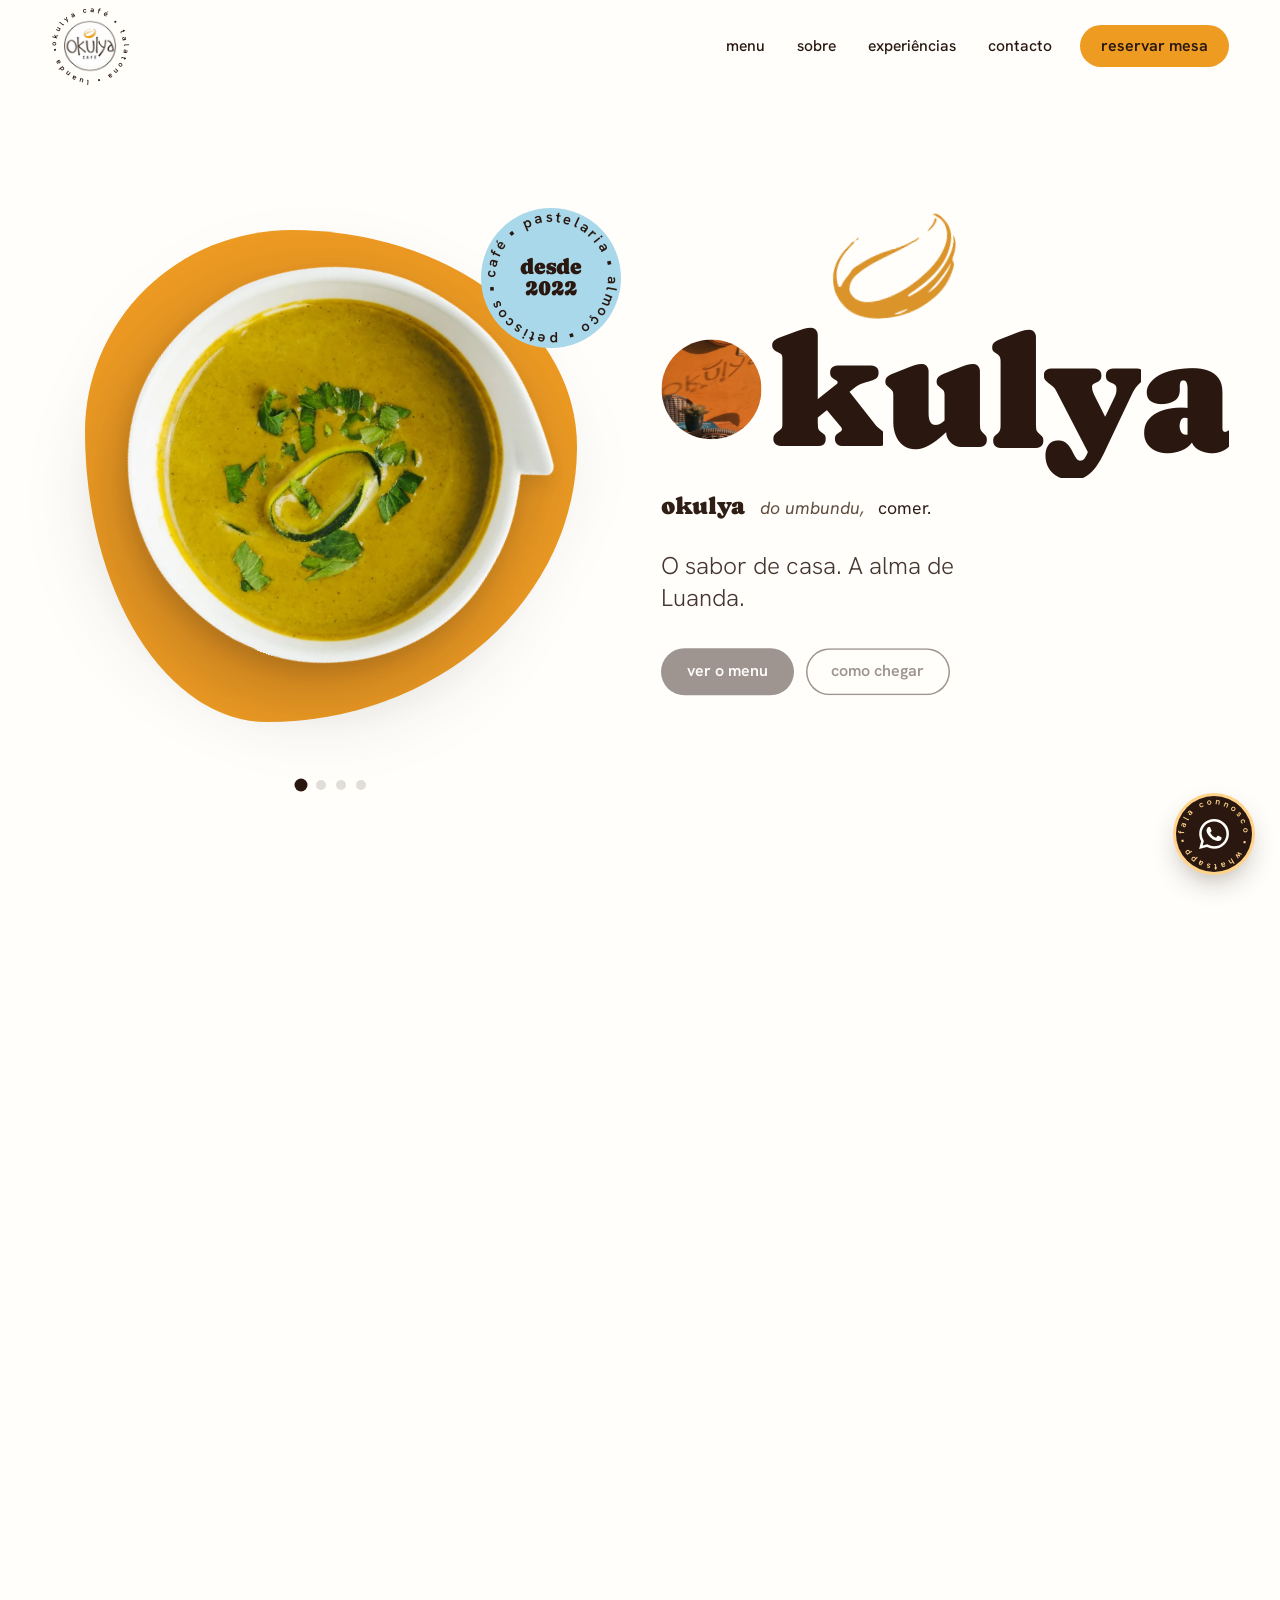
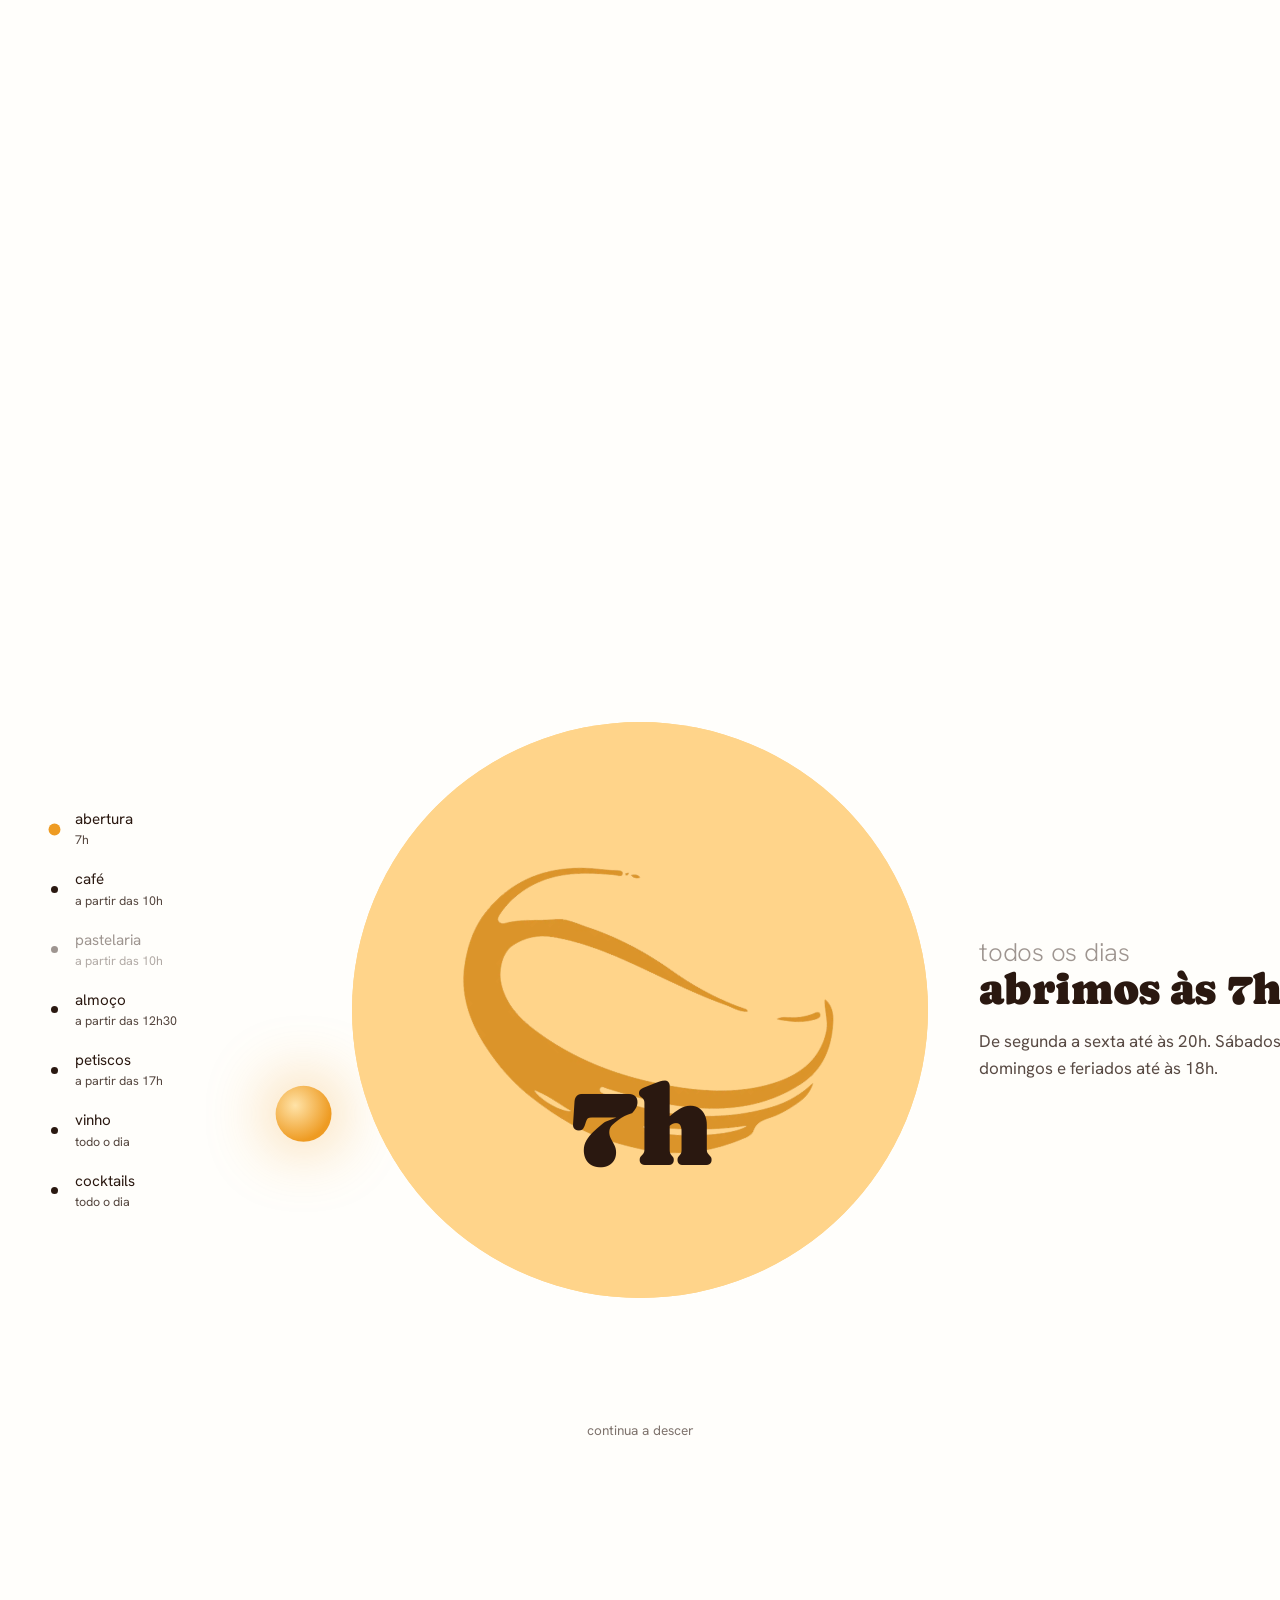
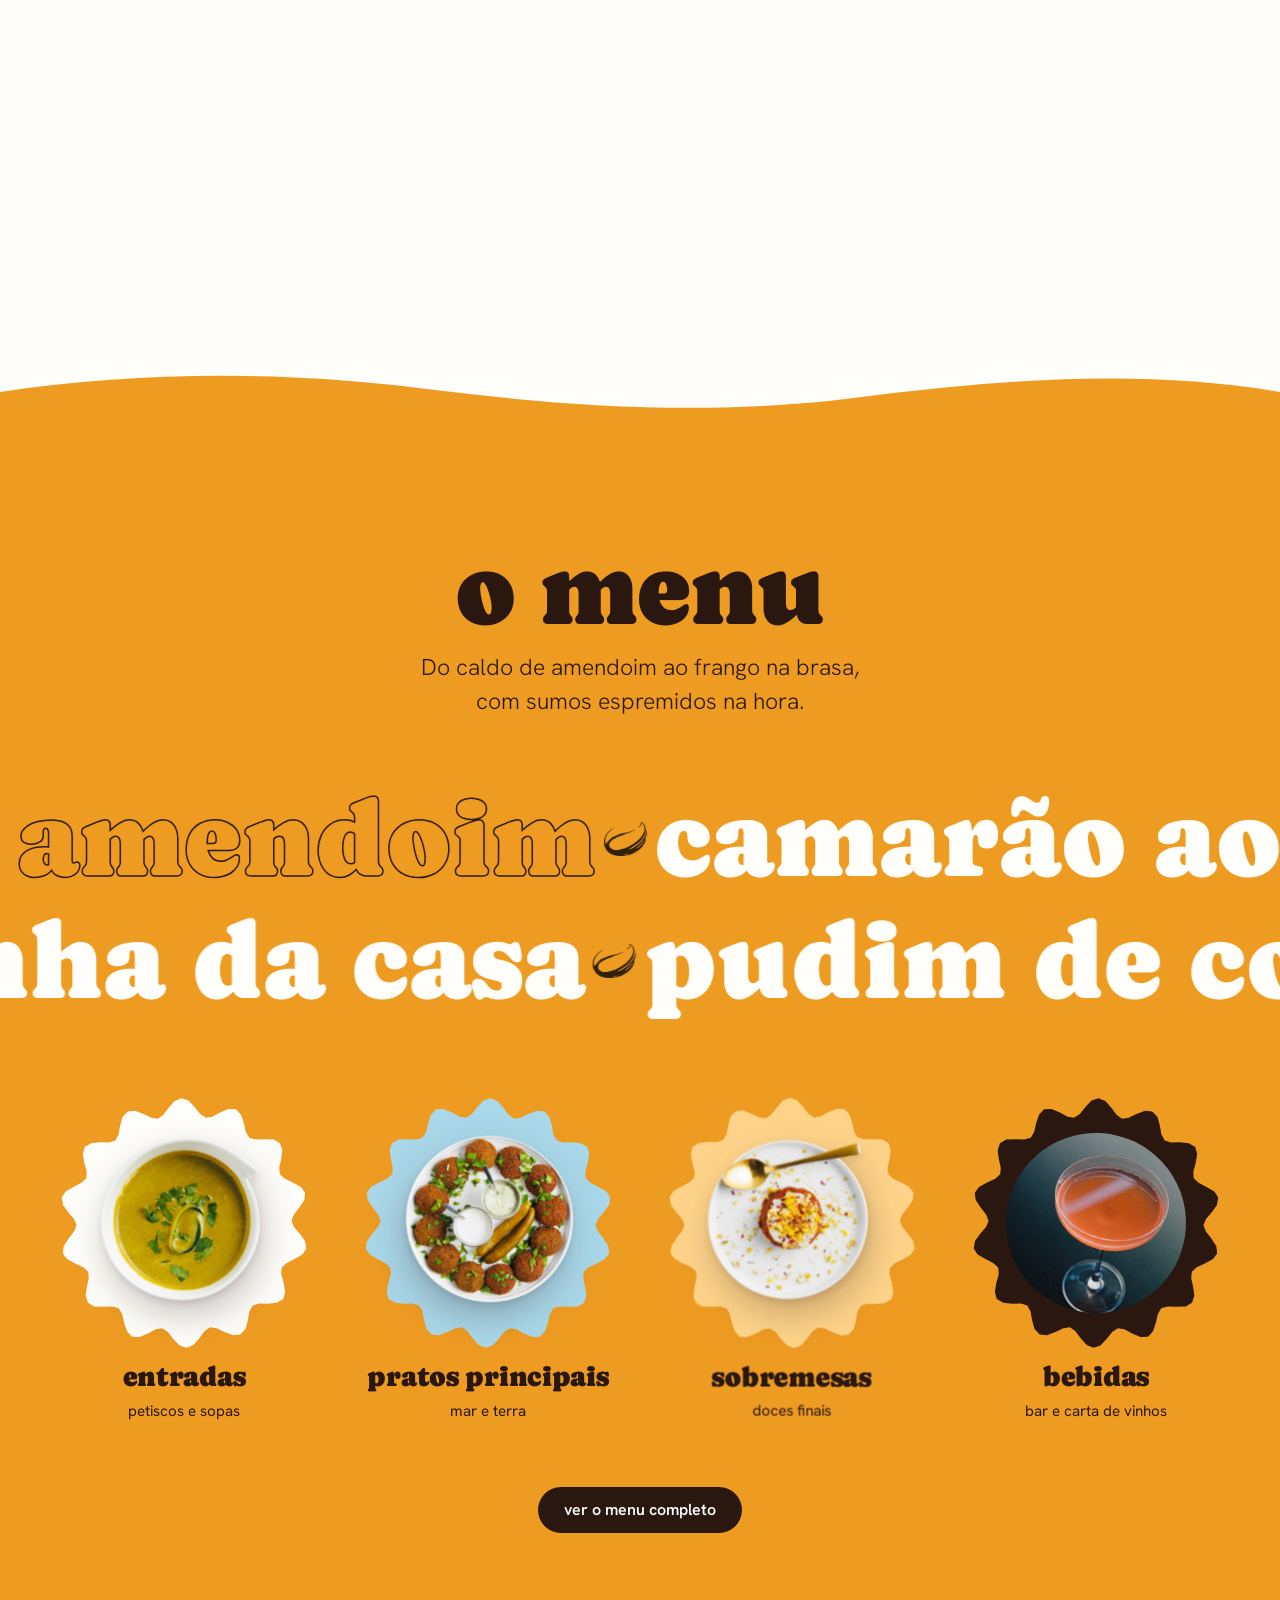
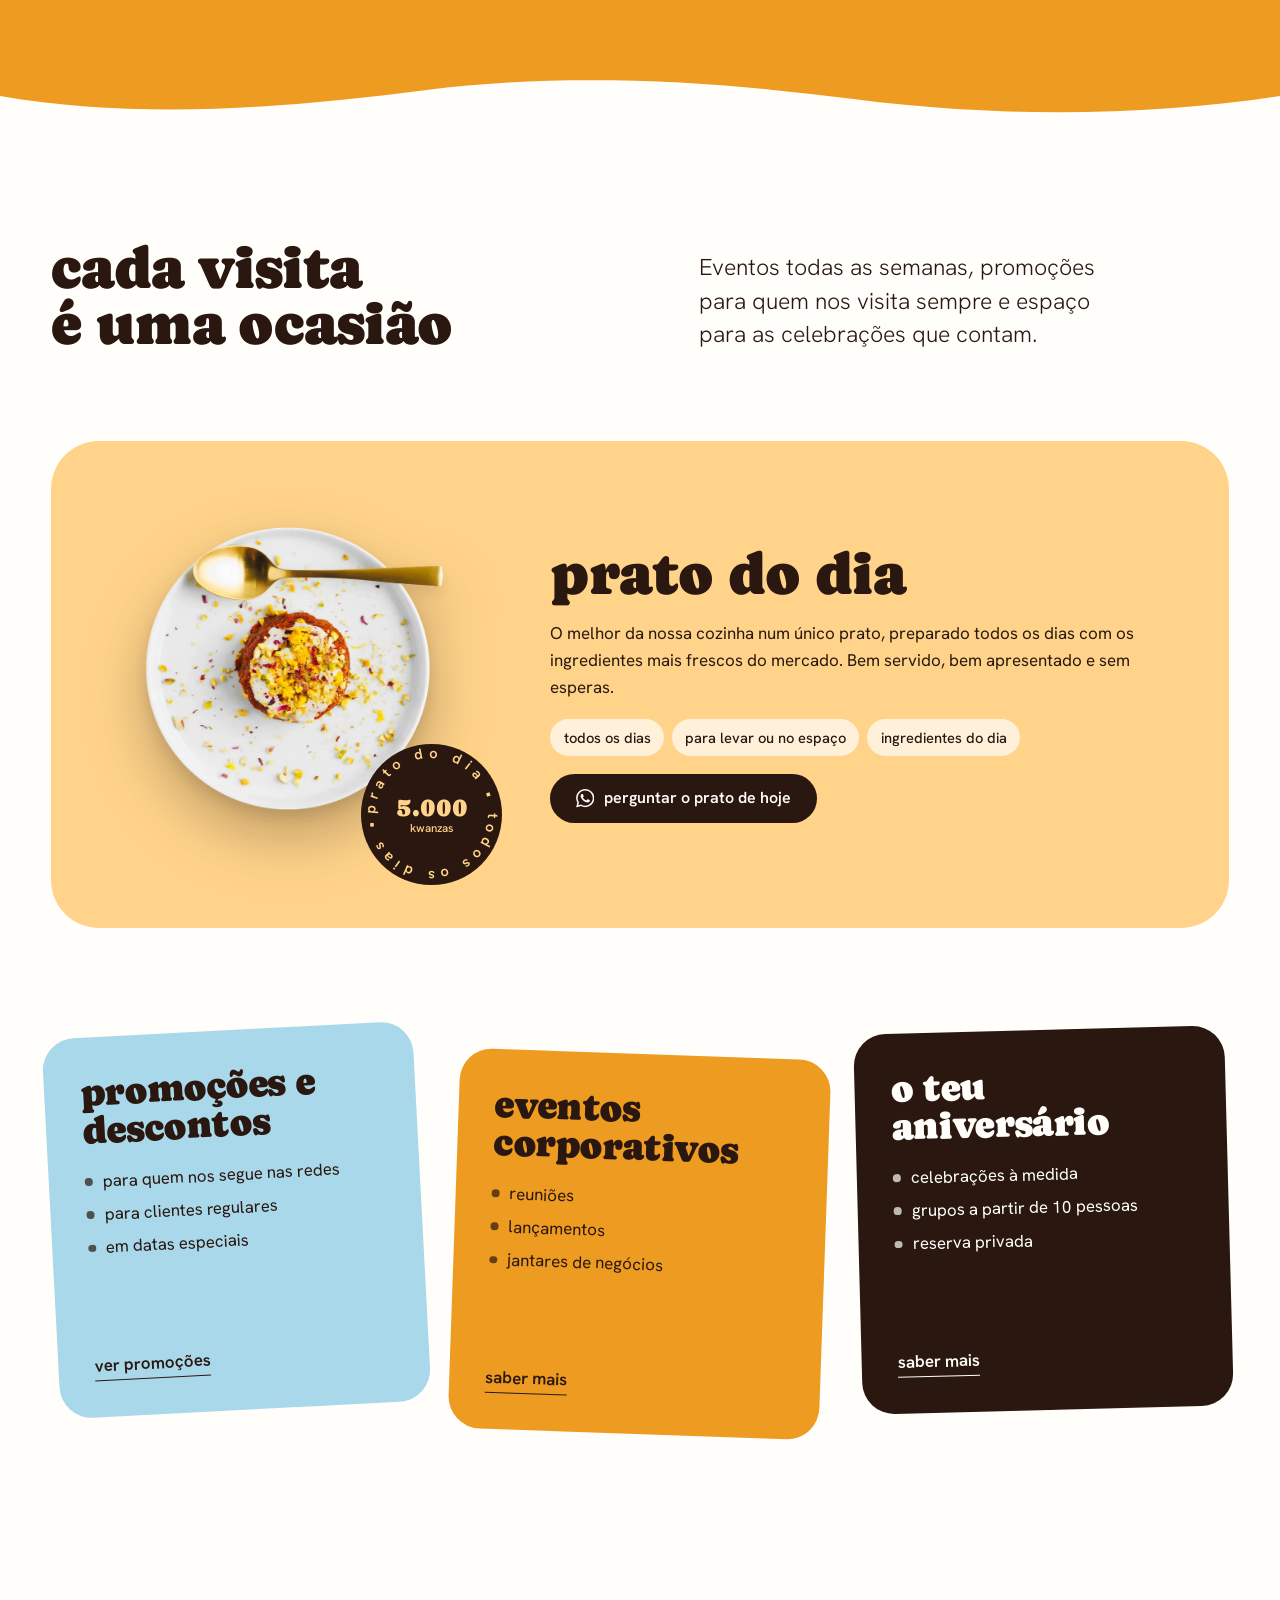
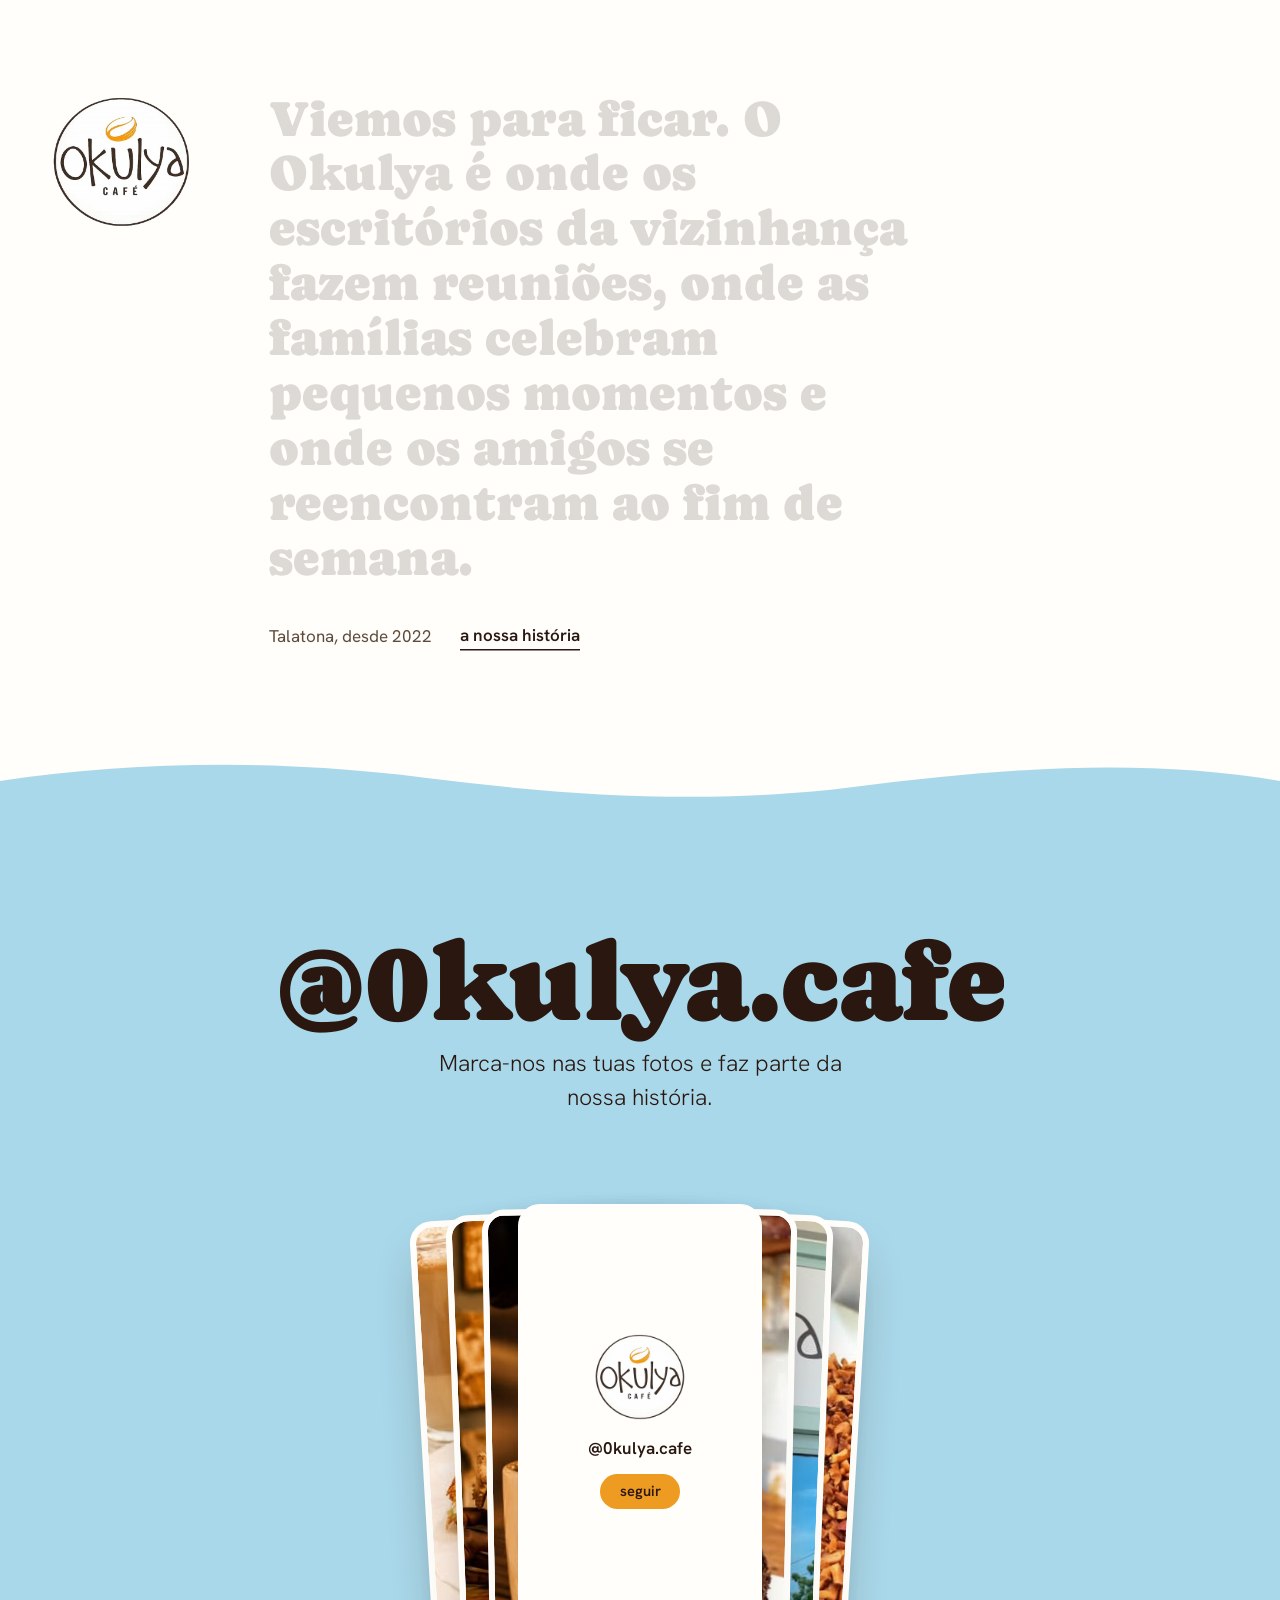
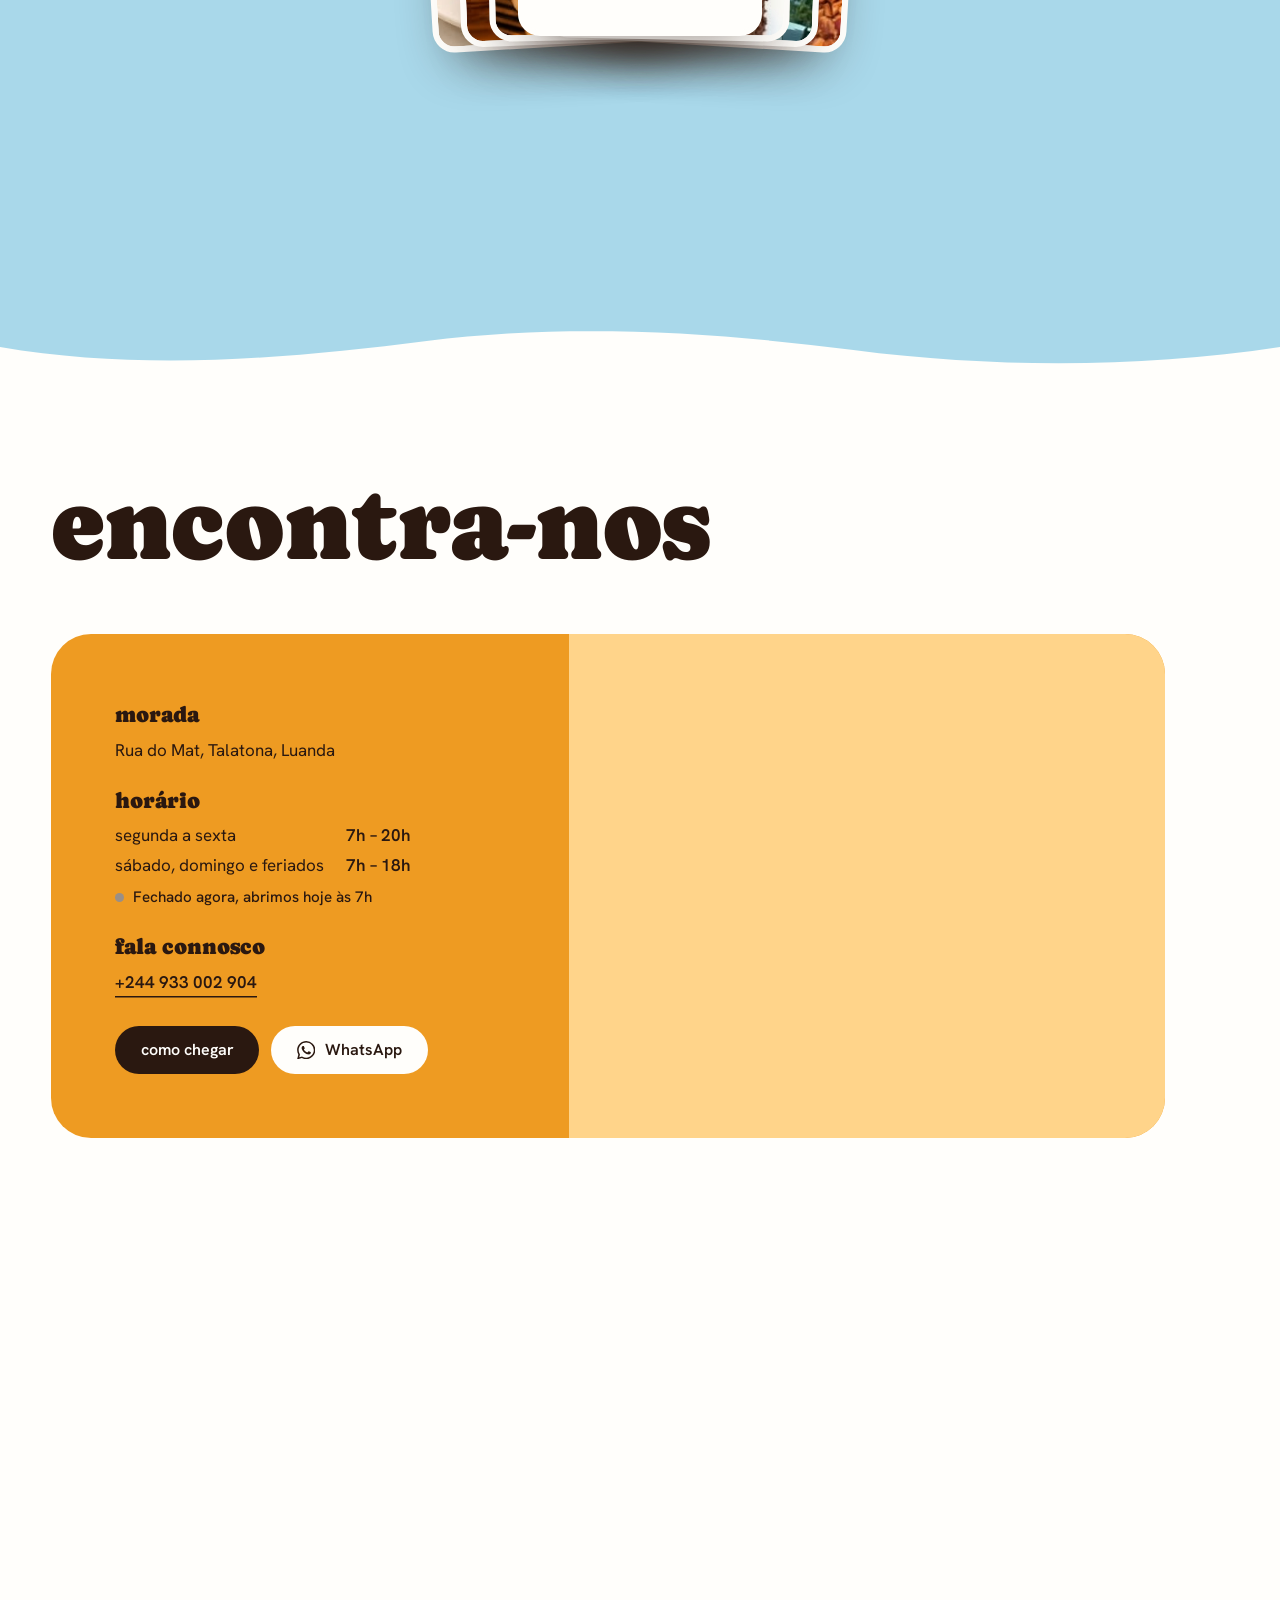
==== okulya/index.html @ 7e58ea9a "Serve the site under /okulya for innoweb.agency/okulya Move the site into okulya/ and make every int" ====
<!doctype html>
<html lang="pt-AO">
<head>
  <meta charset="utf-8">
  <meta name="viewport" content="width=device-width, initial-scale=1, viewport-fit=cover">
  <title>Okulya Café em Talatona, Luanda</title>
  <meta name="description" content="Okulya Café em Talatona, Luanda. Café, pastelaria, almoço e petiscos, com o prato do dia a 5.000 Kz. Aberto todos os dias a partir das 7h.">
  <meta name="theme-color" content="#EE9B22">
  <meta property="og:type" content="website">
  <meta property="og:title" content="Okulya Café em Talatona, Luanda">
  <meta property="og:description" content="O sabor de casa. A alma de Luanda. Café, pastelaria, almoço e petiscos em Talatona.">
  <meta property="og:image" content="https://innoweb.agency/okulya/assets/img/logo.webp">
  <link rel="icon" type="image/png" href="/okulya/favicon.png">
  <link rel="apple-touch-icon" href="/okulya/apple-touch-icon.png">
  <link rel="preconnect" href="https://fonts.googleapis.com">
  <link rel="preconnect" href="https://fonts.gstatic.com" crossorigin>
  <link href="https://fonts.googleapis.com/css2?family=Caprasimo&family=Hanken+Grotesk:ital,wght@0,300;0,400;0,500;0,600;1,400&display=swap" rel="stylesheet">
  <link rel="stylesheet" href="/okulya/assets/css/style.css">
  <link rel="preload" as="image" href="/okulya/assets/img/parede-okulya.webp">
  <script>document.documentElement.classList.add('js', 'is-entering');</script>
</head>
<body data-page="home">
  <a class="skip-link" href="#conteudo">Saltar para o conteúdo</a>

  <div class="pt" aria-hidden="true"><img src="/okulya/assets/img/logo.webp" alt="" width="170" height="170"></div>

  <header class="site-header">
    <a class="brand" href="/okulya" aria-label="Okulya Café, página inicial">
      <svg viewBox="0 0 100 100" aria-hidden="true"><defs><path id="ring-brand" d="M50,50 m-43,0 a43,43 0 1,1 86,0 a43,43 0 1,1 -86,0"/></defs><text><textPath href="#ring-brand" textLength="268">okulya café • talatona • luanda •</textPath></text></svg>
      <img src="/okulya/assets/img/logo.webp" alt="" width="56" height="56">
    </a>
    <nav class="nav" aria-label="Principal">
      <a href="/okulya/menu.html">menu</a>
      <a href="/okulya/sobre.html">sobre</a>
      <a href="/okulya/experiencias.html">experiências</a>
      <a href="#contacto">contacto</a>
      <a class="btn btn--ambar" href="https://wa.me/244933002904?text=Ol%C3%A1!%20Gostaria%20de%20reservar%20uma%20mesa%20no%20Okulya%20Caf%C3%A9." target="_blank" rel="noopener">reservar mesa</a>
    </nav>
    <button class="menu-toggle" type="button" aria-expanded="false" aria-controls="mobile-menu"><span></span><b class="visually-hidden">Abrir menu</b></button>
  </header>

  <div class="mobile-menu" id="mobile-menu">
    <div class="mobile-menu__blob" aria-hidden="true"></div>
    <ul>
      <li><a class="mm-link" href="/okulya/menu.html">menu</a></li>
      <li><a class="mm-link" href="/okulya/sobre.html">sobre</a></li>
      <li><a class="mm-link" href="/okulya/experiencias.html">experiências</a></li>
      <li><a class="mm-link" href="#contacto">contacto</a></li>
    </ul>
    <div class="mobile-menu__foot">
      <p>Rua do Mat, Talatona, Luanda</p>
      <p><span class="status" data-status>Aberto todos os dias a partir das 7h</span></p>
      <p><a class="btn" href="https://wa.me/244933002904?text=Ol%C3%A1!%20Gostaria%20de%20reservar%20uma%20mesa%20no%20Okulya%20Caf%C3%A9." target="_blank" rel="noopener">reservar mesa</a></p>
    </div>
  </div>

  <main id="conteudo">

    <!-- ============ HERO ============ -->
    <section class="hero" aria-labelledby="hero-title">
      <!-- The photo seen through the "o". With motion, scrolling opens it until it fills the screen. -->
      <div class="hero__reveal" aria-hidden="true">
        <img class="hero__reveal-img" src="/okulya/assets/img/parede-okulya.webp" alt="" width="1920" height="1080" fetchpriority="high">
        <div class="hero__shade"></div>
      </div>

      <div class="hero__stage">
        <div class="hero__blob" aria-hidden="true"></div>
        <div class="hero__plates">
          <img class="hero__plate is-active" src="/okulya/assets/img/plate-1.webp" alt="Sopa cremosa com coentros" width="800" height="777">
          <img class="hero__plate" src="/okulya/assets/img/plate-2.webp" alt="Prato de falafel com molhos" width="800" height="792" loading="lazy">
          <img class="hero__plate" src="/okulya/assets/img/plate-3.webp" alt="Batatas com carne e molho da casa" width="800" height="735" loading="lazy">
          <img class="hero__plate" src="/okulya/assets/img/plate-4.webp" alt="Prato do chefe com colher dourada" width="800" height="761" loading="lazy">
        </div>
        <div class="sticker hero__sticker" aria-hidden="true">
          <svg class="ring" viewBox="0 0 100 100"><defs><path id="ring-hero" d="M50,50 m-40,0 a40,40 0 1,1 80,0 a40,40 0 1,1 -80,0"/></defs><text><textPath href="#ring-hero" textLength="248">café • pastelaria • almoço • petiscos •</textPath></text></svg>
          <span class="sticker__core">desde<br>2022</span>
        </div>
        <div class="hero__dots" role="group" aria-label="Pratos em destaque">
          <button type="button" aria-current="true" aria-label="Prato 1"></button>
          <button type="button" aria-label="Prato 2"></button>
          <button type="button" aria-label="Prato 3"></button>
          <button type="button" aria-label="Prato 4"></button>
        </div>
      </div>

      <div class="hero__copy">
        <h1 class="hero__word" id="hero-title">
          <span class="visually-hidden">Okulya Café</span>
          <img class="hero__swoosh" src="/okulya/assets/img/swoosh.webp" alt="" width="900" height="705" aria-hidden="true">
          <span class="hero__o" aria-hidden="true"><img class="hero__o-img" src="/okulya/assets/img/parede-okulya-o.webp" alt="" width="480" height="480"></span><span class="hero__letters" aria-hidden="true"><span class="hero__l"><span>k</span></span><span class="hero__l"><span>u</span></span><span class="hero__l"><span>l</span></span><span class="hero__l"><span>y</span></span><span class="hero__l"><span>a</span></span></span>
        </h1>
        <p class="hero__def" data-hero-item><b>okulya</b> <i>do umbundu,</i> <span>comer.</span></p>
        <p class="hero__tag" data-hero-item>O sabor de casa. A alma de Luanda.</p>
        <div class="hero__actions" data-hero-item>
          <a class="btn" href="/okulya/menu.html">ver o menu</a>
          <a class="btn btn--line" href="#contacto">como chegar</a>
        </div>
        <p data-hero-item><span class="status" data-status>Aberto todos os dias a partir das 7h</span></p>
      </div>

      <a class="hero__cue" href="#o-dia"><span>o nosso dia</span><i></i></a>

      <!-- Appears on the photo once it has filled the screen: the start of "um dia no okulya" -->
      <div class="hero__after" aria-hidden="true">
        <p class="display-l"><span class="line-mask"><span>um dia</span></span><span class="line-mask"><span>no okulya</span></span></p>
        <p class="lede">Abrimos às 7h e a cozinha acompanha o dia: café e pastelaria de manhã, almoço ao meio-dia, petiscos ao fim da tarde.</p>
      </div>
    </section>

    <!-- ============ THE DAY (porthole) ============ -->
    <section class="dia" id="o-dia" aria-labelledby="dia-title">
      <div class="dia__intro">
        <h2 class="display-l" id="dia-title" data-rise><span class="line-mask"><span>um dia</span></span><span class="line-mask"><span>no okulya</span></span></h2>
        <p class="lede">Abrimos às 7h e a cozinha acompanha o dia: café e pastelaria de manhã, almoço ao meio-dia, petiscos ao fim da tarde.</p>
      </div>

      <div class="dia__stage">
        <div class="dia__sun" aria-hidden="true"></div>
        <div class="dia__index" aria-label="Momentos do dia">
          <button type="button" data-step="0"><span>abertura<small>7h</small></span></button>
          <button type="button" data-step="1"><span>café<small>a partir das 10h</small></span></button>
          <button type="button" data-step="2"><span>pastelaria<small>a partir das 10h</small></span></button>
          <button type="button" data-step="3"><span>almoço<small>a partir das 12h30</small></span></button>
          <button type="button" data-step="4"><span>petiscos<small>a partir das 17h</small></span></button>
          <button type="button" data-step="5"><span>vinho<small>todo o dia</small></span></button>
          <button type="button" data-step="6"><span>cocktails<small>todo o dia</small></span></button>
        </div>
        <img class="dia__cutout dia__cutout--a" src="/okulya/assets/img/plate-2.webp" alt="" width="800" height="792" loading="lazy" aria-hidden="true">
        <img class="dia__cutout dia__cutout--b" src="/okulya/assets/img/plate-3.webp" alt="" width="800" height="735" loading="lazy" aria-hidden="true">

        <ol class="dia__steps">
          <li class="dia__step">
            <div class="dia__circle"><div class="dia__img dia__img--open"><img src="/okulya/assets/img/swoosh.webp" alt="" width="900" height="705"><span>7h</span></div></div>
            <div class="dia__caption">
              <h3 class="duo"><span class="light">todos os dias</span><span class="dark">abrimos às 7h</span></h3>
              <p class="desc">De segunda a sexta até às 20h. Sábados, domingos e feriados até às 18h.</p>
            </div>
          </li>
          <li class="dia__step">
            <div class="dia__circle"><div class="dia__img"><img src="/okulya/assets/img/day-coffee.webp" alt="Barista a preparar café na máquina de espresso" width="1000" height="1500" loading="lazy"></div></div>
            <div class="dia__caption">
              <h3 class="duo"><span class="light">a partir das 10h</span><span class="dark">café</span></h3>
              <p class="desc">Grãos escolhidos pelo seu carácter e torrados para realçar o melhor de cada um. Do espresso rápido ao cappuccino demorado, a manhã é ao teu ritmo.</p>
              <a class="link" href="/okulya/menu.html#bebidas">ver bebidas</a>
            </div>
          </li>
          <li class="dia__step">
            <div class="dia__circle"><div class="dia__img"><img src="/okulya/assets/img/day-pastry.webp" alt="Torradas, compota e sumo de laranja" width="1000" height="1500" loading="lazy"></div></div>
            <div class="dia__caption">
              <h3 class="duo"><span class="light">a partir das 10h</span><span class="dark">pastelaria</span></h3>
              <p class="desc">Feita fresca todas as manhãs, com técnicas clássicas e ingredientes da estação. Croissants, brioches e os especiais do dia.</p>
              <a class="link" href="/okulya/menu.html#sobremesas">ver doces</a>
            </div>
          </li>
          <li class="dia__step">
            <div class="dia__circle"><div class="dia__img"><img src="/okulya/assets/img/day-salad.webp" alt="Taça de salada com grão, legumes e queijo" width="1000" height="1250" loading="lazy"></div></div>
            <div class="dia__caption">
              <h3 class="duo"><span class="light">a partir das 12h30</span><span class="dark">almoço</span></h3>
              <p class="desc">Leve, da estação e sem complicações. Pratos simples e generosos, e o prato do dia por 5.000 Kz.</p>
              <a class="link" href="/okulya/menu.html#pratos">ver pratos</a>
            </div>
          </li>
          <li class="dia__step">
            <div class="dia__circle"><div class="dia__img"><img src="/okulya/assets/img/day-snacks.webp" alt="Petisco servido num prato fundo" width="1000" height="1500" loading="lazy"></div></div>
            <div class="dia__caption">
              <h3 class="duo"><span class="light">a partir das 17h</span><span class="dark">petiscos</span></h3>
              <p class="desc">Para partilhar e comer com calma. Uns vêm das tradições daqui, outros de mais longe, e todos combinam com um copo.</p>
              <a class="link" href="/okulya/menu.html#entradas">ver petiscos</a>
            </div>
          </li>
          <li class="dia__step">
            <div class="dia__circle"><div class="dia__img"><img src="/okulya/assets/img/day-wine.webp" alt="Garrafa e copo de vinho branco numa mesa de mármore" width="1000" height="1500" loading="lazy"></div></div>
            <div class="dia__caption">
              <h3 class="duo"><span class="light">servido todo o dia</span><span class="dark">vinho</span></h3>
              <p class="desc">Uma carta feita de curiosidade e conversa: pequenos produtores, vinhos descontraídos mas pensados.</p>
              <a class="link" href="/okulya/menu.html#bebidas">ver a carta</a>
            </div>
          </li>
          <li class="dia__step">
            <div class="dia__circle"><div class="dia__img"><img src="/okulya/assets/img/day-cocktails.webp" alt="Cocktail rosado num copo de pé" width="1000" height="1500" loading="lazy"></div></div>
            <div class="dia__caption">
              <h3 class="duo"><span class="light">servido todo o dia</span><span class="dark">cocktails</span></h3>
              <p class="desc">Feitos com o que está fresco e com produtores locais. Simples, expressivos e discretamente inventivos.</p>
              <a class="link" href="/okulya/menu.html#bebidas">ver cocktails</a>
            </div>
          </li>
        </ol>
        <p class="dia__hint" aria-hidden="true">continua a descer</p>
      </div>
    </section>

    <!-- ============ MENU (loud band) ============ -->
    <section class="menu-band wavy" id="menu" aria-labelledby="menu-title">
      <div class="menu-band__head wrap">
        <h2 class="display-l" id="menu-title" data-rise><span class="line-mask"><span>o menu</span></span></h2>
        <p class="lede">Do caldo de amendoim ao frango na brasa, com sumos espremidos na hora.</p>
      </div>

      <div class="menu-band__clip" aria-hidden="true">
        <div class="marquee" data-marquee="1">
          <div class="marquee__track">
            <span class="marquee__item marquee__item--outline">caldo de amendoim</span><span class="marquee__sep"><img src="/okulya/assets/img/swoosh.webp" alt=""></span>
            <span class="marquee__item marquee__item--fill">camarão ao alho</span><span class="marquee__sep"><img src="/okulya/assets/img/swoosh.webp" alt=""></span>
            <span class="marquee__item marquee__item--outline">polvo grelhado</span><span class="marquee__sep"><img src="/okulya/assets/img/swoosh.webp" alt=""></span>
            <span class="marquee__item marquee__item--fill">frango na brasa</span><span class="marquee__sep"><img src="/okulya/assets/img/swoosh.webp" alt=""></span>
            <span class="marquee__item marquee__item--outline">costela premium</span><span class="marquee__sep"><img src="/okulya/assets/img/swoosh.webp" alt=""></span>
          </div>
        </div>
        <div class="marquee" data-marquee="-1">
          <div class="marquee__track">
            <span class="marquee__item marquee__item--fill">pudim de coco</span><span class="marquee__sep"><img src="/okulya/assets/img/swoosh.webp" alt=""></span>
            <span class="marquee__item marquee__item--outline">mousse de maracujá</span><span class="marquee__sep"><img src="/okulya/assets/img/swoosh.webp" alt=""></span>
            <span class="marquee__item marquee__item--fill">sumos naturais</span><span class="marquee__sep"><img src="/okulya/assets/img/swoosh.webp" alt=""></span>
            <span class="marquee__item marquee__item--outline">semifrio de amendoim</span><span class="marquee__sep"><img src="/okulya/assets/img/swoosh.webp" alt=""></span>
            <span class="marquee__item marquee__item--fill">caipirinha da casa</span><span class="marquee__sep"><img src="/okulya/assets/img/swoosh.webp" alt=""></span>
          </div>
        </div>
      </div>

      <div class="wrap">
        <ul class="cats">
          <li>
            <a class="cat" data-pop href="/okulya/menu.html#entradas" data-cursor="ver">
              <span class="cat__badge" style="--c: var(--cal)"><img src="/okulya/assets/img/plate-1.webp" alt="" width="800" height="777" loading="lazy"></span>
              <h3>entradas</h3>
              <p>petiscos e sopas</p>
            </a>
          </li>
          <li>
            <a class="cat" data-pop href="/okulya/menu.html#pratos" data-cursor="ver">
              <span class="cat__badge" style="--c: var(--ceu)"><img src="/okulya/assets/img/plate-2.webp" alt="" width="800" height="792" loading="lazy"></span>
              <h3>pratos principais</h3>
              <p>mar e terra</p>
            </a>
          </li>
          <li>
            <a class="cat" data-pop href="/okulya/menu.html#sobremesas" data-cursor="ver">
              <span class="cat__badge" style="--c: var(--mel)"><img src="/okulya/assets/img/plate-4.webp" alt="" width="800" height="761" loading="lazy"></span>
              <h3>sobremesas</h3>
              <p>doces finais</p>
            </a>
          </li>
          <li>
            <a class="cat" data-pop href="/okulya/menu.html#bebidas" data-cursor="ver">
              <span class="cat__badge cat__badge--photo" style="--c: var(--cafe)"><img src="/okulya/assets/img/day-cocktails.webp" alt="" width="1000" height="1500" loading="lazy"></span>
              <h3>bebidas</h3>
              <p>bar e carta de vinhos</p>
            </a>
          </li>
        </ul>
        <div class="menu-band__cta"><a class="btn" href="/okulya/menu.html">ver o menu completo</a></div>
      </div>
    </section>

    <!-- ============ EXPERIENCES ============ -->
    <section class="exp" aria-labelledby="exp-title">
      <div class="wrap">
        <div class="exp__head">
          <h2 class="display-m" id="exp-title" data-rise><span class="line-mask"><span>cada visita</span></span><span class="line-mask"><span>é uma ocasião</span></span></h2>
          <p class="lede">Eventos todas as semanas, promoções para quem nos visita sempre e espaço para as celebrações que contam.</p>
        </div>

        <article class="prato">
          <div class="prato__visual">
            <img src="/okulya/assets/img/plate-4.webp" alt="Prato do dia empratado" width="800" height="761" loading="lazy">
            <div class="sticker prato__price" data-pop>
              <svg class="ring" viewBox="0 0 100 100" aria-hidden="true"><defs><path id="ring-prato" d="M50,50 m-40,0 a40,40 0 1,1 80,0 a40,40 0 1,1 -80,0"/></defs><text><textPath href="#ring-prato" textLength="248">prato do dia • todos os dias •</textPath></text></svg>
              <span class="sticker__core">5.000<small>kwanzas</small></span>
            </div>
          </div>
          <div class="prato__copy">
            <h3 class="display-m">prato do dia</h3>
            <p class="prose">O melhor da nossa cozinha num único prato, preparado todos os dias com os ingredientes mais frescos do mercado. Bem servido, bem apresentado e sem esperas.</p>
            <ul class="prato__facts">
              <li>todos os dias</li>
              <li>para levar ou no espaço</li>
              <li>ingredientes do dia</li>
            </ul>
            <a class="btn" href="https://wa.me/244933002904?text=Ol%C3%A1!%20Qual%20%C3%A9%20o%20prato%20do%20dia%20hoje%3F" target="_blank" rel="noopener">
              <svg viewBox="0 0 24 24" aria-hidden="true" fill="currentColor"><use href="#i-wa"/></svg>
              perguntar o prato de hoje
            </a>
          </div>
        </article>

        <div class="cards">
          <article class="card">
            <div>
              <h3>promoções e descontos</h3>
              <ul>
                <li>para quem nos segue nas redes</li>
                <li>para clientes regulares</li>
                <li>em datas especiais</li>
              </ul>
            </div>
            <a class="link" href="/okulya/experiencias.html#promocoes">ver promoções</a>
          </article>
          <article class="card">
            <div>
              <h3>eventos corporativos</h3>
              <ul>
                <li>reuniões</li>
                <li>lançamentos</li>
                <li>jantares de negócios</li>
              </ul>
            </div>
            <a class="link" href="/okulya/experiencias.html#corporativos">saber mais</a>
          </article>
          <article class="card">
            <div>
              <h3>o teu aniversário</h3>
              <ul>
                <li>celebrações à medida</li>
                <li>grupos a partir de 10 pessoas</li>
                <li>reserva privada</li>
              </ul>
            </div>
            <a class="link" href="/okulya/experiencias.html#aniversarios">saber mais</a>
          </article>
        </div>
      </div>
    </section>

    <!-- ============ ABOUT teaser ============ -->
    <section class="home-about" aria-labelledby="about-title">
      <div class="wrap home-about__grid">
        <img class="home-about__mark" src="/okulya/assets/img/logo.webp" alt="" width="150" height="150" loading="lazy" data-pop>
        <div>
          <h2 class="visually-hidden" id="about-title">Sobre o Okulya</h2>
          <p class="fill-text" data-fill>Viemos para ficar. O Okulya é onde os escritórios da vizinhança fazem reuniões, onde as famílias celebram pequenos momentos e onde os amigos se reencontram ao fim de semana.</p>
          <div class="home-about__foot">
            <span class="muted">Talatona, desde 2022</span>
            <a class="link" href="/okulya/sobre.html">a nossa história</a>
          </div>
        </div>
      </div>
    </section>

    <!-- ============ INSTAGRAM ============ -->
    <section class="insta wavy" aria-labelledby="insta-title">
      <div class="insta__head wrap">
        <h2 class="display-l" id="insta-title" data-rise><span class="line-mask"><span>@0kulya.cafe</span></span></h2>
        <p class="lede">Marca-nos nas tuas fotos e faz parte da nossa história.</p>
      </div>
      <div class="insta__clip">
        <div class="fan">
          <a class="fan__card" style="--i:-3;--a:3" href="https://www.instagram.com/0kulya.cafe/" target="_blank" rel="noopener" data-cursor="ver"><img src="/okulya/assets/img/instagram/post-03.jpg" alt="Tosta mista com café com leite" width="240" height="427" loading="lazy"></a>
          <a class="fan__card" style="--i:-2;--a:2" href="https://www.instagram.com/0kulya.cafe/" target="_blank" rel="noopener" data-cursor="ver"><img src="/okulya/assets/img/instagram/post-02.jpg" alt="Três sumos naturais à frente do logótipo do Okulya" width="240" height="426" loading="lazy"></a>
          <a class="fan__card" style="--i:-1;--a:1" href="https://www.instagram.com/0kulya.cafe/" target="_blank" rel="noopener" data-cursor="ver"><img src="/okulya/assets/img/instagram/post-06.jpg" alt="Espresso a sair da máquina para a chávena" width="240" height="426" loading="lazy"></a>
          <div class="fan__card fan__card--profile" style="--i:0;--a:0">
            <img src="/okulya/assets/img/logo.webp" alt="" width="92" height="92" loading="lazy">
            <b>@0kulya.cafe</b>
            <a class="btn btn--ambar" href="https://www.instagram.com/0kulya.cafe/" target="_blank" rel="noopener">seguir</a>
          </div>
          <a class="fan__card" style="--i:1;--a:1" href="https://www.instagram.com/0kulya.cafe/" target="_blank" rel="noopener" data-cursor="ver"><img src="/okulya/assets/img/instagram/post-01.jpg" alt="Sumo de laranja e fatia de bolo de chocolate" width="240" height="427" loading="lazy"></a>
          <a class="fan__card" style="--i:2;--a:2" href="https://www.instagram.com/0kulya.cafe/" target="_blank" rel="noopener" data-cursor="ver"><img src="/okulya/assets/img/instagram/post-05.jpg" alt="Letreiro do Okulya Café com janelas azuis" width="240" height="427" loading="lazy"></a>
          <a class="fan__card" style="--i:3;--a:3" href="https://www.instagram.com/0kulya.cafe/" target="_blank" rel="noopener" data-cursor="ver"><img src="/okulya/assets/img/instagram/post-04.jpg" alt="Bolo de jinguba crocante a ser cortado" width="240" height="426" loading="lazy"></a>
        </div>
      </div>
    </section>

    <!-- ============ VISIT ============ -->
    <section class="visit" id="contacto" aria-labelledby="visit-title">
      <div class="wrap">
        <h2 class="display-l" id="visit-title" data-rise style="margin-bottom: clamp(32px, 5vw, 64px)"><span class="line-mask"><span>encontra-nos</span></span></h2>
        <div class="visit__card">
          <div class="visit__info">
            <dl>
              <div>
                <dt>morada</dt>
                <dd>Rua do Mat, Talatona, Luanda</dd>
              </div>
              <div>
                <dt>horário</dt>
                <dd class="hours"><span>segunda a sexta</span><span>7h – 20h</span><span>sábado, domingo e feriados</span><span>7h – 18h</span></dd>
                <dd><span class="status" data-status>Aberto todos os dias a partir das 7h</span></dd>
              </div>
              <div>
                <dt>fala connosco</dt>
                <dd><a class="link" href="tel:+244933002904">+244 933 002 904</a></dd>
              </div>
            </dl>
            <div class="visit__actions">
              <a class="btn" href="https://www.google.com/maps/dir/?api=1&amp;destination=-8.9171841,13.1995378" target="_blank" rel="noopener">como chegar</a>
              <a class="btn btn--light" href="https://wa.me/244933002904?text=Ol%C3%A1!%20Gostaria%20de%20saber%20mais%20sobre%20o%20Okulya%20Caf%C3%A9." target="_blank" rel="noopener">
                <svg viewBox="0 0 24 24" aria-hidden="true" fill="currentColor"><use href="#i-wa"/></svg>
                WhatsApp
              </a>
            </div>
          </div>
          <div class="visit__map">
            <iframe title="Mapa com a localização do Okulya Café em Talatona" src="https://maps.google.com/maps?q=-8.9171841,13.1995378&amp;z=16&amp;output=embed" loading="lazy" referrerpolicy="no-referrer-when-downgrade"></iframe>
          </div>
          <a class="visit__tab" href="https://www.google.com/maps/dir/?api=1&amp;destination=-8.9171841,13.1995378" target="_blank" rel="noopener">como chegar</a>
        </div>
      </div>
    </section>

  </main>

  <footer class="site-footer">
    <div class="wrap">
      <div class="footer__grid">
        <h2>Passa hoje por cá.</h2>
        <div>
          <h3>visita</h3>
          <ul>
            <li>Rua do Mat, Talatona, Luanda</li>
            <li>seg. a sex. 7h – 20h</li>
            <li>sáb., dom. e feriados 7h – 18h</li>
          </ul>
        </div>
        <div>
          <h3>fala connosco</h3>
          <ul>
            <li><a href="https://wa.me/244933002904" target="_blank" rel="noopener">WhatsApp</a></li>
            <li><a href="tel:+244933002904">+244 933 002 904</a></li>
          </ul>
        </div>
        <div>
          <h3>segue</h3>
          <ul>
            <li><a href="https://www.instagram.com/0kulya.cafe/" target="_blank" rel="noopener">Instagram</a></li>
            <li><a href="https://www.facebook.com/profile.php?id=100083340589429" target="_blank" rel="noopener">Facebook</a></li>
            <li><a href="https://www.tiktok.com/@0kulya.cafe" target="_blank" rel="noopener">TikTok</a></li>
            <li><a href="https://www.linkedin.com/company/okulya" target="_blank" rel="noopener">LinkedIn</a></li>
            <li><a href="https://www.tripadvisor.co.uk/Restaurant_Review-g293763-d33320831-Reviews-Okulya_Cafe-Luanda_Luanda_Province.html" target="_blank" rel="noopener">TripAdvisor</a></li>
          </ul>
        </div>
      </div>
      <div class="footer__legal">
        <span>© <span data-year>2026</span> Okulya Café, Talatona, Luanda</span>
        <span class="footer__links"><a href="/okulya/menu.html">menu</a><a href="/okulya/sobre.html">sobre</a><a href="/okulya/experiencias.html">experiências</a></span>
      </div>
    </div>
    <p class="footer__word" aria-hidden="true">okulya</p>
  </footer>

  <a class="sticker wa" href="https://wa.me/244933002904?text=Ol%C3%A1!%20Gostaria%20de%20saber%20mais%20sobre%20o%20Okulya%20Caf%C3%A9." target="_blank" rel="noopener" aria-label="Fala connosco no WhatsApp">
    <svg class="ring" viewBox="0 0 100 100" aria-hidden="true"><defs><path id="ring-wa" d="M50,50 m-39,0 a39,39 0 1,1 78,0 a39,39 0 1,1 -78,0"/></defs><text><textPath href="#ring-wa" textLength="240">fala connosco • whatsapp •</textPath></text></svg>
    <svg class="wa__icon" viewBox="0 0 24 24" aria-hidden="true"><use href="#i-wa"/></svg>
  </a>

  <svg width="0" height="0" style="position:absolute" aria-hidden="true">
    <symbol id="i-wa" viewBox="0 0 24 24"><path d="M17.472 14.382c-.297-.149-1.758-.867-2.03-.967-.273-.099-.471-.148-.67.15-.197.297-.767.966-.94 1.164-.173.199-.347.223-.644.075-.297-.15-1.255-.463-2.39-1.475-.883-.788-1.48-1.761-1.653-2.059-.173-.297-.018-.458.13-.606.134-.133.298-.347.446-.52.149-.174.198-.298.298-.497.099-.198.05-.371-.025-.52-.075-.149-.669-1.612-.916-2.207-.242-.579-.487-.5-.669-.51-.173-.008-.371-.01-.57-.01-.198 0-.52.074-.792.372-.272.297-1.04 1.016-1.04 2.479 0 1.462 1.065 2.875 1.213 3.074.149.198 2.096 3.2 5.077 4.487.709.306 1.262.489 1.694.625.712.227 1.36.195 1.871.118.571-.085 1.758-.719 2.006-1.413.248-.694.248-1.289.173-1.413-.074-.124-.272-.198-.57-.347m-5.421 7.403h-.004a9.87 9.87 0 0 1-5.031-1.378l-.361-.214-3.741.982.998-3.648-.235-.374a9.86 9.86 0 0 1-1.51-5.26c.001-5.45 4.436-9.884 9.888-9.884 2.64 0 5.122 1.03 6.988 2.898a9.825 9.825 0 0 1 2.893 6.994c-.003 5.45-4.437 9.884-9.885 9.884m8.413-18.297A11.815 11.815 0 0 0 12.05 0C5.495 0 .16 5.335.157 11.892c0 2.096.547 4.142 1.588 5.945L.057 24l6.305-1.654a11.882 11.882 0 0 0 5.683 1.448h.005c6.554 0 11.89-5.335 11.893-11.893a11.821 11.821 0 0 0-3.48-8.413z"/></symbol>
  </svg>

  <script src="/okulya/assets/vendor/gsap.min.js" defer></script>
  <script src="/okulya/assets/vendor/ScrollTrigger.min.js" defer></script>
  <script src="/okulya/assets/vendor/lenis.min.js" defer></script>
  <script src="/okulya/assets/js/main.js" defer></script>
</body>
</html>
---- okulya/assets/css/style.css ----
/* ==========================================================================
   Okulya Café
   Base: calm, white, airy (the elegant half).
   Loud moments are confined to stickers, the menu marquee and the Instagram fan.
   ========================================================================== */

:root {
  --cal: #FFFEFB;         /* whitewash walls */
  --cafe: #2A1810;        /* espresso, logo lettering */
  --cafe-soft: #5E4A3B;   /* secondary text */
  --ambar: #EE9B22;       /* the logo swoosh */
  --mel: #FFD48A;         /* honey */
  --ceu: #A9D8EA;         /* Luanda sky, the café's window frames */
  --line: rgba(42, 24, 16, .14);

  --font-display: "Caprasimo", "Cooper Black", Georgia, serif;
  --font-body: "Hanken Grotesk", system-ui, -apple-system, "Segoe UI", sans-serif;

  --ease: cubic-bezier(.22, 1, .36, 1);
  --ease-back: cubic-bezier(.34, 1.56, .64, 1);

  --gutter: clamp(16px, 4vw, 56px);
  --max: 1320px;
  --header-h: 92px;

  --scallop: polygon(100.0% 50.0%,98.9% 52.7%,96.2% 55.2%,93.4% 57.4%,91.9% 59.6%,92.3% 62.2%,93.9% 65.4%,95.2% 68.7%,95.0% 71.7%,92.9% 73.7%,89.4% 74.7%,85.9% 75.5%,83.6% 76.8%,82.8% 79.3%,82.9% 82.9%,82.6% 86.5%,81.2% 89.1%,78.3% 89.9%,74.7% 89.4%,71.3% 88.5%,68.7% 88.7%,66.8% 90.7%,65.4% 93.9%,63.6% 97.1%,61.1% 98.7%,58.2% 98.3%,55.2% 96.2%,52.5% 94.0%,50.0% 93.0%,47.5% 94.0%,44.8% 96.2%,41.8% 98.3%,38.9% 98.7%,36.4% 97.1%,34.6% 93.9%,33.2% 90.7%,31.3% 88.7%,28.7% 88.5%,25.3% 89.4%,21.7% 89.9%,18.8% 89.1%,17.4% 86.5%,17.1% 82.9%,17.2% 79.3%,16.4% 76.8%,14.1% 75.5%,10.6% 74.7%,7.1% 73.7%,5.0% 71.7%,4.8% 68.7%,6.1% 65.4%,7.7% 62.2%,8.1% 59.6%,6.6% 57.4%,3.8% 55.2%,1.1% 52.7%,0.0% 50.0%,1.1% 47.3%,3.8% 44.8%,6.6% 42.6%,8.1% 40.4%,7.7% 37.8%,6.1% 34.6%,4.8% 31.3%,5.0% 28.3%,7.1% 26.3%,10.6% 25.3%,14.1% 24.5%,16.4% 23.2%,17.2% 20.7%,17.1% 17.1%,17.4% 13.5%,18.8% 10.9%,21.7% 10.1%,25.3% 10.6%,28.7% 11.5%,31.3% 11.3%,33.2% 9.3%,34.6% 6.1%,36.4% 2.9%,38.9% 1.3%,41.8% 1.7%,44.8% 3.8%,47.5% 6.0%,50.0% 7.0%,52.5% 6.0%,55.2% 3.8%,58.2% 1.7%,61.1% 1.3%,63.6% 2.9%,65.4% 6.1%,66.8% 9.3%,68.7% 11.3%,71.3% 11.5%,74.7% 10.6%,78.3% 10.1%,81.2% 10.9%,82.6% 13.5%,82.9% 17.1%,82.8% 20.7%,83.6% 23.2%,85.9% 24.5%,89.4% 25.3%,92.9% 26.3%,95.0% 28.3%,95.2% 31.3%,93.9% 34.6%,92.3% 37.8%,91.9% 40.4%,93.4% 42.6%,96.2% 44.8%,98.9% 47.3%);
  --wave: url("data:image/svg+xml,%3Csvg xmlns='http://www.w3.org/2000/svg' viewBox='0 0 1440 64' preserveAspectRatio='none'%3E%3Cpath d='M0 32C160 4 320 4 480 28s320 36 480 12 320-40 480-8V64H0Z'/%3E%3C/svg%3E");
}

/* ---------- reset ---------- */
*, *::before, *::after { box-sizing: border-box; }
html { -webkit-text-size-adjust: 100%; text-size-adjust: 100%; }
html.lenis, html.lenis body { height: auto; }
.lenis.lenis-smooth { scroll-behavior: auto !important; }
.lenis.lenis-stopped { overflow: hidden; }
body {
  margin: 0;
  background: var(--cal);
  color: var(--cafe);
  font-family: var(--font-body);
  font-size: 1.0625rem;
  line-height: 1.6;
  -webkit-font-smoothing: antialiased;
  overflow-x: clip;
}
img, svg, video, iframe { display: block; max-width: 100%; }
img { height: auto; }
a { color: inherit; }
button { font: inherit; color: inherit; background: none; border: 0; padding: 0; cursor: pointer; }
h1, h2, h3, h4 { margin: 0; font-family: var(--font-display); font-weight: 400; line-height: 1; letter-spacing: -.01em; }
p { margin: 0; }
ul, ol { margin: 0; padding: 0; list-style: none; }
:focus-visible { outline: 3px solid var(--ambar); outline-offset: 3px; border-radius: 6px; }
.visually-hidden {
  position: absolute !important; width: 1px; height: 1px; padding: 0; margin: -1px;
  overflow: hidden; clip: rect(0 0 0 0); white-space: nowrap; border: 0;
}
.skip-link {
  position: fixed; left: 16px; top: -60px; z-index: 2000;
  background: var(--cafe); color: var(--cal); padding: 10px 16px; border-radius: 999px;
  text-decoration: none; transition: top .2s;
}
.skip-link:focus { top: 16px; }

.wrap { width: 100%; max-width: var(--max); margin-inline: auto; padding-inline: var(--gutter); }

/* ---------- type ---------- */
.display-xl { font-size: clamp(4.5rem, 15vw, 15rem); line-height: .82; }
.display-l  { font-size: clamp(3rem, 8vw, 7rem); line-height: .9; }
.display-m  { font-size: clamp(2.25rem, 4.6vw, 4rem); line-height: .95; }
.display-s  { font-size: clamp(1.6rem, 2.4vw, 2.1rem); line-height: 1.05; }
.lede { font-size: clamp(1.2rem, 1.8vw, 1.45rem); line-height: 1.45; font-weight: 300; max-width: 34ch; }
.muted { color: var(--cafe-soft); }
.prose { max-width: 60ch; }
.prose p + p { margin-top: 1em; }
.prose strong { font-weight: 600; }

/* Soquendo-style two-tone caption: a light line over a dark line */
.duo { display: grid; gap: .1em; font-size: clamp(1.35rem, 2vw, 1.75rem); line-height: 1.1; }
.duo .light { font-family: var(--font-body); font-weight: 300; color: rgba(42, 24, 16, .5); }
.duo .dark { font-family: var(--font-display); font-size: 1.7em; line-height: .95; }

/* split-line reveal: lines rise out of a mask */
.line-mask { display: block; overflow: hidden; padding-bottom: .08em; margin-bottom: -.08em; }
.line-mask > span { display: block; will-change: transform; }

/* ---------- buttons & links ---------- */
.btn {
  --bg: var(--cafe); --fg: var(--cal);
  display: inline-flex; align-items: center; gap: .6em;
  padding: .95em 1.6em; border-radius: 999px;
  background: var(--bg); color: var(--fg);
  font-weight: 600; font-size: 1rem; line-height: 1; text-decoration: none;
  transition: transform .35s var(--ease-back), background-color .25s, color .25s;
}
.btn:hover { transform: translateY(-2px) scale(1.03); }
.btn:active { transform: scale(.98); }
.btn svg { width: 1.15em; height: 1.15em; flex: none; }
.btn--ambar { --bg: var(--ambar); --fg: var(--cafe); }
.btn--line { --bg: transparent; --fg: var(--cafe); box-shadow: inset 0 0 0 1.5px currentColor; }
.btn--light { --bg: var(--cal); --fg: var(--cafe); }

.link {
  display: inline-flex; align-items: center; gap: .4em;
  font-weight: 600; text-decoration: none;
  background: linear-gradient(currentColor, currentColor) 0 100% / 100% 1.5px no-repeat;
  padding-bottom: 2px; transition: background-size .35s var(--ease);
}
.link:hover { background-size: 0 1.5px; background-position: 100% 100%; }

/* ---------- open-now status ---------- */
.status { display: inline-flex; align-items: center; gap: .55em; font-size: .95rem; font-weight: 500; }
.status::before {
  content: ""; width: .6em; height: .6em; border-radius: 50%; background: #9A8F86; flex: none;
}
.status.is-open::before { background: #3BA55C; box-shadow: 0 0 0 0 rgba(59, 165, 92, .5); animation: ping 2.2s infinite; }
@keyframes ping { 70% { box-shadow: 0 0 0 .6em rgba(59, 165, 92, 0); } 100% { box-shadow: 0 0 0 0 rgba(59, 165, 92, 0); } }

/* ==========================================================================
   Page transition (circle wipe in amber, the logo in the middle)
   ========================================================================== */
.pt {
  position: fixed; inset: 0; z-index: 1500; pointer-events: none;
  background: var(--ambar);
  display: grid; place-items: center;
  clip-path: circle(0% at var(--x, 50%) var(--y, 50%));
}
.pt img { width: clamp(110px, 16vw, 170px); border-radius: 50%; }
html.is-entering .pt { animation: pt-out .9s .25s var(--ease) both; }
html.is-entering .pt img { animation: pt-logo .9s .1s var(--ease) both; }
html.is-leaving .pt { pointer-events: all; clip-path: circle(150% at var(--x, 50%) var(--y, 50%)); transition: clip-path .7s cubic-bezier(.65, 0, .35, 1); }
@keyframes pt-out { from { clip-path: circle(150% at 50% 50%); } to { clip-path: circle(0% at 50% 50%); } }
@keyframes pt-logo { from { transform: scale(1); } to { transform: scale(.6) rotate(-20deg); opacity: 0; } }

/* ==========================================================================
   Custom cursor (Bon Bouquet's dot + ring)
   ========================================================================== */
.cursor { display: none; }
@media (hover: hover) and (pointer: fine) {
  html.has-cursor, html.has-cursor a, html.has-cursor button { cursor: none; }
  html.has-cursor iframe { cursor: auto; }
  .has-cursor .cursor { display: block; position: fixed; left: 0; top: 0; z-index: 1400; pointer-events: none; }
  .cursor__dot, .cursor__ring {
    position: fixed; left: 0; top: 0; border-radius: 50%; translate: -50% -50%;
  }
  .cursor__dot { width: 8px; height: 8px; background: var(--ambar); }
  .cursor__ring {
    width: 38px; height: 38px; border: 1.5px solid var(--ambar);
    display: grid; place-items: center;
    font-size: .8rem; font-weight: 600; color: var(--cafe);
    transition: width .35s var(--ease), height .35s var(--ease), background-color .3s, border-color .3s;
  }
  .cursor__ring span { opacity: 0; transition: opacity .2s; }
  .cursor.is-link .cursor__ring { width: 58px; height: 58px; background: rgba(238, 155, 34, .18); }
  .cursor.is-label .cursor__ring { width: 76px; height: 76px; background: var(--ambar); border-color: var(--ambar); }
  .cursor.is-label .cursor__ring span { opacity: 1; }
  .cursor.is-label .cursor__dot { opacity: 0; }
  .cursor.is-hidden { opacity: 0; }
}

/* ==========================================================================
   Header
   ========================================================================== */
.site-header {
  position: fixed; inset: 0 0 auto; z-index: 100;
  height: var(--header-h);
  display: flex; align-items: center; justify-content: space-between; gap: 24px;
  padding-inline: var(--gutter);
  transition: transform .55s var(--ease), background-color .35s, height .35s var(--ease);
}
.site-header.is-scrolled {
  --header-h: 74px;
  background: rgba(255, 254, 251, .88);
  -webkit-backdrop-filter: blur(14px); backdrop-filter: blur(14px);
  box-shadow: 0 1px 0 var(--line);
}
.site-header.is-hidden { transform: translateY(-105%); }

/* logo with a rotating ring of text, like Bon Bouquet's badge */
.brand { position: relative; display: block; width: 78px; height: 78px; flex: none; transition: width .35s var(--ease), height .35s var(--ease); }
.is-scrolled .brand { width: 62px; height: 62px; }
.brand img { position: absolute; inset: 15%; width: 70%; height: 70%; border-radius: 50%; }
.brand svg { position: absolute; inset: 0; width: 100%; height: 100%; animation: spin 22s linear infinite; }
.brand text { font: 600 9.6px var(--font-body); letter-spacing: .14em; fill: var(--cafe); }
@keyframes spin { to { transform: rotate(360deg); } }

.nav { display: flex; align-items: center; gap: 4px; }
.nav a:not(.btn) {
  position: relative; padding: 10px 14px; border-radius: 999px;
  font-weight: 500; font-size: .98rem; text-decoration: none;
  transition: background-color .25s;
}
.nav a:not(.btn):hover { background: rgba(255, 212, 138, .55); }
.nav a[aria-current="page"]::after {
  content: ""; position: absolute; left: 50%; bottom: 2px; width: 5px; height: 5px; margin-left: -2.5px;
  border-radius: 50%; background: var(--ambar);
}
.nav .btn { margin-left: 10px; padding: .8em 1.3em; }

.menu-toggle {
  display: none; width: 54px; height: 54px; border-radius: 50%;
  background: var(--ambar); place-items: center; position: relative; z-index: 2;
  transition: transform .4s var(--ease-back);
}
.menu-toggle:hover { transform: rotate(-12deg) scale(1.05); }
.menu-toggle span, .menu-toggle span::before {
  display: block; width: 22px; height: 2px; background: var(--cafe); border-radius: 2px;
  transition: transform .4s var(--ease);
}
.menu-toggle span { position: relative; transform: translateY(-4px); }
.menu-toggle span::before { content: ""; position: absolute; top: 8px; }
.menu-open .menu-toggle span { transform: translateY(0) rotate(45deg); }
.menu-open .menu-toggle span::before { transform: translateY(-8px) rotate(-90deg); }

/* full-screen mobile menu */
.mobile-menu {
  position: fixed; inset: 0; z-index: 90;
  background: var(--ambar);
  display: flex; flex-direction: column; justify-content: center;
  padding: calc(var(--header-h) + 10px) var(--gutter) 32px;
  clip-path: circle(0% at calc(100% - 50px) 46px);
  transition: clip-path .7s cubic-bezier(.65, 0, .35, 1);
  visibility: hidden;
}
.menu-open .mobile-menu { clip-path: circle(150% at calc(100% - 50px) 46px); visibility: visible; }
.mobile-menu ul { display: grid; gap: 4px; }
.mobile-menu li { overflow: hidden; }
.mobile-menu a.mm-link {
  display: block; font-family: var(--font-display); font-size: clamp(3rem, 14vw, 5rem); line-height: 1.05;
  text-decoration: none; transform: translateY(110%);
  transition: transform .6s var(--ease);
}
.menu-open .mobile-menu a.mm-link { transform: none; }
.menu-open .mobile-menu li:nth-child(2) a { transition-delay: .06s; }
.menu-open .mobile-menu li:nth-child(3) a { transition-delay: .12s; }
.menu-open .mobile-menu li:nth-child(4) a { transition-delay: .18s; }
.mobile-menu__foot { margin-top: auto; display: grid; gap: 14px; font-size: 1rem; }
.mobile-menu__blob {
  position: absolute; z-index: -1; right: -30vw; bottom: -10vh; width: 90vw; aspect-ratio: 1;
  background: var(--mel); border-radius: 42% 58% 63% 37% / 41% 44% 56% 59%;
  animation: blob 14s ease-in-out infinite alternate;
}

@media (max-width: 960px) {
  :root { --header-h: 78px; }
  .site-header.is-scrolled { --header-h: 68px; }
  .brand { width: 64px; height: 64px; }
  .is-scrolled .brand { width: 54px; height: 54px; }
  .nav { display: none; }
  .menu-toggle { display: grid; }
  .menu-open .site-header { background: transparent; box-shadow: none; -webkit-backdrop-filter: none; backdrop-filter: none; transform: none; }
}

/* ==========================================================================
   Shared shapes
   ========================================================================== */
@keyframes blob {
  0%   { border-radius: 42% 58% 63% 37% / 41% 44% 56% 59%; }
  50%  { border-radius: 58% 42% 38% 62% / 55% 61% 39% 45%; }
  100% { border-radius: 36% 64% 54% 46% / 62% 38% 62% 38%; }
}
.scallop { clip-path: var(--scallop); }

/* rotating text ring sticker */
.sticker {
  position: relative; display: grid; place-items: center;
  width: var(--size, 150px); aspect-ratio: 1; border-radius: 50%;
  background: var(--bg, var(--mel)); color: var(--fg, var(--cafe));
  text-align: center; text-decoration: none;
}
.sticker svg.ring { position: absolute; inset: 0; width: 100%; height: 100%; animation: spin 16s linear infinite; }
.sticker svg.ring text { font: 600 10.5px var(--font-body); letter-spacing: .16em; fill: currentColor; }
.sticker__core { position: relative; font-family: var(--font-display); line-height: .95; }

/* wavy section edges (mask so any background colour works) */
.wavy { position: relative; }
.wavy::before, .wavy::after {
  content: ""; position: absolute; left: 0; right: 0; height: 48px;
  background: inherit;
  -webkit-mask: var(--wave) center / 100% 100% no-repeat; mask: var(--wave) center / 100% 100% no-repeat;
  pointer-events: none;
}
.wavy::before { bottom: calc(100% - 1px); }
.wavy::after { top: calc(100% - 1px); transform: scaleY(-1) scaleX(-1); }
.wavy.wavy--top-only::after { display: none; }

/* ==========================================================================
   HOME: hero
   ========================================================================== */
.hero {
  position: relative; min-height: 100svh;
  display: grid; grid-template-columns: 1fr 1fr; align-items: center; gap: clamp(24px, 4vw, 72px);
  /* full-bleed box (the photo must be able to fill the screen), content capped at 1500px */
  padding: calc(var(--header-h) + 24px) max(var(--gutter), calc(50% - 750px)) 88px;
}
.hero__stage { position: relative; z-index: 1; aspect-ratio: 1; width: min(100%, 640px); justify-self: center; }
.hero__blob {
  position: absolute; inset: 6%;
  background: var(--ambar);
  border-radius: 42% 58% 63% 37% / 41% 44% 56% 59%;
  animation: blob 12s ease-in-out infinite alternate;
}
.hero__plates { position: absolute; inset: 0; }
.hero__plate {
  position: absolute; inset: 9%; width: 82%; height: 82%; object-fit: contain;
  filter: drop-shadow(0 30px 40px rgba(42, 24, 16, .28));
  opacity: 0;
}
.hero__plate.is-active { opacity: 1; }
.hero__sticker { position: absolute; right: -2%; top: 2%; --size: clamp(104px, 11vw, 150px); --bg: var(--ceu); }
.hero__sticker .sticker__core { font-size: clamp(1.3rem, 1.7vw, 1.7rem); }
.hero__dots { position: absolute; left: 50%; bottom: -34px; translate: -50% 0; display: flex; gap: 10px; }
.hero__dots button { width: 10px; height: 10px; border-radius: 50%; background: var(--line); transition: background-color .3s, transform .3s; }
.hero__dots button[aria-current="true"] { background: var(--cafe); transform: scale(1.3); }

.hero__copy { position: relative; z-index: 1; display: grid; justify-items: start; gap: 22px; }

/* "okulya" on one line. The "o" is a circle with a photo in it. */
.hero__word {
  position: relative; z-index: 0;
  display: flex; align-items: baseline; white-space: nowrap;
  font-size: clamp(4.5rem, min(12.6vw, 22svh), 13rem); line-height: .8;
  letter-spacing: -.02em; padding-top: .64em; margin-bottom: .05em; /* headroom for the swoosh */
}
.hero__o {
  position: relative; display: inline-block; flex: none;
  width: .62em; height: .62em; margin-right: .04em; border-radius: 50%;
  align-self: flex-end; margin-bottom: .1em;
}
.hero__o-img { width: 100%; height: 100%; object-fit: cover; border-radius: 50%; }
.hero__letters { display: flex; }
.hero__l { display: inline-block; overflow: hidden; padding-bottom: .14em; margin-bottom: -.14em; }
.hero__l > span { display: inline-block; }
.hero__swoosh {
  /* sits above "ku" like in the logo, clear of the letters (their ink starts at .64em + .01em) */
  position: absolute; z-index: -1; width: .78em; left: 1.06em; top: -.03em;
  transform: rotate(-6deg);
}

/* the photo layer: hidden until JS clips it to the "o" */
.hero__reveal {
  position: absolute; inset: 0; z-index: 0; display: none;
  transform-origin: 50% 50%; will-change: transform, clip-path; pointer-events: none;
}
.hero__reveal-img { width: 100%; height: 100%; object-fit: cover; }
.hero__shade { position: absolute; inset: 0; background: linear-gradient(180deg, rgba(42, 24, 16, .2), rgba(42, 24, 16, .62)); opacity: 0; }
.hero__after {
  position: absolute; inset: 0; z-index: 3; display: none;
  place-content: center; justify-items: center; gap: 20px; text-align: center;
  padding: 0 var(--gutter); color: var(--cal); pointer-events: none;
}
.hero__after .display-l { font-family: var(--font-display); }
.hero__after .lede { margin-inline: auto; }

/* zoom mode (set by JS when motion is on and the screen is tall enough) */
.hero.is-zoom { height: 100vh; height: 100svh; min-height: 0; padding-bottom: 64px; }
.hero.is-zoom .hero__reveal { display: block; clip-path: circle(0px at 50% 50%); }
.hero.is-zoom .hero__o-img { visibility: hidden; }
.hero.is-zoom .hero__after { display: grid; }
.hero.is-zoom .hero__stage { width: min(100%, 640px, calc(100svh - 250px)); }
.dia__intro.is-merged { position: absolute !important; width: 1px; height: 1px; padding: 0; margin: -1px; overflow: hidden; clip: rect(0 0 0 0); white-space: nowrap; }
.hero__def { display: flex; flex-wrap: wrap; align-items: baseline; gap: .35em .8em; font-size: 1.1rem; }
.hero__def b { font-family: var(--font-display); font-weight: 400; font-size: 1.35em; }
.hero__def i { color: var(--cafe-soft); }
.hero__tag { font-size: clamp(1.25rem, 1.9vw, 1.6rem); line-height: 1.35; font-weight: 300; max-width: 26ch; }
.hero__actions { display: flex; flex-wrap: wrap; gap: 12px; }
.hero__cue {
  position: absolute; left: var(--gutter); bottom: 26px;
  display: grid; justify-items: center; gap: 8px; font-size: .9rem; color: var(--cafe-soft); text-decoration: none;
}
.hero__cue i { width: 1.5px; height: 42px; background: var(--line); position: relative; overflow: hidden; }
.hero__cue i::after { content: ""; position: absolute; inset: 0; background: var(--cafe); animation: drip 2s var(--ease) infinite; }
@keyframes drip { from { transform: translateY(-100%); } to { transform: translateY(100%); } }

@media (max-width: 860px) {
  .hero { grid-template-columns: 1fr; padding-top: calc(var(--header-h) + 8px); padding-bottom: 110px; gap: 48px; }
  .hero__copy { order: -1; justify-items: center; text-align: center; }
  .hero__word { font-size: 25vw; }
  .hero__def { justify-content: center; }
  .hero__actions { justify-content: center; }
  .hero__stage { width: min(88vw, 460px); }
  .hero__cue { display: none; }
  /* phones in zoom mode: everything has to fit one screen, so the plate shrinks */
  .hero.is-zoom { align-content: center; gap: 28px; padding-bottom: 56px; }
  .hero.is-zoom .hero__copy { gap: 14px; }
  .hero.is-zoom .hero__stage { width: min(88vw, 460px, calc(100svh - 550px)); }
}

/* ==========================================================================
   HOME: the day (Soquendo's porthole)
   Base styles = static, readable list (no JS / reduced motion).
   .is-live = pinned scroll story.
   ========================================================================== */
.dia { background: var(--cal); }
.dia__stage { --bg: var(--cal); --ink: var(--cafe); background: var(--bg); color: var(--ink); }
.dia .duo .light { color: inherit; opacity: .45; }
.dia__intro { padding: clamp(80px, 12vw, 160px) var(--gutter) 40px; text-align: center; display: grid; justify-items: center; gap: 18px; }
.dia__intro .lede { margin-inline: auto; }

.dia__stage { position: relative; padding: 20px var(--gutter) 100px; max-width: var(--max); margin-inline: auto; }
.dia__index, .dia__sun, .dia__cutout { display: none; }
.dia__step { display: grid; grid-template-columns: minmax(180px, 320px) 1fr; align-items: center; gap: clamp(24px, 5vw, 80px); padding-block: 28px; }
.dia__circle { position: relative; aspect-ratio: 1; border-radius: 50%; overflow: hidden; background: var(--ambar); }
.dia__img { position: absolute; inset: 0; overflow: hidden; }
.dia__img img { width: 100%; height: 100%; object-fit: cover; }
.dia__img--open { display: grid; place-items: center; background: var(--mel); }
.dia__img--open img { width: 62%; height: auto; object-fit: contain; }
.dia__img--open span { position: absolute; font-family: var(--font-display); font-size: clamp(3rem, 9vw, 8rem); color: var(--cafe); bottom: 14%; }
.dia__caption { display: grid; gap: 18px; justify-items: start; }
.dia__caption p.desc { max-width: 38ch; color: inherit; opacity: .78; }

/* live mode */
.dia.is-live .dia__stage {
  height: 100vh; height: 100svh; max-width: none; padding: 0; overflow: hidden;
}
.dia.is-live .dia__steps { position: absolute; inset: 0; }
.dia.is-live .dia__step { display: contents; }
/* every step keeps its own circle, stacked in the same spot:
   a new photo rising inside the top circle reads as one porthole */
.dia.is-live .dia__circle {
  --r2: min(64vh, 64vw, 640px);
  position: absolute; left: 50%; top: 50%;
  width: var(--r2); height: var(--r2); translate: -50% -50%;
  background: transparent;
}
.dia.is-live .dia__step:first-child .dia__circle { background: var(--mel); }
.dia.is-live .dia__img { will-change: transform; }
.dia.is-live .dia__caption {
  position: absolute; top: 50%; translate: 0 -50%;
  left: calc(50% + min(32vh, 32vw, 320px) + clamp(28px, 4vw, 72px));
  width: min(30vw, 380px);
  opacity: 0; visibility: hidden;
}
.dia.is-live .dia__index {
  display: grid; gap: 4px; position: absolute; z-index: 2; top: 50%; translate: 0 -50%; left: var(--gutter);
}
.dia__index button {
  display: grid; grid-template-columns: 14px auto; align-items: center; gap: 10px; text-align: left;
  padding: 6px 0; font-size: .95rem; color: inherit; opacity: .45; transition: opacity .3s;
}
.dia__index button::before { content: ""; width: 7px; height: 7px; border-radius: 50%; background: currentColor; transition: transform .3s, background-color .3s; }
.dia__index button.is-active { opacity: 1; }
.dia__index button.is-active::before { background: var(--ambar); transform: scale(1.7); }
.dia__index small { display: block; font-size: .78rem; opacity: .8; }
.dia.is-live .dia__sun {
  display: block; position: absolute; left: 0; top: 0; z-index: 1;
  width: clamp(38px, 4.4vw, 60px); aspect-ratio: 1; border-radius: 50%; translate: -50% -50%;
  background: radial-gradient(circle at 35% 35%, #FFE3A8, var(--ambar) 70%);
  box-shadow: 0 0 60px 10px rgba(238, 155, 34, .35);
}
.dia.is-live .dia__cutout {
  display: block; position: absolute; z-index: 3; width: min(30vh, 30vw, 300px);
  filter: drop-shadow(0 26px 30px rgba(0, 0, 0, .3));
  opacity: 0;
}
.dia__cutout--a { left: calc(50% + min(18vh, 18vw)); top: calc(50% + min(10vh, 10vw)); }
.dia__cutout--b { right: calc(50% + min(16vh, 16vw)); top: calc(50% + min(6vh, 6vw)); }
.dia.is-live .dia__hint {
  position: absolute; left: 50%; bottom: 18px; translate: -50% 0; font-size: .85rem; opacity: .6;
}
.dia__hint { display: none; }
.dia.is-live .dia__hint { display: block; }

@media (max-width: 860px) {
  .dia__step { grid-template-columns: 1fr; justify-items: center; text-align: center; }
  .dia__step .dia__circle { width: min(78vw, 340px); }
  .dia__caption { justify-items: center; }
  .dia.is-live .dia__circle { --r2: min(76vw, 46vh); top: 38%; }
  .dia.is-live .dia__caption {
    left: 50%; top: auto; bottom: 8vh; translate: -50% 0; width: min(88vw, 420px);
    justify-items: center; text-align: center; gap: 10px;
  }
  .dia.is-live .dia__caption .duo { font-size: 1.15rem; }
  .dia.is-live .dia__caption p.desc { font-size: .98rem; display: -webkit-box; -webkit-line-clamp: 3; -webkit-box-orient: vertical; overflow: hidden; }
  .dia.is-live .dia__index { display: none; }
  .dia.is-live .dia__cutout { width: 34vw; }
  .dia__cutout--a { left: 54%; top: 40%; }
  .dia__cutout--b { right: 54%; top: 38%; }
  .dia.is-live .dia__hint { display: none; }
}

/* ==========================================================================
   HOME: menu marquee (Bon Bouquet's loud section, in amber)
   ========================================================================== */
.menu-band {
  position: relative; background: var(--ambar); color: var(--cafe);
  padding-block: clamp(70px, 10vw, 130px) clamp(80px, 11vw, 140px);
  overflow: hidden;
}
.menu-band.wavy { overflow: visible; }
.menu-band__clip { overflow: hidden; position: relative; }
.menu-band__head { text-align: center; display: grid; justify-items: center; gap: 16px; margin-bottom: clamp(30px, 5vw, 60px); }
.menu-band__head .lede { margin-inline: auto; }
.marquee { display: flex; overflow: hidden; user-select: none; }
.marquee__track { display: flex; flex: none; align-items: center; gap: .45em; padding-right: .45em; will-change: transform; }
.marquee__item { font-family: var(--font-display); font-size: clamp(3rem, 8.5vw, 8rem); line-height: 1.12; white-space: nowrap; }
.marquee__item--outline { color: transparent; -webkit-text-stroke: 1.5px var(--cafe); }
.marquee__item--fill { color: var(--cal); }
.marquee__sep { width: .4em; height: .4em; flex: none; font-size: clamp(3rem, 8.5vw, 8rem); }
.marquee__sep img { width: 100%; height: 100%; object-fit: contain; filter: brightness(.22); }

.cats { display: grid; grid-template-columns: repeat(4, 1fr); gap: clamp(16px, 3vw, 40px); margin-top: clamp(40px, 6vw, 80px); }
.cat { display: grid; justify-items: center; gap: 14px; text-align: center; text-decoration: none; }
.cat__badge {
  position: relative; width: 100%; max-width: 250px; aspect-ratio: 1; display: grid; place-items: center;
}
.cat__badge::before {
  content: ""; position: absolute; inset: 0; background: var(--c, var(--cal)); clip-path: var(--scallop);
  transition: transform .8s var(--ease);
}
.cat:hover .cat__badge::before { transform: rotate(40deg) scale(1.04); }
.cat__badge img { position: relative; width: 74%; filter: drop-shadow(0 16px 18px rgba(42, 24, 16, .25)); transition: transform .8s var(--ease); }
.cat:hover .cat__badge img { transform: rotate(-25deg) scale(1.06); }
.cat__badge--photo img { width: 72%; aspect-ratio: 1; object-fit: cover; border-radius: 50%; filter: none; }
.cat:hover .cat__badge--photo img { transform: scale(1.06); }
.cat h3 { font-size: clamp(1.5rem, 2.2vw, 2rem); }
.cat p { font-size: .95rem; margin-top: -6px; }
.menu-band__cta { display: flex; justify-content: center; margin-top: clamp(40px, 5vw, 64px); }

@media (max-width: 860px) {
  .cats { grid-template-columns: repeat(2, 1fr); row-gap: 36px; }
}

/* ==========================================================================
   HOME: experiences
   ========================================================================== */
.exp { padding-block: clamp(100px, 13vw, 180px) clamp(80px, 10vw, 140px); }
.exp__head { display: grid; grid-template-columns: 1.1fr 1fr; gap: 32px 64px; align-items: end; margin-bottom: clamp(48px, 7vw, 100px); }
.prato {
  display: grid; grid-template-columns: auto 1fr; align-items: center; gap: clamp(28px, 6vw, 96px);
  padding: clamp(28px, 5vw, 64px); border-radius: 48px; background: var(--mel);
  margin-bottom: clamp(56px, 8vw, 110px);
}
.prato__visual { position: relative; width: clamp(220px, 28vw, 380px); aspect-ratio: 1; }
.prato__visual > img { position: absolute; inset: 4%; width: 92%; filter: drop-shadow(0 26px 30px rgba(42, 24, 16, .3)); animation: spin 60s linear infinite; }
.prato__price { position: absolute; right: -8%; bottom: -6%; --size: clamp(110px, 11vw, 150px); --bg: var(--cafe); --fg: var(--mel); }
.prato__price .sticker__core { font-size: clamp(1.5rem, 2vw, 2rem); }
.prato__price .sticker__core small { display: block; font-family: var(--font-body); font-size: .45em; font-weight: 500; margin-top: .3em; }
.prato__copy { display: grid; gap: 18px; justify-items: start; }
.prato__facts { display: flex; flex-wrap: wrap; gap: 8px; }
.prato__facts li { padding: .45em .9em; border-radius: 999px; background: rgba(255, 254, 251, .7); font-size: .92rem; font-weight: 500; }

.cards { position: relative; display: grid; grid-template-columns: repeat(3, 1fr); gap: clamp(16px, 2.5vw, 32px); }
.card {
  --tilt: 0deg;
  position: relative; display: grid; align-content: space-between; gap: 40px;
  min-height: 380px; padding: clamp(24px, 3vw, 36px); border-radius: 32px;
  background: var(--c); color: var(--fg, var(--cafe));
  rotate: var(--tilt);
  transition: rotate .6s var(--ease-back), translate .6s var(--ease-back);
}
.card:hover { rotate: 0deg; translate: 0 -8px; }
.card:nth-child(1) { --c: var(--ceu); --tilt: -3deg; }
.card:nth-child(2) { --c: var(--ambar); --tilt: 2deg; translate: 0 24px; }
.card:nth-child(2):hover { translate: 0 16px; }
.card:nth-child(3) { --c: var(--cafe); --fg: var(--cal); --tilt: -1.5deg; }
.card h3 { font-size: clamp(2rem, 3vw, 2.6rem); }
.card ul { display: grid; gap: 6px; margin-top: 18px; }
.card li { display: flex; gap: .6em; align-items: baseline; }
.card li::before { content: ""; width: .45em; height: .45em; border-radius: 50%; background: currentColor; flex: none; translate: 0 -.1em; opacity: .7; }
.card .icon { width: 56px; height: 56px; }
.card .link { justify-self: start; }

@media (max-width: 960px) {
  .exp__head { grid-template-columns: 1fr; }
  .prato { grid-template-columns: 1fr; justify-items: center; text-align: center; border-radius: 36px; }
  .prato__copy { justify-items: center; }
  .prato__facts { justify-content: center; }
  .cards { grid-template-columns: 1fr; gap: 22px; }
  .card { min-height: 0; }
  .card:nth-child(2) { translate: none; }
  .card:nth-child(2):hover { translate: 0 -8px; }
}

/* ==========================================================================
   HOME: about teaser (scroll-filled two-tone text)
   ========================================================================== */
.home-about { padding-block: clamp(80px, 12vw, 170px); }
.home-about__grid { display: grid; grid-template-columns: auto 1fr; gap: clamp(28px, 6vw, 96px); align-items: start; }
.home-about__mark { width: clamp(90px, 11vw, 150px); }
.fill-text { font-family: var(--font-display); font-size: clamp(1.9rem, 3.9vw, 3.6rem); line-height: 1.1; max-width: 22ch; }
.fill-text .w { color: rgba(42, 24, 16, .16); transition: color .1s; }
.no-fill .fill-text .w, .fill-text.is-static .w { color: inherit; }
.home-about__foot { margin-top: 36px; display: flex; flex-wrap: wrap; gap: 14px 28px; align-items: center; }

@media (max-width: 760px) {
  .home-about__grid { grid-template-columns: 1fr; }
}

/* ==========================================================================
   Instagram fan
   ========================================================================== */
.insta { background: var(--ceu); padding-block: clamp(80px, 10vw, 130px); overflow: hidden; }
.insta.wavy { overflow: visible; }
.insta__clip { overflow: hidden; padding-block: 20px 40px; }
.insta__head { text-align: center; display: grid; justify-items: center; gap: 14px; margin-bottom: clamp(40px, 6vw, 70px); }
.insta__head .lede { margin-inline: auto; text-align: center; }
.insta__head h2 { font-size: clamp(2.3rem, 9.5vw, 7rem); }
.fan { --cw: clamp(170px, 19vw, 260px); position: relative; height: calc(var(--cw) * 16 / 9 + 120px); display: flex; justify-content: center; }
.fan__card {
  position: absolute; top: 0; left: 50%;
  width: var(--cw); aspect-ratio: 9 / 16;
  margin-left: calc(var(--cw) / -2);
  border-radius: 22px; overflow: hidden; background: var(--cal);
  box-shadow: 0 24px 50px -18px rgba(42, 24, 16, .45);
  border: 6px solid var(--cal);
  text-decoration: none;
  transform-origin: 50% 120%;
  /* --p goes 0 → 1 on scroll: the stack fans out like a hand of cards */
  transform:
    translateX(calc(var(--i) * var(--spread) * var(--p)))
    translateY(calc(var(--a) * 22px * var(--p)))
    rotate(calc(var(--i) * 7deg * var(--p)));
  z-index: calc(4 - var(--a));
}
.fan { --spread: clamp(120px, 13vw, 190px); --p: 1; }
.fan__card img { width: 100%; height: 100%; object-fit: cover; border-radius: 16px; }
.fan__card--profile { z-index: 5; display: grid; place-content: center; justify-items: center; gap: 12px; text-align: center; padding: 18px; }
.fan__card--profile img { width: 92px; height: 92px; border-radius: 50%; }
.fan__card--profile b { font-weight: 600; }
.fan__card--profile .btn { padding: .7em 1.3em; font-size: .92rem; }

@media (max-width: 700px) {
  .fan { --cw: 168px; --spread: 86px; }
}

/* ==========================================================================
   Visit / contact (Bon Bouquet's "Lieu" card, with a vertical tab)
   ========================================================================== */
.visit { padding-block: clamp(100px, 12vw, 170px); }
.visit__card {
  position: relative; display: grid; grid-template-columns: 1fr 1.15fr; border-radius: 40px; overflow: hidden;
  background: var(--ambar); margin-right: 64px;
}
.visit__info { padding: clamp(32px, 5vw, 72px); display: grid; gap: 28px; align-content: center; }
.visit__info dl { display: grid; gap: 20px; margin: 0; }
.visit__info dt { font-family: var(--font-display); font-size: 1.35rem; }
.visit__info dd { margin: 4px 0 0; }
.hours { display: grid; grid-template-columns: auto auto; justify-content: start; gap: 2px 22px; }
.hours span:nth-child(even) { font-weight: 600; }
.visit__map { min-height: 440px; background: var(--mel); }
.visit__map iframe { width: 100%; height: 100%; min-height: 440px; border: 0; filter: saturate(.85) sepia(.12); }
.visit__tab {
  position: absolute; top: 0; bottom: 0; right: -64px; width: 64px;
  display: grid; place-items: center;
  background: var(--cafe); color: var(--mel); border-radius: 0 40px 40px 0;
  font-family: var(--font-display); font-size: 1.6rem; text-decoration: none;
  writing-mode: vertical-rl;
}
.visit__actions { display: flex; flex-wrap: wrap; gap: 12px; }

@media (max-width: 900px) {
  .visit__card { grid-template-columns: 1fr; margin-right: 0; border-radius: 32px; }
  .visit__tab { display: none; }
  .visit__map, .visit__map iframe { min-height: 320px; }
}

/* ==========================================================================
   Footer (revealed from under the page)
   ========================================================================== */
main { position: relative; z-index: 1; background: var(--cal); }
.site-footer {
  position: relative; z-index: 0; background: var(--cafe); color: var(--cal);
  padding: clamp(64px, 8vw, 110px) 0 0; overflow: hidden;
}
@media (min-width: 961px) and (min-height: 760px) {
  .site-footer { position: sticky; bottom: 0; }
}
.footer__grid { display: grid; grid-template-columns: 1.4fr repeat(3, 1fr); gap: 40px; }
.footer__grid h2 { font-size: clamp(2rem, 3.4vw, 3rem); max-width: 12ch; }
.footer__grid h3 { font-family: var(--font-body); font-size: .95rem; font-weight: 600; color: var(--mel); margin-bottom: 14px; }
.footer__grid li + li { margin-top: 6px; }
.footer__grid a { text-decoration: none; opacity: .86; transition: opacity .2s, color .2s; }
.footer__grid a:hover { opacity: 1; color: var(--mel); }
.footer__word {
  font-family: var(--font-display); color: var(--ambar);
  /* only the bottom of the letters dips under the edge */
  font-size: clamp(5rem, 21vw, 21rem); line-height: .78; text-align: center;
  margin: clamp(40px, 6vw, 80px) 0 0; letter-spacing: -.02em;
  white-space: nowrap;
}
.footer__links { display: flex; gap: 18px; }
.footer__links a { text-decoration: none; }
.footer__links a:hover { color: var(--mel); }
.footer__legal { display: flex; flex-wrap: wrap; justify-content: space-between; gap: 10px; font-size: .88rem; opacity: .7; padding-top: 28px; border-top: 1px solid rgba(255, 254, 251, .16); margin-top: 48px; }

@media (max-width: 900px) {
  .footer__grid { grid-template-columns: 1fr 1fr; }
  .footer__grid > :first-child { grid-column: 1 / -1; }
}

/* ==========================================================================
   Floating WhatsApp sticker
   ========================================================================== */
.wa {
  position: fixed; right: clamp(14px, 2.5vw, 28px); bottom: clamp(14px, 2.5vw, 28px); z-index: 80;
  --size: 76px; --bg: var(--cafe); --fg: var(--mel);
  box-shadow: 0 0 0 3px var(--mel), 0 12px 30px -8px rgba(42, 24, 16, .45);
  transition: transform .45s var(--ease-back), opacity .3s;
}
.wa:hover { transform: scale(1.08) rotate(-8deg); }
.wa svg.ring text { font-size: 11.5px; }
.wa .wa__icon { width: 30px; height: 30px; fill: var(--cal); }
.menu-open .wa { opacity: 0; pointer-events: none; }

/* ==========================================================================
   Inner pages: shared hero
   ========================================================================== */
.page-hero {
  position: relative; padding: calc(var(--header-h) + clamp(48px, 8vw, 110px)) var(--gutter) clamp(56px, 8vw, 110px);
  text-align: center; display: grid; justify-items: center; gap: 24px; overflow: hidden;
}
.page-hero > * { max-width: 100%; min-width: 0; }
.page-hero .lede { margin-inline: auto; }
.page-hero__plate {
  position: absolute; width: clamp(130px, 17vw, 260px); z-index: -1;
  filter: drop-shadow(0 20px 26px rgba(42, 24, 16, .22));
}
.display-xl--long { font-size: clamp(2.6rem, 12vw, 13rem); }
@media (max-width: 700px) {
  .page-hero__plate { display: none; }
}

/* ==========================================================================
   MENU page
   ========================================================================== */
.menu-nav {
  position: sticky; top: 74px; z-index: 40;
  padding: 14px var(--gutter);
  background: rgba(255, 254, 251, .9); -webkit-backdrop-filter: blur(12px); backdrop-filter: blur(12px);
  transition: top .55s var(--ease);
}
.header-hidden .menu-nav { top: 0; }
@media (max-width: 960px) { .menu-nav { top: 68px; } }
.menu-nav ul { display: flex; gap: 8px; justify-content: center; overflow-x: auto; scrollbar-width: none; }
.menu-nav ul::-webkit-scrollbar { display: none; }
.menu-nav a {
  display: block; white-space: nowrap; padding: .7em 1.25em; border-radius: 999px;
  text-decoration: none; font-weight: 500; box-shadow: inset 0 0 0 1.5px var(--line);
  transition: background-color .3s, box-shadow .3s, color .3s;
}
.menu-nav a:hover { box-shadow: inset 0 0 0 1.5px var(--cafe); }
.menu-nav a.is-active { background: var(--cafe); color: var(--cal); box-shadow: none; }

.menu-section { padding-block: clamp(64px, 9vw, 120px); scroll-margin-top: 150px; }
.menu-section:nth-of-type(even) { background: #FFF7E8; }
.menu-section__grid { display: grid; grid-template-columns: 1fr 1.5fr; gap: clamp(32px, 6vw, 100px); align-items: start; }
.menu-section__aside { position: sticky; top: 190px; display: grid; gap: 14px; justify-items: start; }
.menu-section__aside img { width: min(100%, 320px); margin-top: 18px; filter: drop-shadow(0 22px 26px rgba(42, 24, 16, .24)); }
.menu-list { display: grid; }
.menu-item { display: grid; gap: 6px; padding-block: 22px; border-bottom: 1px solid var(--line); }
.menu-item:first-child { padding-top: 0; }
.menu-item__top { display: flex; align-items: baseline; gap: 12px; }
.menu-item__name { font-family: var(--font-display); font-size: clamp(1.35rem, 2vw, 1.7rem); line-height: 1.1; }
.menu-item__dots { flex: 1; border-bottom: 2px dotted rgba(42, 24, 16, .3); translate: 0 -.3em; min-width: 20px; }
.menu-item__price { font-weight: 600; white-space: nowrap; font-variant-numeric: tabular-nums; }
.menu-item__desc { color: var(--cafe-soft); max-width: 52ch; }
.menu-note { text-align: center; padding: 28px var(--gutter) 0; color: var(--cafe-soft); font-size: .95rem; }

.times { display: flex; flex-wrap: wrap; justify-content: center; gap: 10px; }
.times li { padding: .5em 1em; border-radius: 999px; background: var(--mel); font-size: .95rem; }
.times b { font-weight: 600; }

.prato-band { background: var(--ambar); padding-block: clamp(60px, 8vw, 100px); }
.prato-band .wrap { display: flex; flex-wrap: wrap; align-items: center; justify-content: space-between; gap: 28px; }
.prato-band__lead { display: flex; align-items: center; gap: 28px; }
.prato-band .sticker { --size: 132px; --bg: var(--cafe); --fg: var(--mel); flex: none; }
.prato-band .sticker__core { font-size: 1.6rem; }
.prato-band .sticker__core small { display: block; font-family: var(--font-body); font-size: .45em; font-weight: 500; margin-top: .3em; }
.prato-band p { margin-top: 10px; max-width: 40ch; }
.menu-section__aside img.menu-section__photo { width: min(100%, 280px); aspect-ratio: 1; object-fit: cover; border-radius: 50%; filter: none; }
.menu-item__price small { font-weight: 400; }

@media (max-width: 860px) {
  .menu-section__grid { grid-template-columns: 1fr; }
  .menu-section__aside { position: static; justify-items: center; text-align: center; }
  .menu-section__aside img { width: 200px; }
  .menu-nav ul { justify-content: flex-start; }
  .prato-band__lead { flex-direction: column; align-items: flex-start; }
}

/* ==========================================================================
   ABOUT page
   ========================================================================== */
.grow-circle { height: 180vh; position: relative; }
.grow-circle__sticky { position: sticky; top: 0; height: 100vh; height: 100svh; overflow: hidden; display: grid; place-items: center; }
.grow-circle__img { position: absolute; inset: 0; clip-path: circle(22% at 50% 50%); }
.grow-circle__img img { width: 100%; height: 100%; object-fit: cover; }
.grow-circle__text {
  position: relative; z-index: 2; color: var(--cal); text-align: center; padding: 0 var(--gutter);
  opacity: 0; text-shadow: 0 2px 30px rgba(0, 0, 0, .35);
}
.no-motion .grow-circle { height: auto; }
.no-motion .grow-circle__sticky { position: relative; height: 70vh; }
.no-motion .grow-circle__img { clip-path: none; }
.no-motion .grow-circle__img::after { content: ""; position: absolute; inset: 0; background: rgba(42, 24, 16, .35); }
.no-motion .grow-circle__text { opacity: 1; }

.split { display: grid; grid-template-columns: 1fr 1fr; gap: clamp(32px, 7vw, 120px); align-items: center; padding-block: clamp(80px, 11vw, 160px); }
.split__media { position: relative; }
.split__media .frame { aspect-ratio: 1; border-radius: 50%; overflow: hidden; }
.split__media .frame img { width: 100%; height: 100%; object-fit: cover; }
.split__media .sticker { position: absolute; right: 0; bottom: 4%; --size: clamp(120px, 12vw, 160px); }
.split__copy { display: grid; gap: 22px; justify-items: start; }
.split__media .sticker { --bg: var(--ambar); }
.split__media .sticker__core { font-size: 1.6rem; }
.values__head .lede { max-width: 46ch; }
.page-hero__plate--swoosh { filter: none; }

.dict {
  display: grid; gap: 8px; padding: 26px 30px; border-radius: 28px; background: var(--mel); max-width: 30rem;
}
.dict__word { font-family: var(--font-display); font-size: 2.4rem; line-height: 1; }
.dict__meta { color: var(--cafe-soft); font-style: italic; }

.facts { display: flex; flex-wrap: wrap; justify-content: center; gap: clamp(16px, 3vw, 40px); padding-block: 10px clamp(60px, 9vw, 120px); }
.facts .sticker { --size: clamp(150px, 16vw, 210px); }
.facts .sticker:nth-child(1) { --bg: var(--ambar); rotate: -6deg; }
.facts .sticker:nth-child(2) { --bg: var(--ceu); rotate: 4deg; }
.facts .sticker:nth-child(3) { --bg: var(--mel); rotate: -2deg; }
.facts .sticker__core { font-size: clamp(2.2rem, 3.4vw, 3rem); }
.facts .sticker__core small { display: block; font-family: var(--font-body); font-size: .32em; font-weight: 500; line-height: 1.25; margin-top: .45em; max-width: 9em; }

.values { background: var(--cafe); color: var(--cal); padding-block: clamp(90px, 12vw, 160px); }
.values__head { display: grid; gap: 20px; max-width: 760px; margin-bottom: clamp(48px, 7vw, 90px); }
.values__grid { display: grid; grid-template-columns: repeat(3, 1fr); gap: clamp(18px, 3vw, 40px); }
.value { padding: 40px 36px 48px; display: grid; gap: 14px; align-content: start; color: var(--cafe); }
.value:nth-child(1) { background: var(--ambar); border-radius: 40px 40px 40px 140px; }
.value:nth-child(2) { background: var(--ceu); border-radius: 140px 40px 40px 40px; translate: 0 32px; }
.value:nth-child(3) { background: var(--mel); border-radius: 40px 140px 40px 40px; }
.value h3 { padding-top: 8px; }
.value h3 { font-size: clamp(2rem, 3vw, 2.6rem); }
.value b { font-weight: 600; }

@media (max-width: 860px) {
  .split { grid-template-columns: 1fr; }
  .split--rev .split__media { order: -1; }
  .values__grid { grid-template-columns: 1fr; }
  .value:nth-child(2) { translate: none; }
}

/* ==========================================================================
   EXPERIENCES page
   ========================================================================== */
.exp-feature { padding-block: clamp(40px, 6vw, 80px) clamp(80px, 10vw, 140px); }
.exp-row { display: grid; grid-template-columns: 1fr 1fr; gap: clamp(32px, 7vw, 120px); align-items: center; padding-block: clamp(60px, 8vw, 110px); }
.exp-row:nth-child(even) .exp-row__media { order: 2; }
.exp-row__media { position: relative; }
.exp-row__media .shape { aspect-ratio: 4 / 5; overflow: hidden; }
.exp-row__media .shape img { width: 100%; height: 100%; object-fit: cover; }
.exp-row:nth-child(1) .shape { border-radius: 200px 200px 32px 32px; }
.exp-row:nth-child(2) .shape { clip-path: var(--scallop); aspect-ratio: 1; }
.exp-row:nth-child(3) .shape { border-radius: 42% 58% 63% 37% / 41% 44% 56% 59%; aspect-ratio: 1; animation: blob 14s ease-in-out infinite alternate; }
.exp-row__media .sticker { position: absolute; left: -4%; top: -4%; --size: clamp(110px, 11vw, 150px); }
.exp-row__copy { display: grid; gap: 20px; justify-items: start; }
.chips { display: flex; flex-wrap: wrap; gap: 8px; }
.chips li { padding: .45em .95em; border-radius: 999px; box-shadow: inset 0 0 0 1.5px var(--line); font-size: .95rem; font-weight: 500; }

.weekly { background: var(--ceu); padding-block: clamp(70px, 9vw, 120px); text-align: center; }
.weekly .wrap { display: grid; justify-items: center; gap: 20px; }

@media (max-width: 860px) {
  .exp-row { grid-template-columns: 1fr; }
  .exp-row:nth-child(even) .exp-row__media { order: 0; }
  .exp-row__media { max-width: 440px; }
}

/* ==========================================================================
   Reduced motion: keep everything readable and still
   ========================================================================== */
@media (prefers-reduced-motion: reduce) {
  *, *::before, *::after { animation-duration: .001ms !important; animation-iteration-count: 1 !important; transition-duration: .001ms !important; }
  html.is-entering .pt { animation: none; clip-path: circle(0% at 50% 50%); }
  .fill-text .w { color: inherit; }
}
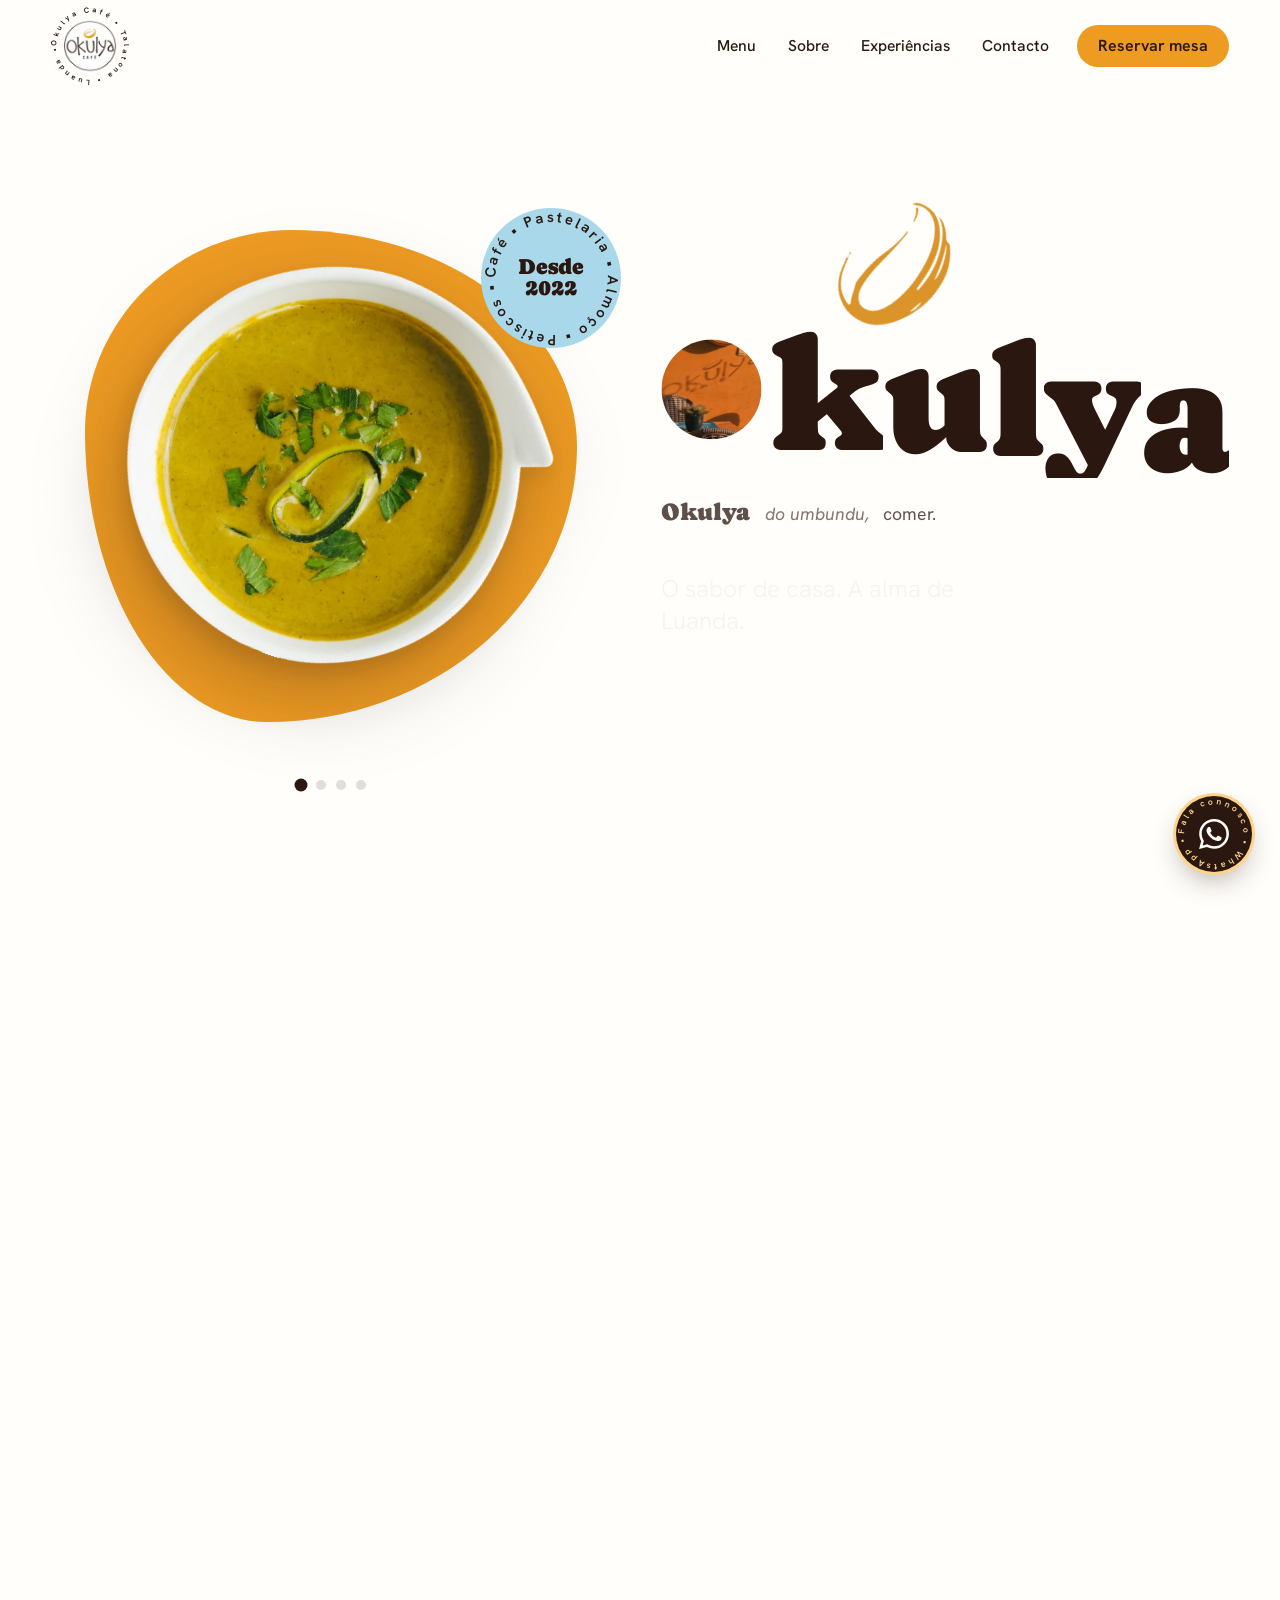
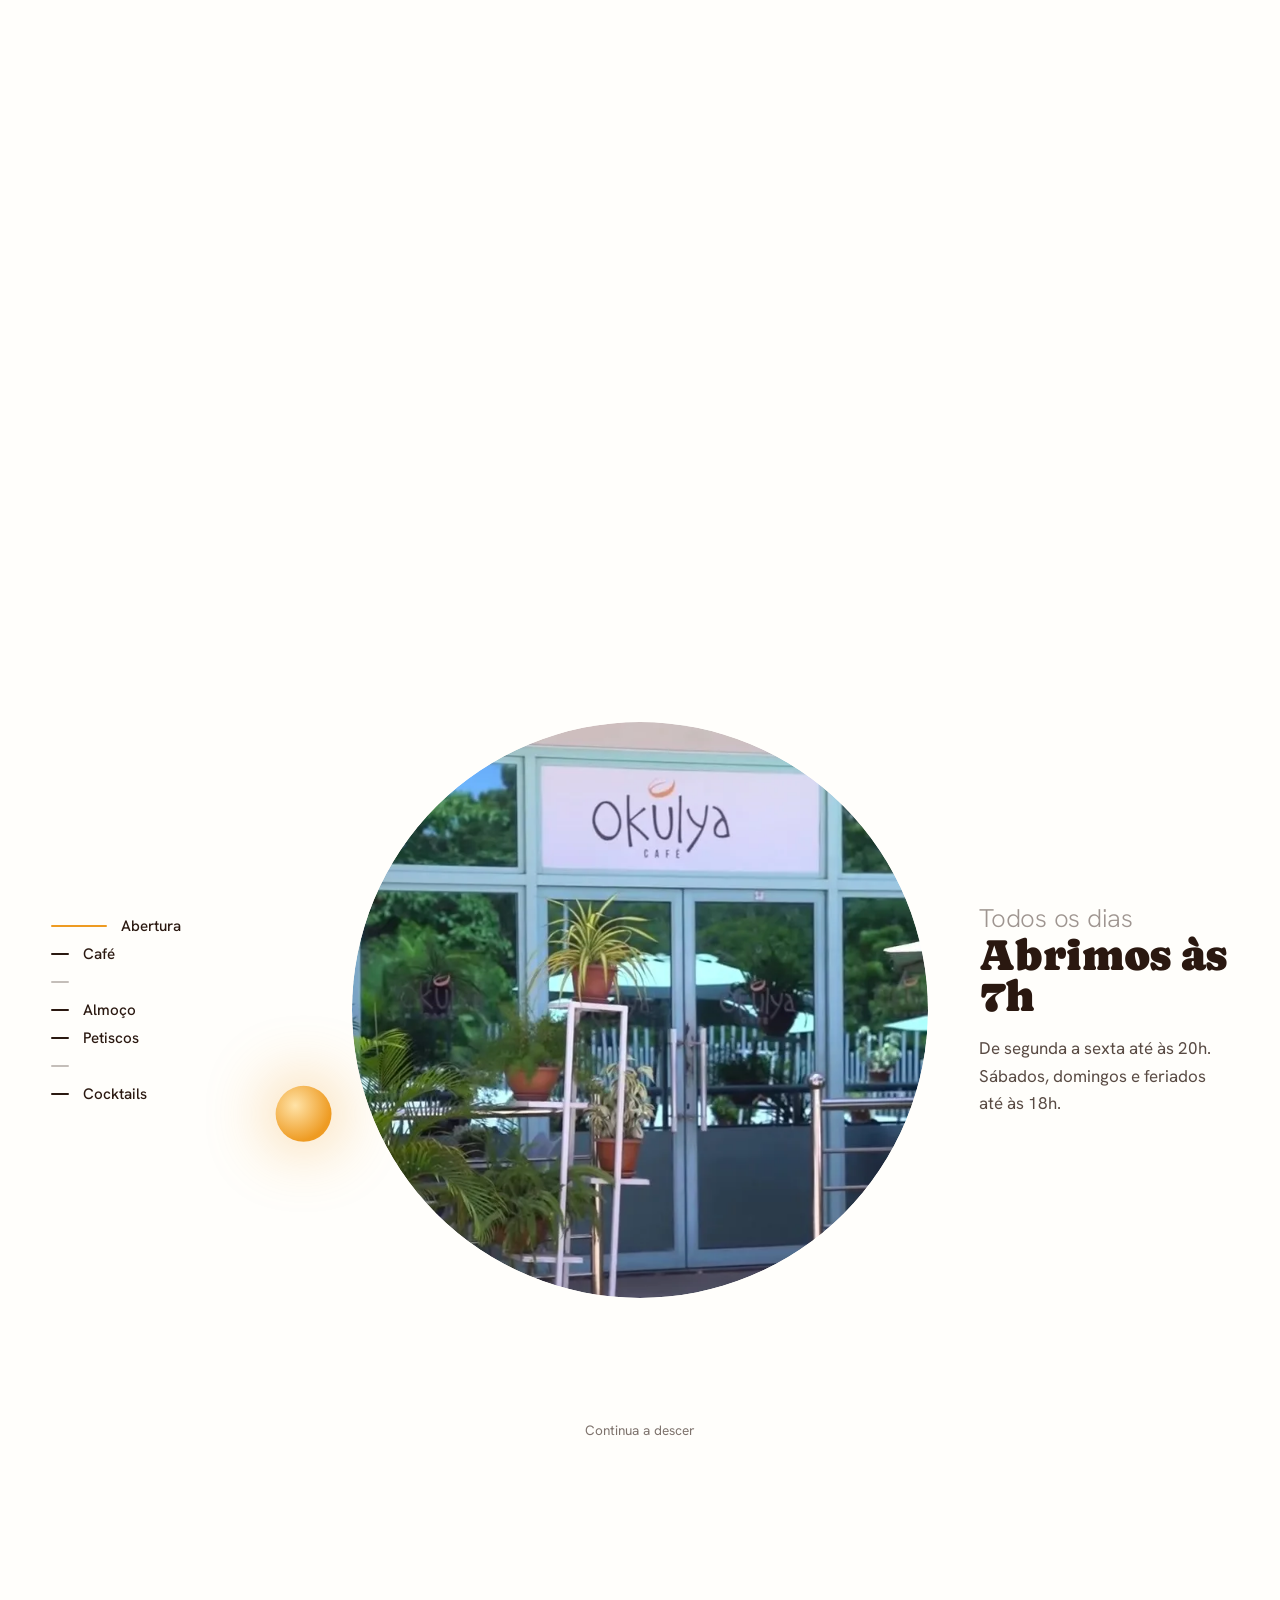
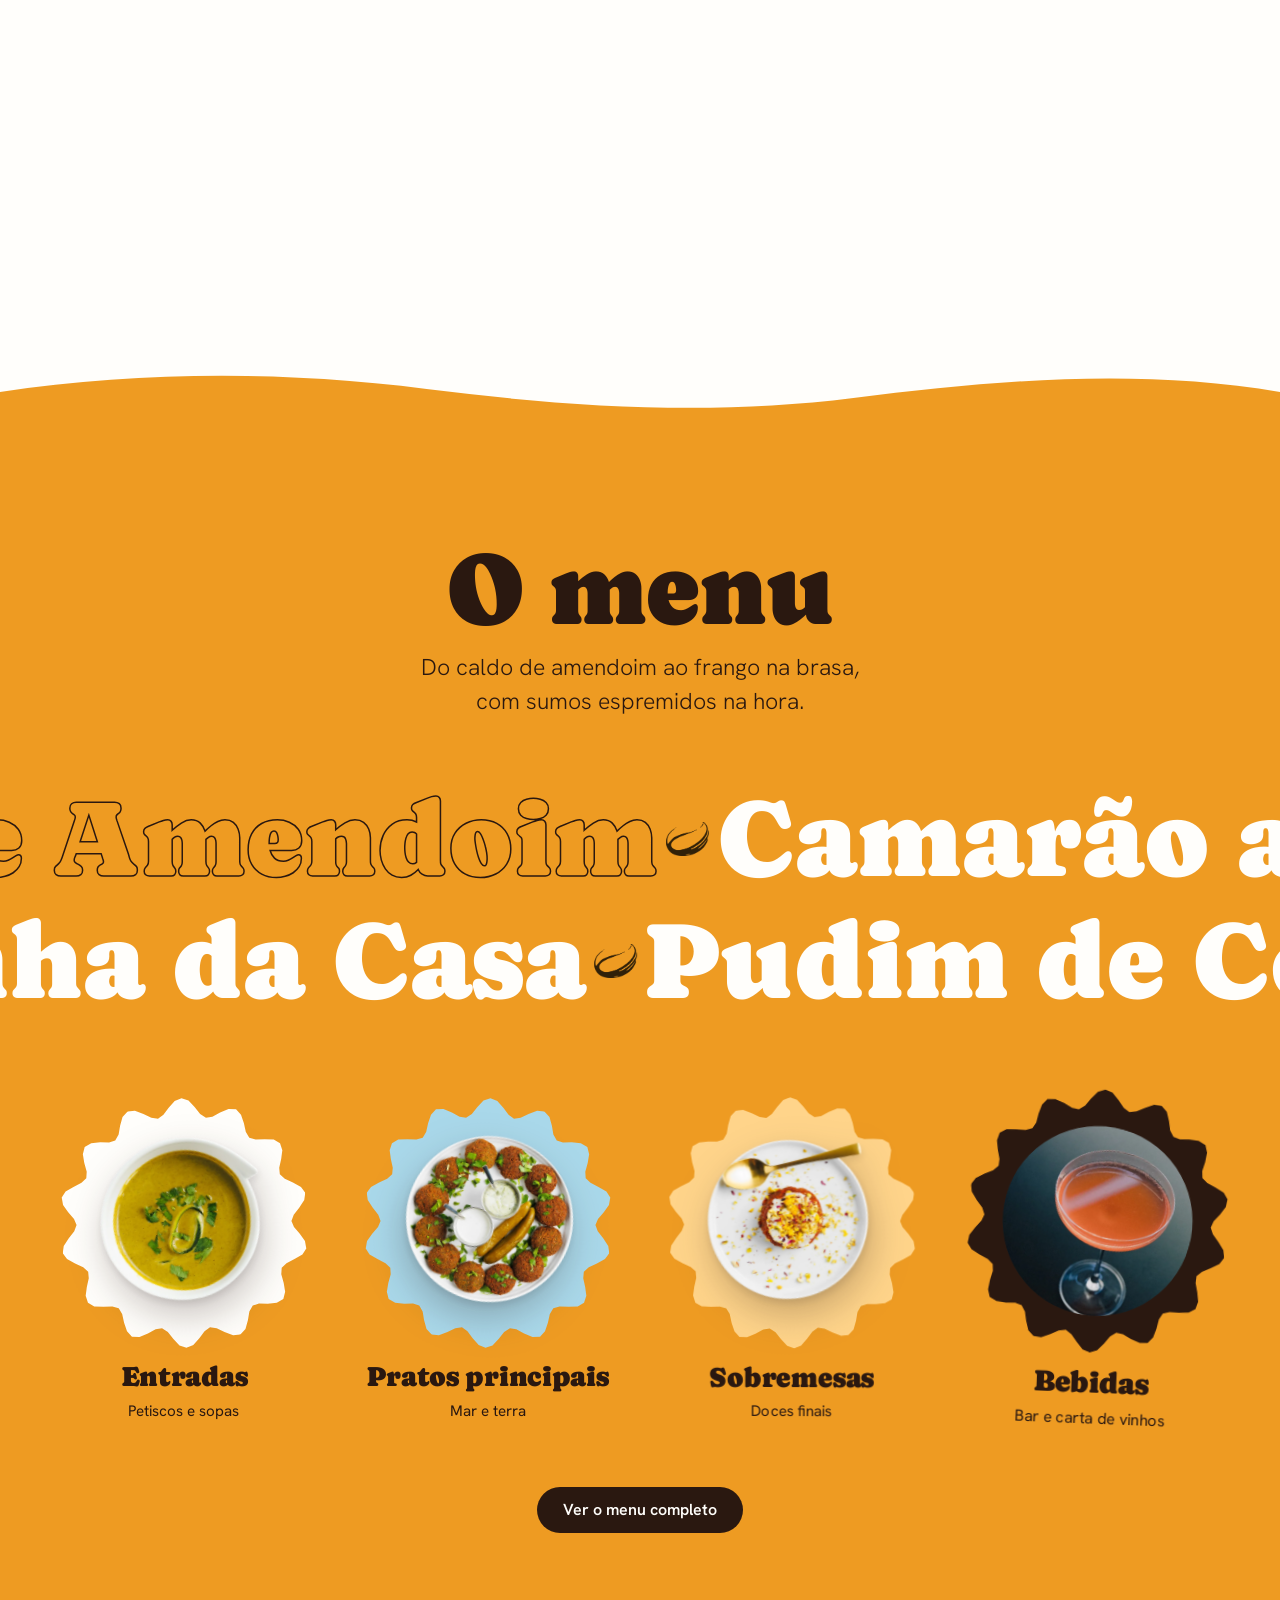
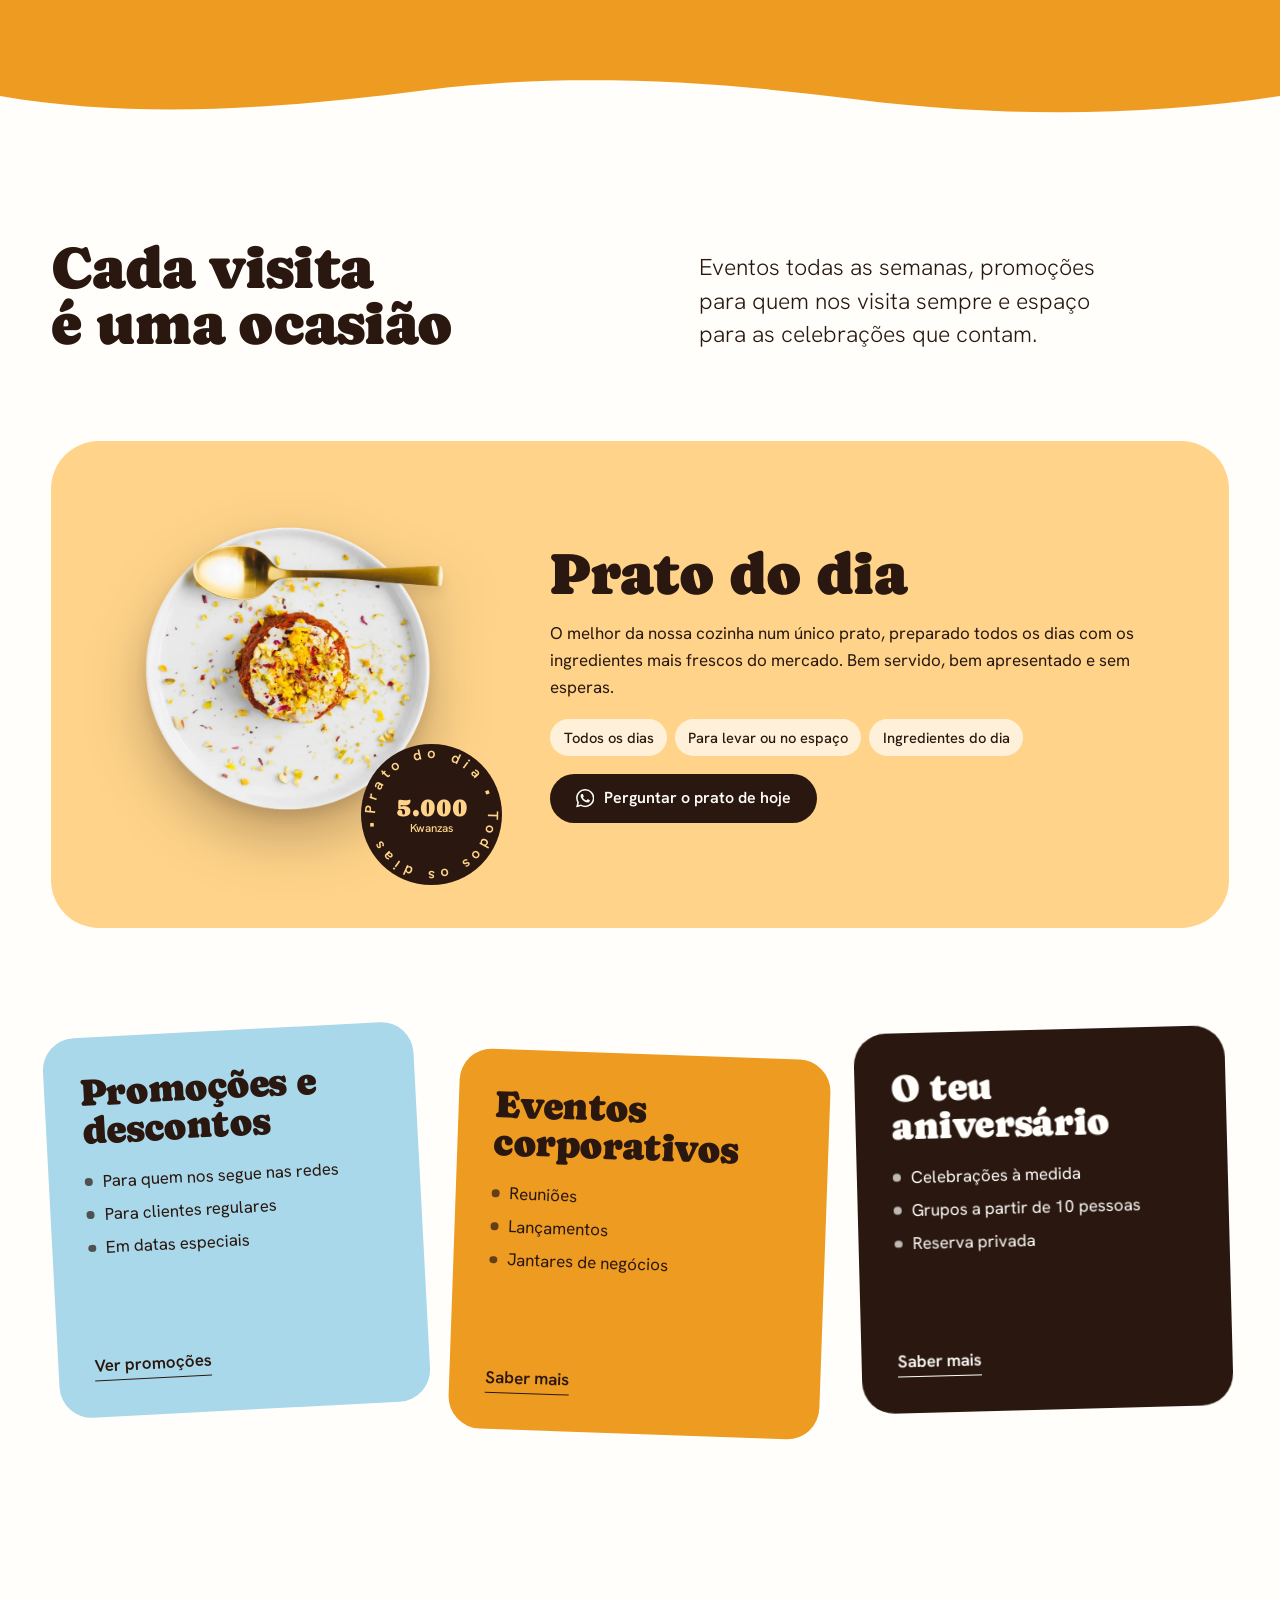
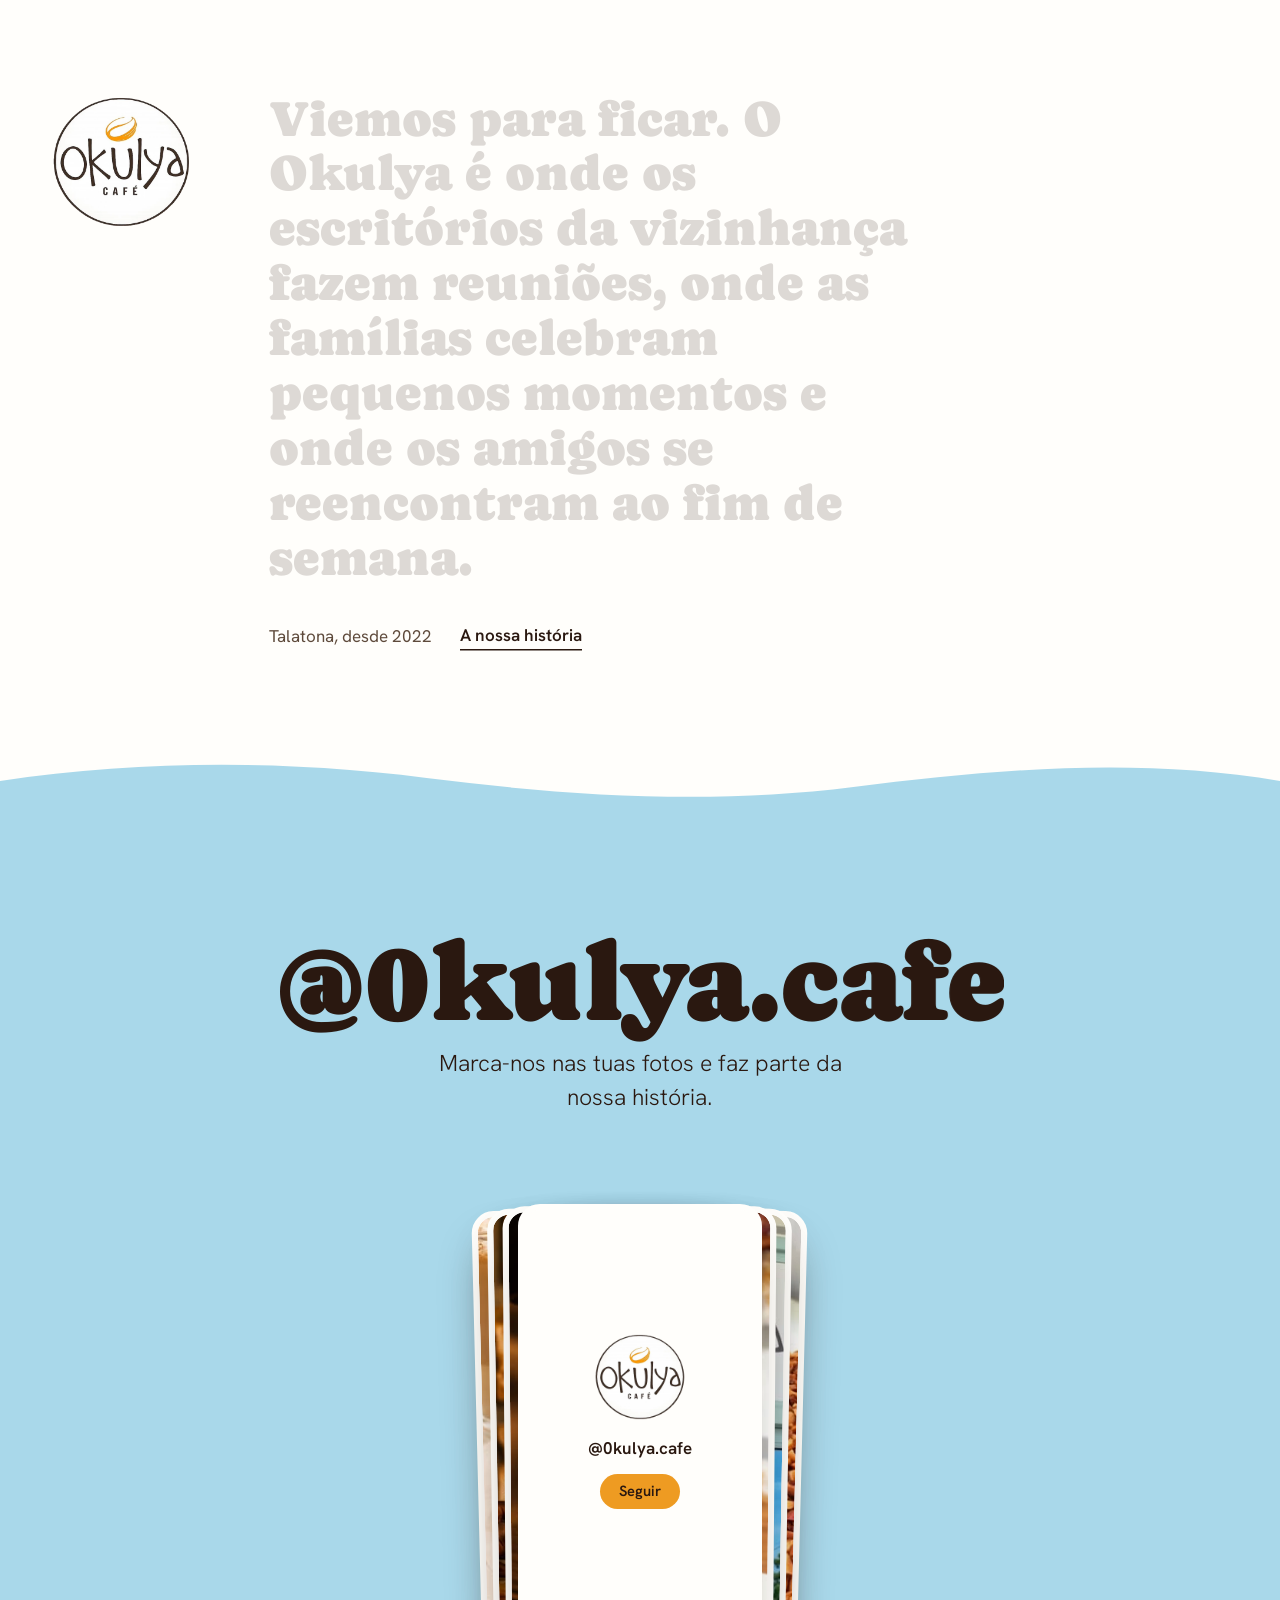
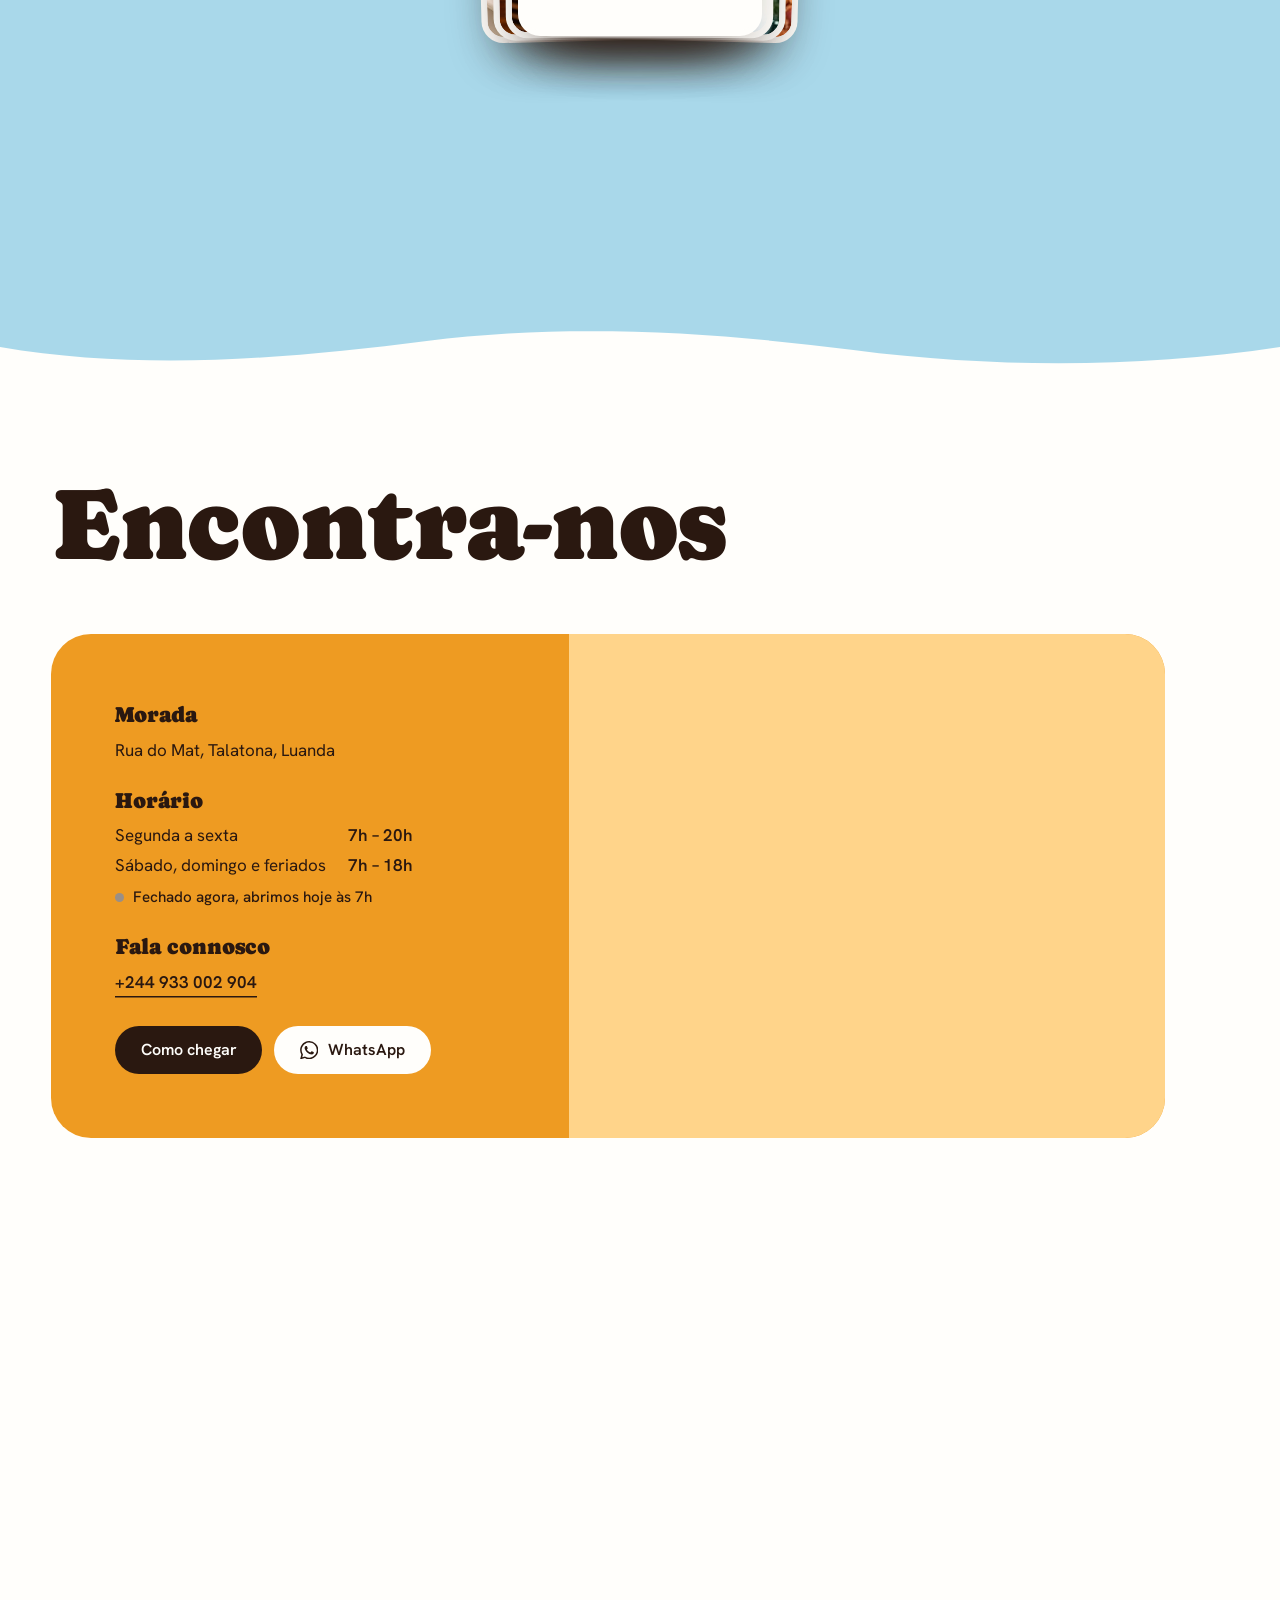
==== commit bbbd4a39: "Sentence case, smoother phone scrolling, and day-story fixes - Capitalise every heading, button, lab" ====
--- a/okulya/index.html
+++ b/okulya/index.html
@@ -26,15 +26,15 @@
 
   <header class="site-header">
     <a class="brand" href="/okulya" aria-label="Okulya Café, página inicial">
-      <svg viewBox="0 0 100 100" aria-hidden="true"><defs><path id="ring-brand" d="M50,50 m-43,0 a43,43 0 1,1 86,0 a43,43 0 1,1 -86,0"/></defs><text><textPath href="#ring-brand" textLength="268">okulya café • talatona • luanda •</textPath></text></svg>
+      <svg viewBox="0 0 100 100" aria-hidden="true"><defs><path id="ring-brand" d="M50,50 m-43,0 a43,43 0 1,1 86,0 a43,43 0 1,1 -86,0"/></defs><text><textPath href="#ring-brand" textLength="268">Okulya Café • Talatona • Luanda •</textPath></text></svg>
       <img src="/okulya/assets/img/logo.webp" alt="" width="56" height="56">
     </a>
     <nav class="nav" aria-label="Principal">
-      <a href="/okulya/menu.html">menu</a>
-      <a href="/okulya/sobre.html">sobre</a>
-      <a href="/okulya/experiencias.html">experiências</a>
-      <a href="#contacto">contacto</a>
-      <a class="btn btn--ambar" href="https://wa.me/244933002904?text=Ol%C3%A1!%20Gostaria%20de%20reservar%20uma%20mesa%20no%20Okulya%20Caf%C3%A9." target="_blank" rel="noopener">reservar mesa</a>
+      <a href="/okulya/menu.html">Menu</a>
+      <a href="/okulya/sobre.html">Sobre</a>
+      <a href="/okulya/experiencias.html">Experiências</a>
+      <a href="#contacto">Contacto</a>
+      <a class="btn btn--ambar" href="https://wa.me/244933002904?text=Ol%C3%A1!%20Gostaria%20de%20reservar%20uma%20mesa%20no%20Okulya%20Caf%C3%A9." target="_blank" rel="noopener">Reservar mesa</a>
     </nav>
     <button class="menu-toggle" type="button" aria-expanded="false" aria-controls="mobile-menu"><span></span><b class="visually-hidden">Abrir menu</b></button>
   </header>
@@ -42,21 +42,23 @@
   <div class="mobile-menu" id="mobile-menu">
     <div class="mobile-menu__blob" aria-hidden="true"></div>
     <ul>
-      <li><a class="mm-link" href="/okulya/menu.html">menu</a></li>
-      <li><a class="mm-link" href="/okulya/sobre.html">sobre</a></li>
-      <li><a class="mm-link" href="/okulya/experiencias.html">experiências</a></li>
-      <li><a class="mm-link" href="#contacto">contacto</a></li>
+      <li><a class="mm-link" href="/okulya/menu.html">Menu</a></li>
+      <li><a class="mm-link" href="/okulya/sobre.html">Sobre</a></li>
+      <li><a class="mm-link" href="/okulya/experiencias.html">Experiências</a></li>
+      <li><a class="mm-link" href="#contacto">Contacto</a></li>
     </ul>
     <div class="mobile-menu__foot">
       <p>Rua do Mat, Talatona, Luanda</p>
       <p><span class="status" data-status>Aberto todos os dias a partir das 7h</span></p>
-      <p><a class="btn" href="https://wa.me/244933002904?text=Ol%C3%A1!%20Gostaria%20de%20reservar%20uma%20mesa%20no%20Okulya%20Caf%C3%A9." target="_blank" rel="noopener">reservar mesa</a></p>
+      <p><a class="btn" href="https://wa.me/244933002904?text=Ol%C3%A1!%20Gostaria%20de%20reservar%20uma%20mesa%20no%20Okulya%20Caf%C3%A9." target="_blank" rel="noopener">Reservar mesa</a></p>
     </div>
   </div>
 
   <main id="conteudo">
 
     <!-- ============ HERO ============ -->
+    <!-- hero-pin gives the hero room to stay on screen (CSS sticky) while the "o" opens -->
+    <div class="hero-pin">
     <section class="hero" aria-labelledby="hero-title">
       <!-- The photo seen through the "o". With motion, scrolling opens it until it fills the screen. -->
       <div class="hero__reveal" aria-hidden="true">
@@ -73,8 +75,8 @@
           <img class="hero__plate" src="/okulya/assets/img/plate-4.webp" alt="Prato do chefe com colher dourada" width="800" height="761" loading="lazy">
         </div>
         <div class="sticker hero__sticker" aria-hidden="true">
-          <svg class="ring" viewBox="0 0 100 100"><defs><path id="ring-hero" d="M50,50 m-40,0 a40,40 0 1,1 80,0 a40,40 0 1,1 -80,0"/></defs><text><textPath href="#ring-hero" textLength="248">café • pastelaria • almoço • petiscos •</textPath></text></svg>
-          <span class="sticker__core">desde<br>2022</span>
+          <svg class="ring" viewBox="0 0 100 100"><defs><path id="ring-hero" d="M50,50 m-40,0 a40,40 0 1,1 80,0 a40,40 0 1,1 -80,0"/></defs><text><textPath href="#ring-hero" textLength="248">Café • Pastelaria • Almoço • Petiscos •</textPath></text></svg>
+          <span class="sticker__core">Desde<br>2022</span>
         </div>
         <div class="hero__dots" role="group" aria-label="Pratos em destaque">
           <button type="button" aria-current="true" aria-label="Prato 1"></button>
@@ -90,130 +92,134 @@
           <img class="hero__swoosh" src="/okulya/assets/img/swoosh.webp" alt="" width="900" height="705" aria-hidden="true">
           <span class="hero__o" aria-hidden="true"><img class="hero__o-img" src="/okulya/assets/img/parede-okulya-o.webp" alt="" width="480" height="480"></span><span class="hero__letters" aria-hidden="true"><span class="hero__l"><span>k</span></span><span class="hero__l"><span>u</span></span><span class="hero__l"><span>l</span></span><span class="hero__l"><span>y</span></span><span class="hero__l"><span>a</span></span></span>
         </h1>
-        <p class="hero__def" data-hero-item><b>okulya</b> <i>do umbundu,</i> <span>comer.</span></p>
+        <p class="hero__def" data-hero-item><b>Okulya</b> <i>do umbundu,</i> <span>comer.</span></p>
         <p class="hero__tag" data-hero-item>O sabor de casa. A alma de Luanda.</p>
         <div class="hero__actions" data-hero-item>
-          <a class="btn" href="/okulya/menu.html">ver o menu</a>
-          <a class="btn btn--line" href="#contacto">como chegar</a>
+          <a class="btn" href="/okulya/menu.html">Ver o menu</a>
+          <a class="btn btn--line" href="#contacto">Como chegar</a>
         </div>
         <p data-hero-item><span class="status" data-status>Aberto todos os dias a partir das 7h</span></p>
       </div>
 
-      <a class="hero__cue" href="#o-dia"><span>o nosso dia</span><i></i></a>
+      <a class="hero__cue" href="#o-dia"><span>O nosso dia</span><i></i></a>
 
       <!-- Appears on the photo once it has filled the screen: the start of "um dia no okulya" -->
       <div class="hero__after" aria-hidden="true">
-        <p class="display-l"><span class="line-mask"><span>um dia</span></span><span class="line-mask"><span>no okulya</span></span></p>
+        <p class="display-l"><span class="line-mask"><span>Um dia</span></span><span class="line-mask"><span>no Okulya</span></span></p>
         <p class="lede">Abrimos às 7h e a cozinha acompanha o dia: café e pastelaria de manhã, almoço ao meio-dia, petiscos ao fim da tarde.</p>
       </div>
     </section>
+    </div>
 
     <!-- ============ THE DAY (porthole) ============ -->
     <section class="dia" id="o-dia" aria-labelledby="dia-title">
       <div class="dia__intro">
-        <h2 class="display-l" id="dia-title" data-rise><span class="line-mask"><span>um dia</span></span><span class="line-mask"><span>no okulya</span></span></h2>
+        <h2 class="display-l" id="dia-title" data-rise><span class="line-mask"><span>Um dia</span></span><span class="line-mask"><span>no Okulya</span></span></h2>
         <p class="lede">Abrimos às 7h e a cozinha acompanha o dia: café e pastelaria de manhã, almoço ao meio-dia, petiscos ao fim da tarde.</p>
       </div>
 
+      <!-- dia__track is the scroll length of the story; the stage stays on screen inside it (CSS sticky) -->
+      <div class="dia__track">
       <div class="dia__stage">
         <div class="dia__sun" aria-hidden="true"></div>
-        <div class="dia__index" aria-label="Momentos do dia">
-          <button type="button" data-step="0"><span>abertura<small>7h</small></span></button>
-          <button type="button" data-step="1"><span>café<small>a partir das 10h</small></span></button>
-          <button type="button" data-step="2"><span>pastelaria<small>a partir das 10h</small></span></button>
-          <button type="button" data-step="3"><span>almoço<small>a partir das 12h30</small></span></button>
-          <button type="button" data-step="4"><span>petiscos<small>a partir das 17h</small></span></button>
-          <button type="button" data-step="5"><span>vinho<small>todo o dia</small></span></button>
-          <button type="button" data-step="6"><span>cocktails<small>todo o dia</small></span></button>
-        </div>
+        <nav class="dia__index" aria-label="Momentos do dia">
+          <button type="button" data-step="0" aria-label="Abertura, 7h"><i></i><span>Abertura</span></button>
+          <button type="button" data-step="1" aria-label="Café, a partir das 10h"><i></i><span>Café</span></button>
+          <button type="button" data-step="2" aria-label="Pastelaria, a partir das 10h"><i></i><span>Pastelaria</span></button>
+          <button type="button" data-step="3" aria-label="Almoço, a partir das 12h30"><i></i><span>Almoço</span></button>
+          <button type="button" data-step="4" aria-label="Petiscos, a partir das 17h"><i></i><span>Petiscos</span></button>
+          <button type="button" data-step="5" aria-label="Vinho, todo o dia"><i></i><span>Vinho</span></button>
+          <button type="button" data-step="6" aria-label="Cocktails, todo o dia"><i></i><span>Cocktails</span></button>
+        </nav>
         <img class="dia__cutout dia__cutout--a" src="/okulya/assets/img/plate-2.webp" alt="" width="800" height="792" loading="lazy" aria-hidden="true">
         <img class="dia__cutout dia__cutout--b" src="/okulya/assets/img/plate-3.webp" alt="" width="800" height="735" loading="lazy" aria-hidden="true">
 
         <ol class="dia__steps">
           <li class="dia__step">
-            <div class="dia__circle"><div class="dia__img dia__img--open"><img src="/okulya/assets/img/swoosh.webp" alt="" width="900" height="705"><span>7h</span></div></div>
-            <div class="dia__caption">
-              <h3 class="duo"><span class="light">todos os dias</span><span class="dark">abrimos às 7h</span></h3>
+            <div class="dia__circle"><div class="dia__img"><img src="/okulya/assets/img/day-open.webp" alt="Entrada do Okulya Café, com as portas de vidro e o letreiro" width="720" height="1280"></div></div>
+            <div class="dia__caption">
+              <h3 class="duo"><span class="light">Todos os dias</span><span class="dark">Abrimos às 7h</span></h3>
               <p class="desc">De segunda a sexta até às 20h. Sábados, domingos e feriados até às 18h.</p>
             </div>
           </li>
           <li class="dia__step">
             <div class="dia__circle"><div class="dia__img"><img src="/okulya/assets/img/day-coffee.webp" alt="Barista a preparar café na máquina de espresso" width="1000" height="1500" loading="lazy"></div></div>
             <div class="dia__caption">
-              <h3 class="duo"><span class="light">a partir das 10h</span><span class="dark">café</span></h3>
+              <h3 class="duo"><span class="light">A partir das 10h</span><span class="dark">Café</span></h3>
               <p class="desc">Grãos escolhidos pelo seu carácter e torrados para realçar o melhor de cada um. Do espresso rápido ao cappuccino demorado, a manhã é ao teu ritmo.</p>
-              <a class="link" href="/okulya/menu.html#bebidas">ver bebidas</a>
+              <a class="link" href="/okulya/menu.html#bebidas">Ver bebidas</a>
             </div>
           </li>
           <li class="dia__step">
             <div class="dia__circle"><div class="dia__img"><img src="/okulya/assets/img/day-pastry.webp" alt="Torradas, compota e sumo de laranja" width="1000" height="1500" loading="lazy"></div></div>
             <div class="dia__caption">
-              <h3 class="duo"><span class="light">a partir das 10h</span><span class="dark">pastelaria</span></h3>
+              <h3 class="duo"><span class="light">A partir das 10h</span><span class="dark">Pastelaria</span></h3>
               <p class="desc">Feita fresca todas as manhãs, com técnicas clássicas e ingredientes da estação. Croissants, brioches e os especiais do dia.</p>
-              <a class="link" href="/okulya/menu.html#sobremesas">ver doces</a>
+              <a class="link" href="/okulya/menu.html#sobremesas">Ver doces</a>
             </div>
           </li>
           <li class="dia__step">
             <div class="dia__circle"><div class="dia__img"><img src="/okulya/assets/img/day-salad.webp" alt="Taça de salada com grão, legumes e queijo" width="1000" height="1250" loading="lazy"></div></div>
             <div class="dia__caption">
-              <h3 class="duo"><span class="light">a partir das 12h30</span><span class="dark">almoço</span></h3>
+              <h3 class="duo"><span class="light">A partir das 12h30</span><span class="dark">Almoço</span></h3>
               <p class="desc">Leve, da estação e sem complicações. Pratos simples e generosos, e o prato do dia por 5.000 Kz.</p>
-              <a class="link" href="/okulya/menu.html#pratos">ver pratos</a>
+              <a class="link" href="/okulya/menu.html#pratos">Ver pratos</a>
             </div>
           </li>
           <li class="dia__step">
             <div class="dia__circle"><div class="dia__img"><img src="/okulya/assets/img/day-snacks.webp" alt="Petisco servido num prato fundo" width="1000" height="1500" loading="lazy"></div></div>
             <div class="dia__caption">
-              <h3 class="duo"><span class="light">a partir das 17h</span><span class="dark">petiscos</span></h3>
+              <h3 class="duo"><span class="light">A partir das 17h</span><span class="dark">Petiscos</span></h3>
               <p class="desc">Para partilhar e comer com calma. Uns vêm das tradições daqui, outros de mais longe, e todos combinam com um copo.</p>
-              <a class="link" href="/okulya/menu.html#entradas">ver petiscos</a>
+              <a class="link" href="/okulya/menu.html#entradas">Ver petiscos</a>
             </div>
           </li>
           <li class="dia__step">
             <div class="dia__circle"><div class="dia__img"><img src="/okulya/assets/img/day-wine.webp" alt="Garrafa e copo de vinho branco numa mesa de mármore" width="1000" height="1500" loading="lazy"></div></div>
             <div class="dia__caption">
-              <h3 class="duo"><span class="light">servido todo o dia</span><span class="dark">vinho</span></h3>
+              <h3 class="duo"><span class="light">Servido todo o dia</span><span class="dark">Vinho</span></h3>
               <p class="desc">Uma carta feita de curiosidade e conversa: pequenos produtores, vinhos descontraídos mas pensados.</p>
-              <a class="link" href="/okulya/menu.html#bebidas">ver a carta</a>
+              <a class="link" href="/okulya/menu.html#bebidas">Ver a carta</a>
             </div>
           </li>
           <li class="dia__step">
             <div class="dia__circle"><div class="dia__img"><img src="/okulya/assets/img/day-cocktails.webp" alt="Cocktail rosado num copo de pé" width="1000" height="1500" loading="lazy"></div></div>
             <div class="dia__caption">
-              <h3 class="duo"><span class="light">servido todo o dia</span><span class="dark">cocktails</span></h3>
+              <h3 class="duo"><span class="light">Servido todo o dia</span><span class="dark">Cocktails</span></h3>
               <p class="desc">Feitos com o que está fresco e com produtores locais. Simples, expressivos e discretamente inventivos.</p>
-              <a class="link" href="/okulya/menu.html#bebidas">ver cocktails</a>
+              <a class="link" href="/okulya/menu.html#bebidas">Ver cocktails</a>
             </div>
           </li>
         </ol>
-        <p class="dia__hint" aria-hidden="true">continua a descer</p>
+        <p class="dia__hint" aria-hidden="true">Continua a descer</p>
+      </div>
       </div>
     </section>
 
     <!-- ============ MENU (loud band) ============ -->
     <section class="menu-band wavy" id="menu" aria-labelledby="menu-title">
       <div class="menu-band__head wrap">
-        <h2 class="display-l" id="menu-title" data-rise><span class="line-mask"><span>o menu</span></span></h2>
+        <h2 class="display-l" id="menu-title" data-rise><span class="line-mask"><span>O menu</span></span></h2>
         <p class="lede">Do caldo de amendoim ao frango na brasa, com sumos espremidos na hora.</p>
       </div>
 
       <div class="menu-band__clip" aria-hidden="true">
         <div class="marquee" data-marquee="1">
           <div class="marquee__track">
-            <span class="marquee__item marquee__item--outline">caldo de amendoim</span><span class="marquee__sep"><img src="/okulya/assets/img/swoosh.webp" alt=""></span>
-            <span class="marquee__item marquee__item--fill">camarão ao alho</span><span class="marquee__sep"><img src="/okulya/assets/img/swoosh.webp" alt=""></span>
-            <span class="marquee__item marquee__item--outline">polvo grelhado</span><span class="marquee__sep"><img src="/okulya/assets/img/swoosh.webp" alt=""></span>
-            <span class="marquee__item marquee__item--fill">frango na brasa</span><span class="marquee__sep"><img src="/okulya/assets/img/swoosh.webp" alt=""></span>
-            <span class="marquee__item marquee__item--outline">costela premium</span><span class="marquee__sep"><img src="/okulya/assets/img/swoosh.webp" alt=""></span>
+            <span class="marquee__item marquee__item--outline">Caldo de Amendoim</span><span class="marquee__sep"><img src="/okulya/assets/img/swoosh.webp" alt=""></span>
+            <span class="marquee__item marquee__item--fill">Camarão ao Alho</span><span class="marquee__sep"><img src="/okulya/assets/img/swoosh.webp" alt=""></span>
+            <span class="marquee__item marquee__item--outline">Polvo Grelhado</span><span class="marquee__sep"><img src="/okulya/assets/img/swoosh.webp" alt=""></span>
+            <span class="marquee__item marquee__item--fill">Frango na Brasa</span><span class="marquee__sep"><img src="/okulya/assets/img/swoosh.webp" alt=""></span>
+            <span class="marquee__item marquee__item--outline">Costela Premium</span><span class="marquee__sep"><img src="/okulya/assets/img/swoosh.webp" alt=""></span>
           </div>
         </div>
         <div class="marquee" data-marquee="-1">
           <div class="marquee__track">
-            <span class="marquee__item marquee__item--fill">pudim de coco</span><span class="marquee__sep"><img src="/okulya/assets/img/swoosh.webp" alt=""></span>
-            <span class="marquee__item marquee__item--outline">mousse de maracujá</span><span class="marquee__sep"><img src="/okulya/assets/img/swoosh.webp" alt=""></span>
-            <span class="marquee__item marquee__item--fill">sumos naturais</span><span class="marquee__sep"><img src="/okulya/assets/img/swoosh.webp" alt=""></span>
-            <span class="marquee__item marquee__item--outline">semifrio de amendoim</span><span class="marquee__sep"><img src="/okulya/assets/img/swoosh.webp" alt=""></span>
-            <span class="marquee__item marquee__item--fill">caipirinha da casa</span><span class="marquee__sep"><img src="/okulya/assets/img/swoosh.webp" alt=""></span>
+            <span class="marquee__item marquee__item--fill">Pudim de Coco</span><span class="marquee__sep"><img src="/okulya/assets/img/swoosh.webp" alt=""></span>
+            <span class="marquee__item marquee__item--outline">Mousse de Maracujá</span><span class="marquee__sep"><img src="/okulya/assets/img/swoosh.webp" alt=""></span>
+            <span class="marquee__item marquee__item--fill">Sumos Naturais</span><span class="marquee__sep"><img src="/okulya/assets/img/swoosh.webp" alt=""></span>
+            <span class="marquee__item marquee__item--outline">Semifrio de Amendoim</span><span class="marquee__sep"><img src="/okulya/assets/img/swoosh.webp" alt=""></span>
+            <span class="marquee__item marquee__item--fill">Caipirinha da Casa</span><span class="marquee__sep"><img src="/okulya/assets/img/swoosh.webp" alt=""></span>
           </div>
         </div>
       </div>
@@ -221,35 +227,35 @@
       <div class="wrap">
         <ul class="cats">
           <li>
-            <a class="cat" data-pop href="/okulya/menu.html#entradas" data-cursor="ver">
+            <a class="cat" data-pop href="/okulya/menu.html#entradas" data-cursor="Ver">
               <span class="cat__badge" style="--c: var(--cal)"><img src="/okulya/assets/img/plate-1.webp" alt="" width="800" height="777" loading="lazy"></span>
-              <h3>entradas</h3>
-              <p>petiscos e sopas</p>
+              <h3>Entradas</h3>
+              <p>Petiscos e sopas</p>
             </a>
           </li>
           <li>
-            <a class="cat" data-pop href="/okulya/menu.html#pratos" data-cursor="ver">
+            <a class="cat" data-pop href="/okulya/menu.html#pratos" data-cursor="Ver">
               <span class="cat__badge" style="--c: var(--ceu)"><img src="/okulya/assets/img/plate-2.webp" alt="" width="800" height="792" loading="lazy"></span>
-              <h3>pratos principais</h3>
-              <p>mar e terra</p>
+              <h3>Pratos principais</h3>
+              <p>Mar e terra</p>
             </a>
           </li>
           <li>
-            <a class="cat" data-pop href="/okulya/menu.html#sobremesas" data-cursor="ver">
+            <a class="cat" data-pop href="/okulya/menu.html#sobremesas" data-cursor="Ver">
               <span class="cat__badge" style="--c: var(--mel)"><img src="/okulya/assets/img/plate-4.webp" alt="" width="800" height="761" loading="lazy"></span>
-              <h3>sobremesas</h3>
-              <p>doces finais</p>
+              <h3>Sobremesas</h3>
+              <p>Doces finais</p>
             </a>
           </li>
           <li>
-            <a class="cat" data-pop href="/okulya/menu.html#bebidas" data-cursor="ver">
+            <a class="cat" data-pop href="/okulya/menu.html#bebidas" data-cursor="Ver">
               <span class="cat__badge cat__badge--photo" style="--c: var(--cafe)"><img src="/okulya/assets/img/day-cocktails.webp" alt="" width="1000" height="1500" loading="lazy"></span>
-              <h3>bebidas</h3>
-              <p>bar e carta de vinhos</p>
+              <h3>Bebidas</h3>
+              <p>Bar e carta de vinhos</p>
             </a>
           </li>
         </ul>
-        <div class="menu-band__cta"><a class="btn" href="/okulya/menu.html">ver o menu completo</a></div>
+        <div class="menu-band__cta"><a class="btn" href="/okulya/menu.html">Ver o menu completo</a></div>
       </div>
     </section>
 
@@ -257,7 +263,7 @@
     <section class="exp" aria-labelledby="exp-title">
       <div class="wrap">
         <div class="exp__head">
-          <h2 class="display-m" id="exp-title" data-rise><span class="line-mask"><span>cada visita</span></span><span class="line-mask"><span>é uma ocasião</span></span></h2>
+          <h2 class="display-m" id="exp-title" data-rise><span class="line-mask"><span>Cada visita</span></span><span class="line-mask"><span>é uma ocasião</span></span></h2>
           <p class="lede">Eventos todas as semanas, promoções para quem nos visita sempre e espaço para as celebrações que contam.</p>
         </div>
 
@@ -265,21 +271,21 @@
           <div class="prato__visual">
             <img src="/okulya/assets/img/plate-4.webp" alt="Prato do dia empratado" width="800" height="761" loading="lazy">
             <div class="sticker prato__price" data-pop>
-              <svg class="ring" viewBox="0 0 100 100" aria-hidden="true"><defs><path id="ring-prato" d="M50,50 m-40,0 a40,40 0 1,1 80,0 a40,40 0 1,1 -80,0"/></defs><text><textPath href="#ring-prato" textLength="248">prato do dia • todos os dias •</textPath></text></svg>
-              <span class="sticker__core">5.000<small>kwanzas</small></span>
+              <svg class="ring" viewBox="0 0 100 100" aria-hidden="true"><defs><path id="ring-prato" d="M50,50 m-40,0 a40,40 0 1,1 80,0 a40,40 0 1,1 -80,0"/></defs><text><textPath href="#ring-prato" textLength="248">Prato do dia • Todos os dias •</textPath></text></svg>
+              <span class="sticker__core">5.000<small>Kwanzas</small></span>
             </div>
           </div>
           <div class="prato__copy">
-            <h3 class="display-m">prato do dia</h3>
+            <h3 class="display-m">Prato do dia</h3>
             <p class="prose">O melhor da nossa cozinha num único prato, preparado todos os dias com os ingredientes mais frescos do mercado. Bem servido, bem apresentado e sem esperas.</p>
             <ul class="prato__facts">
-              <li>todos os dias</li>
-              <li>para levar ou no espaço</li>
-              <li>ingredientes do dia</li>
+              <li>Todos os dias</li>
+              <li>Para levar ou no espaço</li>
+              <li>Ingredientes do dia</li>
             </ul>
             <a class="btn" href="https://wa.me/244933002904?text=Ol%C3%A1!%20Qual%20%C3%A9%20o%20prato%20do%20dia%20hoje%3F" target="_blank" rel="noopener">
               <svg viewBox="0 0 24 24" aria-hidden="true" fill="currentColor"><use href="#i-wa"/></svg>
-              perguntar o prato de hoje
+              Perguntar o prato de hoje
             </a>
           </div>
         </article>
@@ -287,36 +293,36 @@
         <div class="cards">
           <article class="card">
             <div>
-              <h3>promoções e descontos</h3>
+              <h3>Promoções e descontos</h3>
               <ul>
-                <li>para quem nos segue nas redes</li>
-                <li>para clientes regulares</li>
-                <li>em datas especiais</li>
+                <li>Para quem nos segue nas redes</li>
+                <li>Para clientes regulares</li>
+                <li>Em datas especiais</li>
               </ul>
             </div>
-            <a class="link" href="/okulya/experiencias.html#promocoes">ver promoções</a>
+            <a class="link" href="/okulya/experiencias.html#promocoes">Ver promoções</a>
           </article>
           <article class="card">
             <div>
-              <h3>eventos corporativos</h3>
+              <h3>Eventos corporativos</h3>
               <ul>
-                <li>reuniões</li>
-                <li>lançamentos</li>
-                <li>jantares de negócios</li>
+                <li>Reuniões</li>
+                <li>Lançamentos</li>
+                <li>Jantares de negócios</li>
               </ul>
             </div>
-            <a class="link" href="/okulya/experiencias.html#corporativos">saber mais</a>
+            <a class="link" href="/okulya/experiencias.html#corporativos">Saber mais</a>
           </article>
           <article class="card">
             <div>
-              <h3>o teu aniversário</h3>
+              <h3>O teu aniversário</h3>
               <ul>
-                <li>celebrações à medida</li>
-                <li>grupos a partir de 10 pessoas</li>
-                <li>reserva privada</li>
+                <li>Celebrações à medida</li>
+                <li>Grupos a partir de 10 pessoas</li>
+                <li>Reserva privada</li>
               </ul>
             </div>
-            <a class="link" href="/okulya/experiencias.html#aniversarios">saber mais</a>
+            <a class="link" href="/okulya/experiencias.html#aniversarios">Saber mais</a>
           </article>
         </div>
       </div>
@@ -331,7 +337,7 @@
           <p class="fill-text" data-fill>Viemos para ficar. O Okulya é onde os escritórios da vizinhança fazem reuniões, onde as famílias celebram pequenos momentos e onde os amigos se reencontram ao fim de semana.</p>
           <div class="home-about__foot">
             <span class="muted">Talatona, desde 2022</span>
-            <a class="link" href="/okulya/sobre.html">a nossa história</a>
+            <a class="link" href="/okulya/sobre.html">A nossa história</a>
           </div>
         </div>
       </div>
@@ -345,17 +351,17 @@
       </div>
       <div class="insta__clip">
         <div class="fan">
-          <a class="fan__card" style="--i:-3;--a:3" href="https://www.instagram.com/0kulya.cafe/" target="_blank" rel="noopener" data-cursor="ver"><img src="/okulya/assets/img/instagram/post-03.jpg" alt="Tosta mista com café com leite" width="240" height="427" loading="lazy"></a>
-          <a class="fan__card" style="--i:-2;--a:2" href="https://www.instagram.com/0kulya.cafe/" target="_blank" rel="noopener" data-cursor="ver"><img src="/okulya/assets/img/instagram/post-02.jpg" alt="Três sumos naturais à frente do logótipo do Okulya" width="240" height="426" loading="lazy"></a>
-          <a class="fan__card" style="--i:-1;--a:1" href="https://www.instagram.com/0kulya.cafe/" target="_blank" rel="noopener" data-cursor="ver"><img src="/okulya/assets/img/instagram/post-06.jpg" alt="Espresso a sair da máquina para a chávena" width="240" height="426" loading="lazy"></a>
+          <a class="fan__card" style="--i:-3;--a:3" href="https://www.instagram.com/0kulya.cafe/" target="_blank" rel="noopener" data-cursor="Ver"><img src="/okulya/assets/img/instagram/post-03.jpg" alt="Tosta mista com café com leite" width="240" height="427" loading="lazy"></a>
+          <a class="fan__card" style="--i:-2;--a:2" href="https://www.instagram.com/0kulya.cafe/" target="_blank" rel="noopener" data-cursor="Ver"><img src="/okulya/assets/img/instagram/post-02.jpg" alt="Três sumos naturais à frente do logótipo do Okulya" width="240" height="426" loading="lazy"></a>
+          <a class="fan__card" style="--i:-1;--a:1" href="https://www.instagram.com/0kulya.cafe/" target="_blank" rel="noopener" data-cursor="Ver"><img src="/okulya/assets/img/instagram/post-06.jpg" alt="Espresso a sair da máquina para a chávena" width="240" height="426" loading="lazy"></a>
           <div class="fan__card fan__card--profile" style="--i:0;--a:0">
             <img src="/okulya/assets/img/logo.webp" alt="" width="92" height="92" loading="lazy">
             <b>@0kulya.cafe</b>
-            <a class="btn btn--ambar" href="https://www.instagram.com/0kulya.cafe/" target="_blank" rel="noopener">seguir</a>
-          </div>
-          <a class="fan__card" style="--i:1;--a:1" href="https://www.instagram.com/0kulya.cafe/" target="_blank" rel="noopener" data-cursor="ver"><img src="/okulya/assets/img/instagram/post-01.jpg" alt="Sumo de laranja e fatia de bolo de chocolate" width="240" height="427" loading="lazy"></a>
-          <a class="fan__card" style="--i:2;--a:2" href="https://www.instagram.com/0kulya.cafe/" target="_blank" rel="noopener" data-cursor="ver"><img src="/okulya/assets/img/instagram/post-05.jpg" alt="Letreiro do Okulya Café com janelas azuis" width="240" height="427" loading="lazy"></a>
-          <a class="fan__card" style="--i:3;--a:3" href="https://www.instagram.com/0kulya.cafe/" target="_blank" rel="noopener" data-cursor="ver"><img src="/okulya/assets/img/instagram/post-04.jpg" alt="Bolo de jinguba crocante a ser cortado" width="240" height="426" loading="lazy"></a>
+            <a class="btn btn--ambar" href="https://www.instagram.com/0kulya.cafe/" target="_blank" rel="noopener">Seguir</a>
+          </div>
+          <a class="fan__card" style="--i:1;--a:1" href="https://www.instagram.com/0kulya.cafe/" target="_blank" rel="noopener" data-cursor="Ver"><img src="/okulya/assets/img/instagram/post-01.jpg" alt="Sumo de laranja e fatia de bolo de chocolate" width="240" height="427" loading="lazy"></a>
+          <a class="fan__card" style="--i:2;--a:2" href="https://www.instagram.com/0kulya.cafe/" target="_blank" rel="noopener" data-cursor="Ver"><img src="/okulya/assets/img/instagram/post-05.jpg" alt="Letreiro do Okulya Café com janelas azuis" width="240" height="427" loading="lazy"></a>
+          <a class="fan__card" style="--i:3;--a:3" href="https://www.instagram.com/0kulya.cafe/" target="_blank" rel="noopener" data-cursor="Ver"><img src="/okulya/assets/img/instagram/post-04.jpg" alt="Bolo de jinguba crocante a ser cortado" width="240" height="426" loading="lazy"></a>
         </div>
       </div>
     </section>
@@ -363,26 +369,26 @@
     <!-- ============ VISIT ============ -->
     <section class="visit" id="contacto" aria-labelledby="visit-title">
       <div class="wrap">
-        <h2 class="display-l" id="visit-title" data-rise style="margin-bottom: clamp(32px, 5vw, 64px)"><span class="line-mask"><span>encontra-nos</span></span></h2>
+        <h2 class="display-l" id="visit-title" data-rise style="margin-bottom: clamp(32px, 5vw, 64px)"><span class="line-mask"><span>Encontra-nos</span></span></h2>
         <div class="visit__card">
           <div class="visit__info">
             <dl>
               <div>
-                <dt>morada</dt>
+                <dt>Morada</dt>
                 <dd>Rua do Mat, Talatona, Luanda</dd>
               </div>
               <div>
-                <dt>horário</dt>
-                <dd class="hours"><span>segunda a sexta</span><span>7h – 20h</span><span>sábado, domingo e feriados</span><span>7h – 18h</span></dd>
+                <dt>Horário</dt>
+                <dd class="hours"><span>Segunda a sexta</span><span>7h – 20h</span><span>Sábado, domingo e feriados</span><span>7h – 18h</span></dd>
                 <dd><span class="status" data-status>Aberto todos os dias a partir das 7h</span></dd>
               </div>
               <div>
-                <dt>fala connosco</dt>
+                <dt>Fala connosco</dt>
                 <dd><a class="link" href="tel:+244933002904">+244 933 002 904</a></dd>
               </div>
             </dl>
             <div class="visit__actions">
-              <a class="btn" href="https://www.google.com/maps/dir/?api=1&amp;destination=-8.9171841,13.1995378" target="_blank" rel="noopener">como chegar</a>
+              <a class="btn" href="https://www.google.com/maps/dir/?api=1&amp;destination=-8.9171841,13.1995378" target="_blank" rel="noopener">Como chegar</a>
               <a class="btn btn--light" href="https://wa.me/244933002904?text=Ol%C3%A1!%20Gostaria%20de%20saber%20mais%20sobre%20o%20Okulya%20Caf%C3%A9." target="_blank" rel="noopener">
                 <svg viewBox="0 0 24 24" aria-hidden="true" fill="currentColor"><use href="#i-wa"/></svg>
                 WhatsApp
@@ -392,7 +398,7 @@
           <div class="visit__map">
             <iframe title="Mapa com a localização do Okulya Café em Talatona" src="https://maps.google.com/maps?q=-8.9171841,13.1995378&amp;z=16&amp;output=embed" loading="lazy" referrerpolicy="no-referrer-when-downgrade"></iframe>
           </div>
-          <a class="visit__tab" href="https://www.google.com/maps/dir/?api=1&amp;destination=-8.9171841,13.1995378" target="_blank" rel="noopener">como chegar</a>
+          <a class="visit__tab" href="https://www.google.com/maps/dir/?api=1&amp;destination=-8.9171841,13.1995378" target="_blank" rel="noopener">Como chegar</a>
         </div>
       </div>
     </section>
@@ -404,22 +410,22 @@
       <div class="footer__grid">
         <h2>Passa hoje por cá.</h2>
         <div>
-          <h3>visita</h3>
+          <h3>Visita</h3>
           <ul>
             <li>Rua do Mat, Talatona, Luanda</li>
-            <li>seg. a sex. 7h – 20h</li>
-            <li>sáb., dom. e feriados 7h – 18h</li>
+            <li>Seg. a sex. 7h – 20h</li>
+            <li>Sáb., dom. e feriados 7h – 18h</li>
           </ul>
         </div>
         <div>
-          <h3>fala connosco</h3>
+          <h3>Fala connosco</h3>
           <ul>
             <li><a href="https://wa.me/244933002904" target="_blank" rel="noopener">WhatsApp</a></li>
             <li><a href="tel:+244933002904">+244 933 002 904</a></li>
           </ul>
         </div>
         <div>
-          <h3>segue</h3>
+          <h3>Segue</h3>
           <ul>
             <li><a href="https://www.instagram.com/0kulya.cafe/" target="_blank" rel="noopener">Instagram</a></li>
             <li><a href="https://www.facebook.com/profile.php?id=100083340589429" target="_blank" rel="noopener">Facebook</a></li>
@@ -431,14 +437,14 @@
       </div>
       <div class="footer__legal">
         <span>© <span data-year>2026</span> Okulya Café, Talatona, Luanda</span>
-        <span class="footer__links"><a href="/okulya/menu.html">menu</a><a href="/okulya/sobre.html">sobre</a><a href="/okulya/experiencias.html">experiências</a></span>
+        <span class="footer__links"><a href="/okulya/menu.html">Menu</a><a href="/okulya/sobre.html">Sobre</a><a href="/okulya/experiencias.html">Experiências</a></span>
       </div>
     </div>
-    <p class="footer__word" aria-hidden="true">okulya</p>
+    <p class="footer__word" aria-hidden="true">Okulya</p>
   </footer>
 
   <a class="sticker wa" href="https://wa.me/244933002904?text=Ol%C3%A1!%20Gostaria%20de%20saber%20mais%20sobre%20o%20Okulya%20Caf%C3%A9." target="_blank" rel="noopener" aria-label="Fala connosco no WhatsApp">
-    <svg class="ring" viewBox="0 0 100 100" aria-hidden="true"><defs><path id="ring-wa" d="M50,50 m-39,0 a39,39 0 1,1 78,0 a39,39 0 1,1 -78,0"/></defs><text><textPath href="#ring-wa" textLength="240">fala connosco • whatsapp •</textPath></text></svg>
+    <svg class="ring" viewBox="0 0 100 100" aria-hidden="true"><defs><path id="ring-wa" d="M50,50 m-39,0 a39,39 0 1,1 78,0 a39,39 0 1,1 -78,0"/></defs><text><textPath href="#ring-wa" textLength="240">Fala connosco • WhatsApp •</textPath></text></svg>
     <svg class="wa__icon" viewBox="0 0 24 24" aria-hidden="true"><use href="#i-wa"/></svg>
   </a>
 
--- a/okulya/assets/css/style.css
+++ b/okulya/assets/css/style.css
@@ -214,7 +214,7 @@
 
 /* full-screen mobile menu */
 .mobile-menu {
-  position: fixed; inset: 0; z-index: 90;
+  position: fixed; inset: 0; z-index: 90; overflow: hidden;
   background: var(--ambar);
   display: flex; flex-direction: column; justify-content: center;
   padding: calc(var(--header-h) + 10px) var(--gutter) 32px;
@@ -337,23 +337,36 @@
   transform: rotate(-6deg);
 }
 
-/* the photo layer: hidden until JS clips it to the "o" */
+/* the photo layer: hidden until JS clips it to the "o".
+   It covers the whole hero and reaches below it by the height of a phone's
+   collapsing toolbar (100lvh - 100svh), so no gap shows at the bottom when
+   the toolbar hides mid-scroll. 0 on desktop. */
 .hero__reveal {
   position: absolute; inset: 0; z-index: 0; display: none;
+  bottom: calc(100svh - 100lvh);
   transform-origin: 50% 50%; will-change: transform, clip-path; pointer-events: none;
 }
 .hero__reveal-img { width: 100%; height: 100%; object-fit: cover; }
 .hero__shade { position: absolute; inset: 0; background: linear-gradient(180deg, rgba(42, 24, 16, .2), rgba(42, 24, 16, .62)); opacity: 0; }
+/* the closing text sits in the last screenful of the hero, which is what is on screen while it is pinned */
 .hero__after {
-  position: absolute; inset: 0; z-index: 3; display: none;
+  position: absolute; inset: auto 0 0; z-index: 3; display: none;
+  height: 100vh; height: 100lvh; bottom: calc(100svh - 100lvh);
   place-content: center; justify-items: center; gap: 20px; text-align: center;
   padding: 0 var(--gutter); color: var(--cal); pointer-events: none;
 }
 .hero__after .display-l { font-family: var(--font-display); }
 .hero__after .lede { margin-inline: auto; }
 
-/* zoom mode (set by JS when motion is on and the screen is tall enough) */
-.hero.is-zoom { height: 100vh; height: 100svh; min-height: 0; padding-bottom: 64px; }
+/* zoom mode (set by JS when motion is on). Desktop: the hero is exactly one screen.
+   The hero stays on screen with CSS sticky inside .hero-pin (made taller by JS), which
+   the browser handles natively, so there is no jump when it starts or stops.
+   Pinned at its bottom: top = screen height - hero height, set by JS (0 when it is one screen). */
+.hero-pin { position: relative; }
+.hero.is-zoom {
+  position: sticky; top: var(--hero-stick, 0px);
+  height: 100vh; height: 100svh; min-height: 0; padding-bottom: 64px;
+}
 .hero.is-zoom .hero__reveal { display: block; clip-path: circle(0px at 50% 50%); }
 .hero.is-zoom .hero__o-img { visibility: hidden; }
 .hero.is-zoom .hero__after { display: grid; }
@@ -380,19 +393,23 @@
   .hero__actions { justify-content: center; }
   .hero__stage { width: min(88vw, 460px); }
   .hero__cue { display: none; }
-  /* phones in zoom mode: everything has to fit one screen, so the plate shrinks */
-  .hero.is-zoom { align-content: center; gap: 28px; padding-bottom: 56px; }
-  .hero.is-zoom .hero__copy { gap: 14px; }
-  .hero.is-zoom .hero__stage { width: min(88vw, 460px, calc(100svh - 550px)); }
+  /* phones in zoom mode: the hero keeps its natural height with the plate first,
+     and it pins once the word and buttons (now at the bottom) are on screen */
+  .hero.is-zoom { height: auto; min-height: 100svh; padding-bottom: 48px; }
+  .hero.is-zoom .hero__copy { order: 0; }
 }
 
 /* ==========================================================================
    HOME: the day (Soquendo's porthole)
    Base styles = static, readable list (no JS / reduced motion).
-   .is-live = pinned scroll story.
+   .is-live = scroll story: the stage stays on screen (CSS sticky) inside
+   the taller .dia__track while the timeline plays.
    ========================================================================== */
 .dia { background: var(--cal); }
-.dia__stage { --bg: var(--cal); --ink: var(--cafe); background: var(--bg); color: var(--ink); }
+/* the day's colours live on the track, so any strip of it that shows
+   (e.g. when a phone's toolbar hides) is the same colour as the stage */
+.dia__track { --bg: var(--cal); --ink: var(--cafe); background: var(--bg); color: var(--ink); }
+.dia__stage { background: var(--bg); color: var(--ink); }
 .dia .duo .light { color: inherit; opacity: .45; }
 .dia__intro { padding: clamp(80px, 12vw, 160px) var(--gutter) 40px; text-align: center; display: grid; justify-items: center; gap: 18px; }
 .dia__intro .lede { margin-inline: auto; }
@@ -400,17 +417,21 @@
 .dia__stage { position: relative; padding: 20px var(--gutter) 100px; max-width: var(--max); margin-inline: auto; }
 .dia__index, .dia__sun, .dia__cutout { display: none; }
 .dia__step { display: grid; grid-template-columns: minmax(180px, 320px) 1fr; align-items: center; gap: clamp(24px, 5vw, 80px); padding-block: 28px; }
-.dia__circle { position: relative; aspect-ratio: 1; border-radius: 50%; overflow: hidden; background: var(--ambar); }
+/* clip-path as well as the radius: Safari does not clip moving (transformed)
+   children to a rounded overflow box, which made the photos show as squares */
+.dia__circle {
+  position: relative; aspect-ratio: 1; border-radius: 50%; overflow: hidden; background: var(--ambar);
+  -webkit-clip-path: circle(50% at 50% 50%); clip-path: circle(50% at 50% 50%);
+}
 .dia__img { position: absolute; inset: 0; overflow: hidden; }
 .dia__img img { width: 100%; height: 100%; object-fit: cover; }
-.dia__img--open { display: grid; place-items: center; background: var(--mel); }
-.dia__img--open img { width: 62%; height: auto; object-fit: contain; }
-.dia__img--open span { position: absolute; font-family: var(--font-display); font-size: clamp(3rem, 9vw, 8rem); color: var(--cafe); bottom: 14%; }
 .dia__caption { display: grid; gap: 18px; justify-items: start; }
 .dia__caption p.desc { max-width: 38ch; color: inherit; opacity: .78; }
 
 /* live mode */
+.dia.is-live .dia__track { position: relative; }
 .dia.is-live .dia__stage {
+  position: sticky; top: 0;
   height: 100vh; height: 100svh; max-width: none; padding: 0; overflow: hidden;
 }
 .dia.is-live .dia__steps { position: absolute; inset: 0; }
@@ -423,37 +444,49 @@
   width: var(--r2); height: var(--r2); translate: -50% -50%;
   background: transparent;
 }
-.dia.is-live .dia__step:first-child .dia__circle { background: var(--mel); }
 .dia.is-live .dia__img { will-change: transform; }
 .dia.is-live .dia__caption {
-  position: absolute; top: 50%; translate: 0 -50%;
+  position: absolute; z-index: 22; top: 50%; translate: 0 -50%;
   left: calc(50% + min(32vh, 32vw, 320px) + clamp(28px, 4vw, 72px));
-  width: min(30vw, 380px);
+  /* whatever is left between the circle and the right gutter, up to 380px */
+  width: min(380px, calc(50% - min(32vh, 32vw, 320px) - clamp(28px, 4vw, 72px) - var(--gutter)));
   opacity: 0; visibility: hidden;
 }
+/* the moments of the day as a quiet ruler: one tick each, only the current
+   moment is named; its tick stretches out in amber. Hover/focus names the others. */
 .dia.is-live .dia__index {
-  display: grid; gap: 4px; position: absolute; z-index: 2; top: 50%; translate: 0 -50%; left: var(--gutter);
+  display: grid; gap: 2px; position: absolute; z-index: 25; top: 50%; translate: 0 -50%; left: var(--gutter);
 }
 .dia__index button {
-  display: grid; grid-template-columns: 14px auto; align-items: center; gap: 10px; text-align: left;
-  padding: 6px 0; font-size: .95rem; color: inherit; opacity: .45; transition: opacity .3s;
-}
-.dia__index button::before { content: ""; width: 7px; height: 7px; border-radius: 50%; background: currentColor; transition: transform .3s, background-color .3s; }
-.dia__index button.is-active { opacity: 1; }
-.dia__index button.is-active::before { background: var(--ambar); transform: scale(1.7); }
-.dia__index small { display: block; font-size: .78rem; opacity: .8; }
+  display: flex; align-items: center; gap: 14px; height: 26px; padding: 0 8px 0 0; color: inherit; text-align: left;
+}
+.dia__index i {
+  display: block; flex: none; width: 18px; height: 2px; border-radius: 2px;
+  background: currentColor; opacity: .28;
+  transition: width .6s var(--ease), opacity .3s, background-color .3s;
+}
+.dia__index span {
+  font-size: .95rem; font-weight: 500; white-space: nowrap;
+  opacity: 0; transform: translateX(-8px);
+  transition: opacity .35s, transform .5s var(--ease);
+}
+.dia__index button:hover i, .dia__index button:focus-visible i { opacity: .6; }
+.dia__index button:hover span, .dia__index button:focus-visible span { opacity: .55; transform: none; }
+.dia__index button.is-active i { width: 56px; opacity: 1; background: var(--ambar); }
+.dia__index button.is-active span { opacity: 1; transform: none; }
 .dia.is-live .dia__sun {
   display: block; position: absolute; left: 0; top: 0; z-index: 1;
   width: clamp(38px, 4.4vw, 60px); aspect-ratio: 1; border-radius: 50%; translate: -50% -50%;
   background: radial-gradient(circle at 35% 35%, #FFE3A8, var(--ambar) 70%);
   box-shadow: 0 0 60px 10px rgba(238, 155, 34, .35);
 }
+/* above every circle (the circles are stacked with z-index 1–7) */
 .dia.is-live .dia__cutout {
-  display: block; position: absolute; z-index: 3; width: min(30vh, 30vw, 300px);
+  display: block; position: absolute; z-index: 20; width: min(30vh, 30vw, 300px);
   filter: drop-shadow(0 26px 30px rgba(0, 0, 0, .3));
   opacity: 0;
 }
-.dia__cutout--a { left: calc(50% + min(18vh, 18vw)); top: calc(50% + min(10vh, 10vw)); }
+.dia__cutout--a { left: calc(50% + min(6vh, 6vw)); top: calc(50% + min(16vh, 16vw)); }
 .dia__cutout--b { right: calc(50% + min(16vh, 16vw)); top: calc(50% + min(6vh, 6vw)); }
 .dia.is-live .dia__hint {
   position: absolute; left: 50%; bottom: 18px; translate: -50% 0; font-size: .85rem; opacity: .6;
@@ -658,7 +691,9 @@
 /* ==========================================================================
    Footer (revealed from under the page)
    ========================================================================== */
-main { position: relative; z-index: 1; background: var(--cal); }
+/* overflow-x: clip keeps the turning plates, stickers and tilted cards from
+   widening the page; on phones that made the whole layout zoom out */
+main { position: relative; z-index: 1; background: var(--cal); overflow-x: clip; }
 .site-footer {
   position: relative; z-index: 0; background: var(--cafe); color: var(--cal);
   padding: clamp(64px, 8vw, 110px) 0 0; overflow: hidden;
@@ -667,16 +702,16 @@
   .site-footer { position: sticky; bottom: 0; }
 }
 .footer__grid { display: grid; grid-template-columns: 1.4fr repeat(3, 1fr); gap: 40px; }
-.footer__grid h2 { font-size: clamp(2rem, 3.4vw, 3rem); max-width: 12ch; }
+.footer__grid h2 { font-size: clamp(1.6rem, 2.3vw, 2.4rem); white-space: nowrap; }
 .footer__grid h3 { font-family: var(--font-body); font-size: .95rem; font-weight: 600; color: var(--mel); margin-bottom: 14px; }
 .footer__grid li + li { margin-top: 6px; }
 .footer__grid a { text-decoration: none; opacity: .86; transition: opacity .2s, color .2s; }
 .footer__grid a:hover { opacity: 1; color: var(--mel); }
 .footer__word {
   font-family: var(--font-display); color: var(--ambar);
-  /* only the bottom of the letters dips under the edge */
-  font-size: clamp(5rem, 21vw, 21rem); line-height: .78; text-align: center;
-  margin: clamp(40px, 6vw, 80px) 0 0; letter-spacing: -.02em;
+  /* the whole word, descender included, above the bottom edge */
+  font-size: clamp(5rem, 21vw, 21rem); line-height: 1; text-align: center;
+  margin: clamp(32px, 5vw, 64px) 0 0; padding-bottom: clamp(10px, 2vw, 28px); letter-spacing: -.02em;
   white-space: nowrap;
 }
 .footer__links { display: flex; gap: 18px; }
@@ -702,6 +737,13 @@
 .wa svg.ring text { font-size: 11.5px; }
 .wa .wa__icon { width: 30px; height: 30px; fill: var(--cal); }
 .menu-open .wa { opacity: 0; pointer-events: none; }
+/* never over the footer, which has its own WhatsApp link */
+.footer-in .wa { opacity: 0; visibility: hidden; transform: translateY(24px) scale(.8); transition: transform .45s var(--ease), opacity .3s, visibility 0s .3s; }
+@media (max-width: 700px) {
+  /* smaller on phones, where it would otherwise cover buttons and text */
+  .wa { --size: 60px; }
+  .wa .wa__icon { width: 24px; height: 24px; }
+}
 
 /* ==========================================================================
    Inner pages: shared hero
@@ -757,9 +799,6 @@
 .menu-item__desc { color: var(--cafe-soft); max-width: 52ch; }
 .menu-note { text-align: center; padding: 28px var(--gutter) 0; color: var(--cafe-soft); font-size: .95rem; }
 
-.times { display: flex; flex-wrap: wrap; justify-content: center; gap: 10px; }
-.times li { padding: .5em 1em; border-radius: 999px; background: var(--mel); font-size: .95rem; }
-.times b { font-weight: 600; }
 
 .prato-band { background: var(--ambar); padding-block: clamp(60px, 8vw, 100px); }
 .prato-band .wrap { display: flex; flex-wrap: wrap; align-items: center; justify-content: space-between; gap: 28px; }
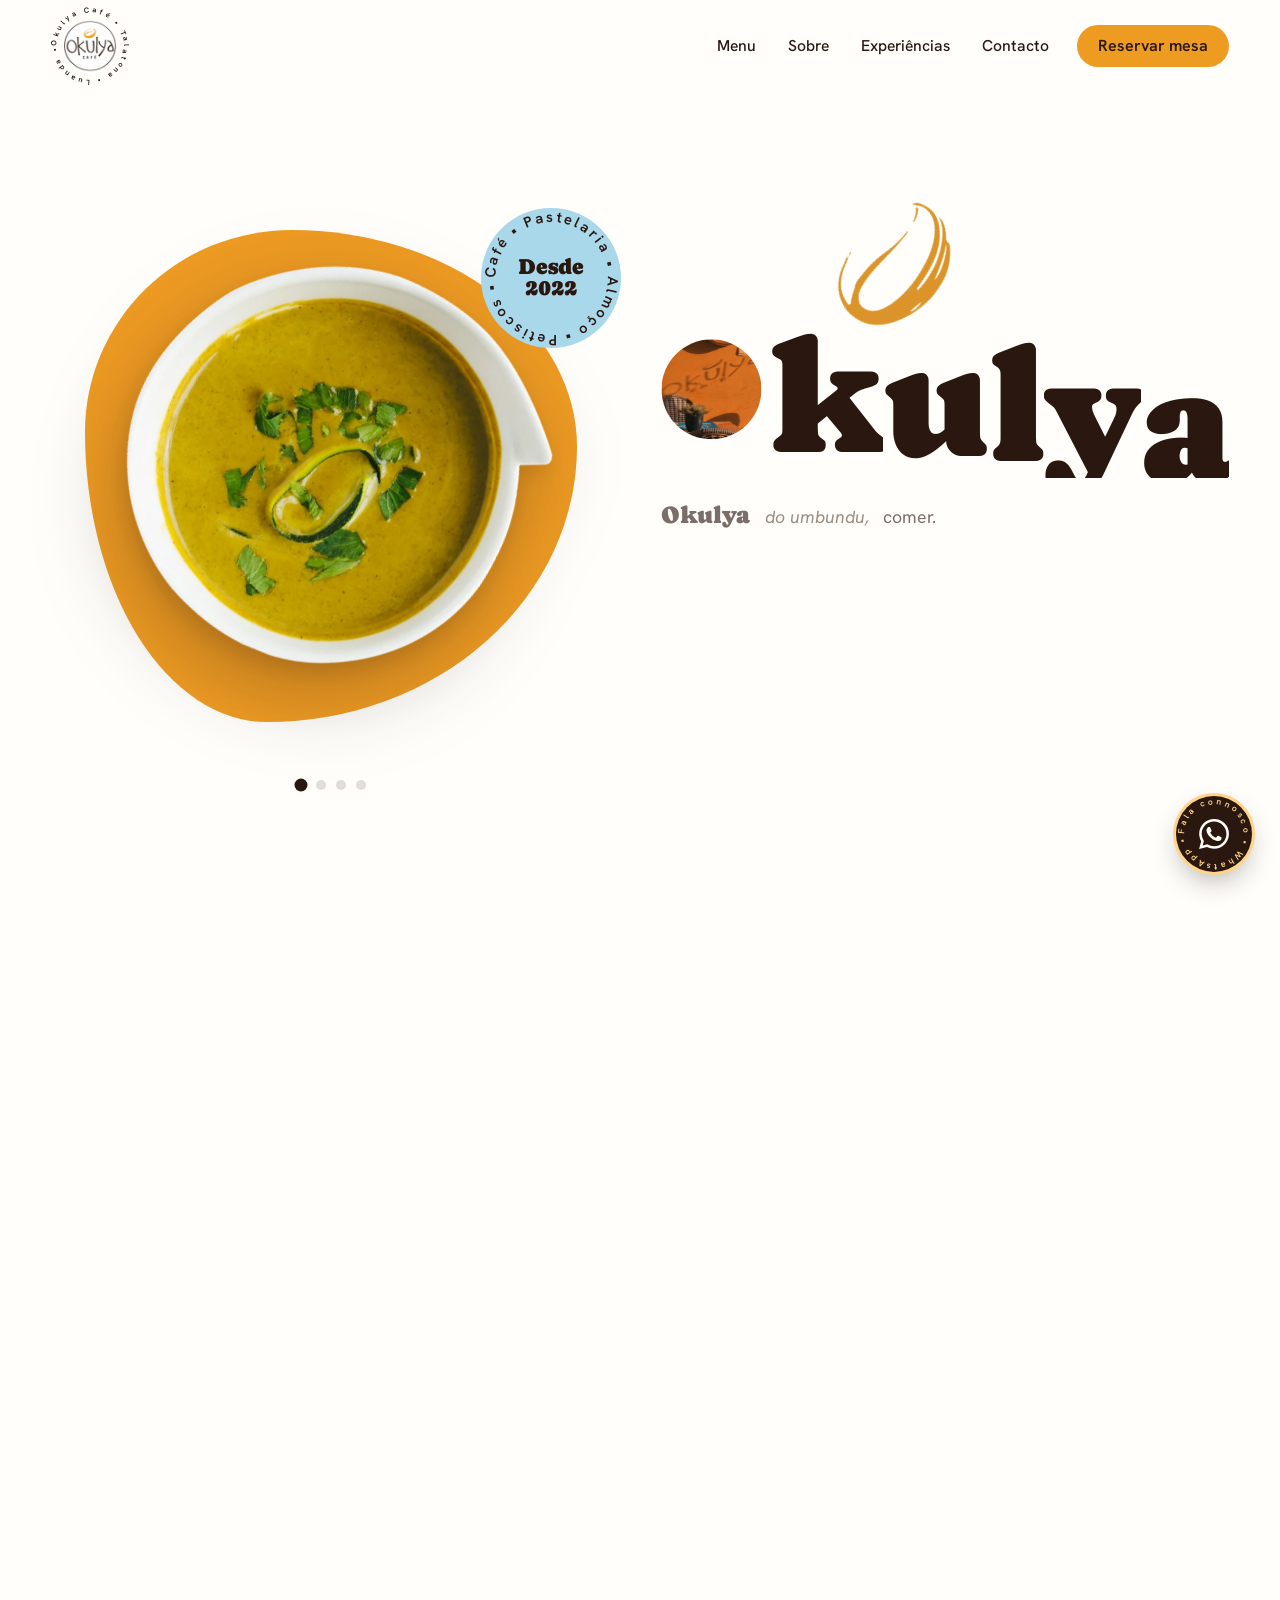
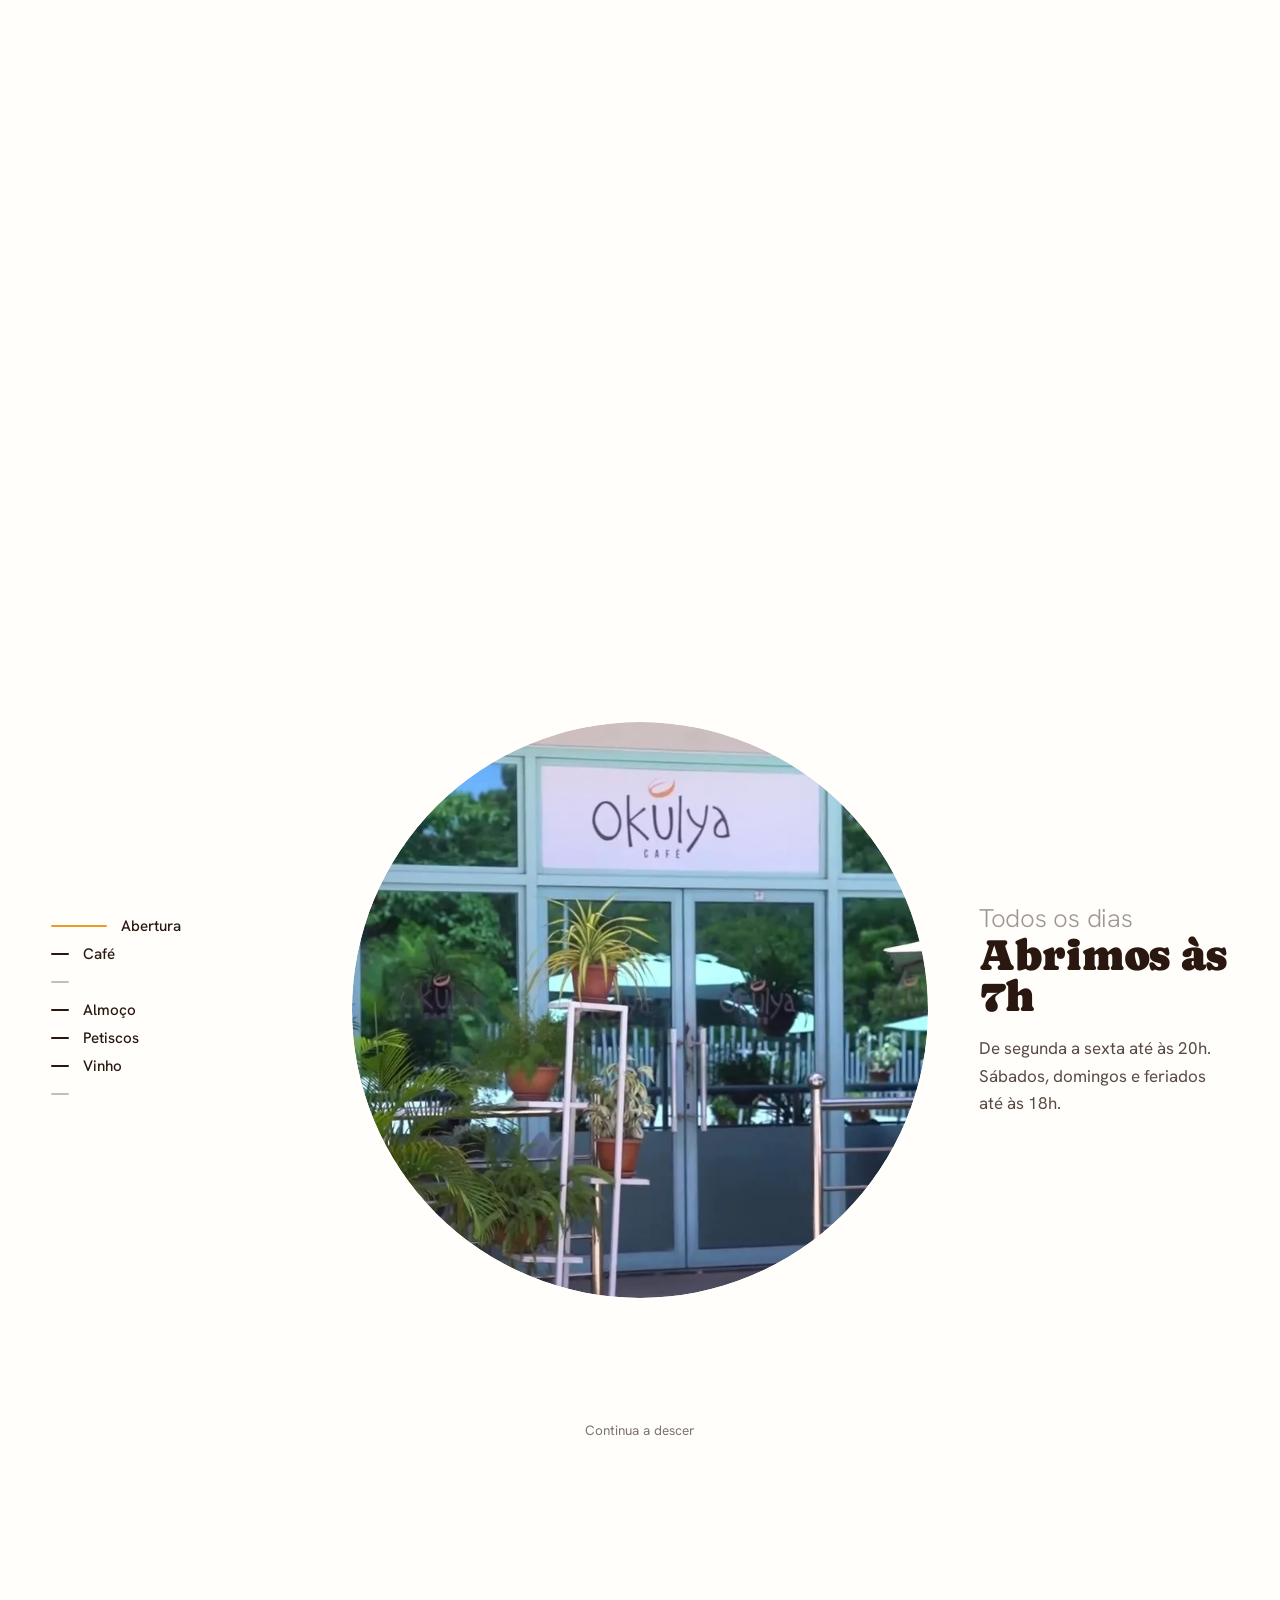
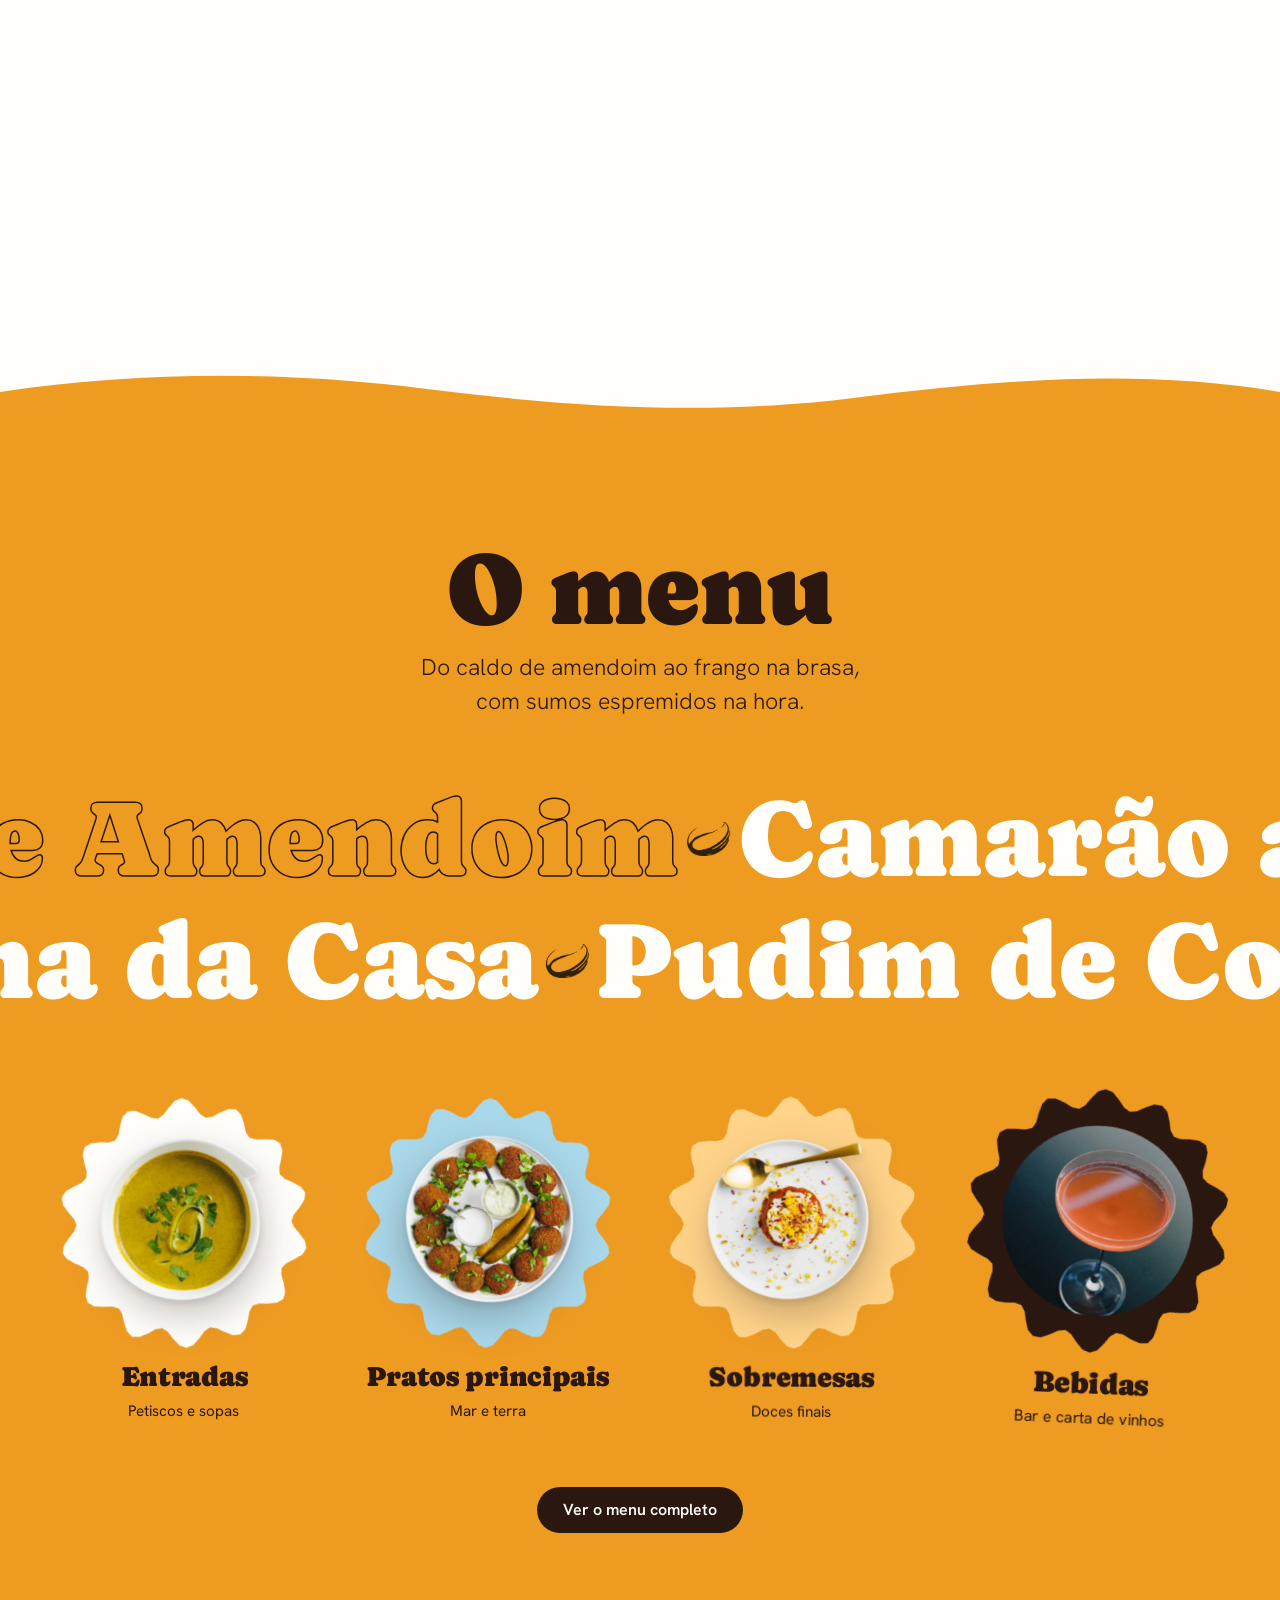
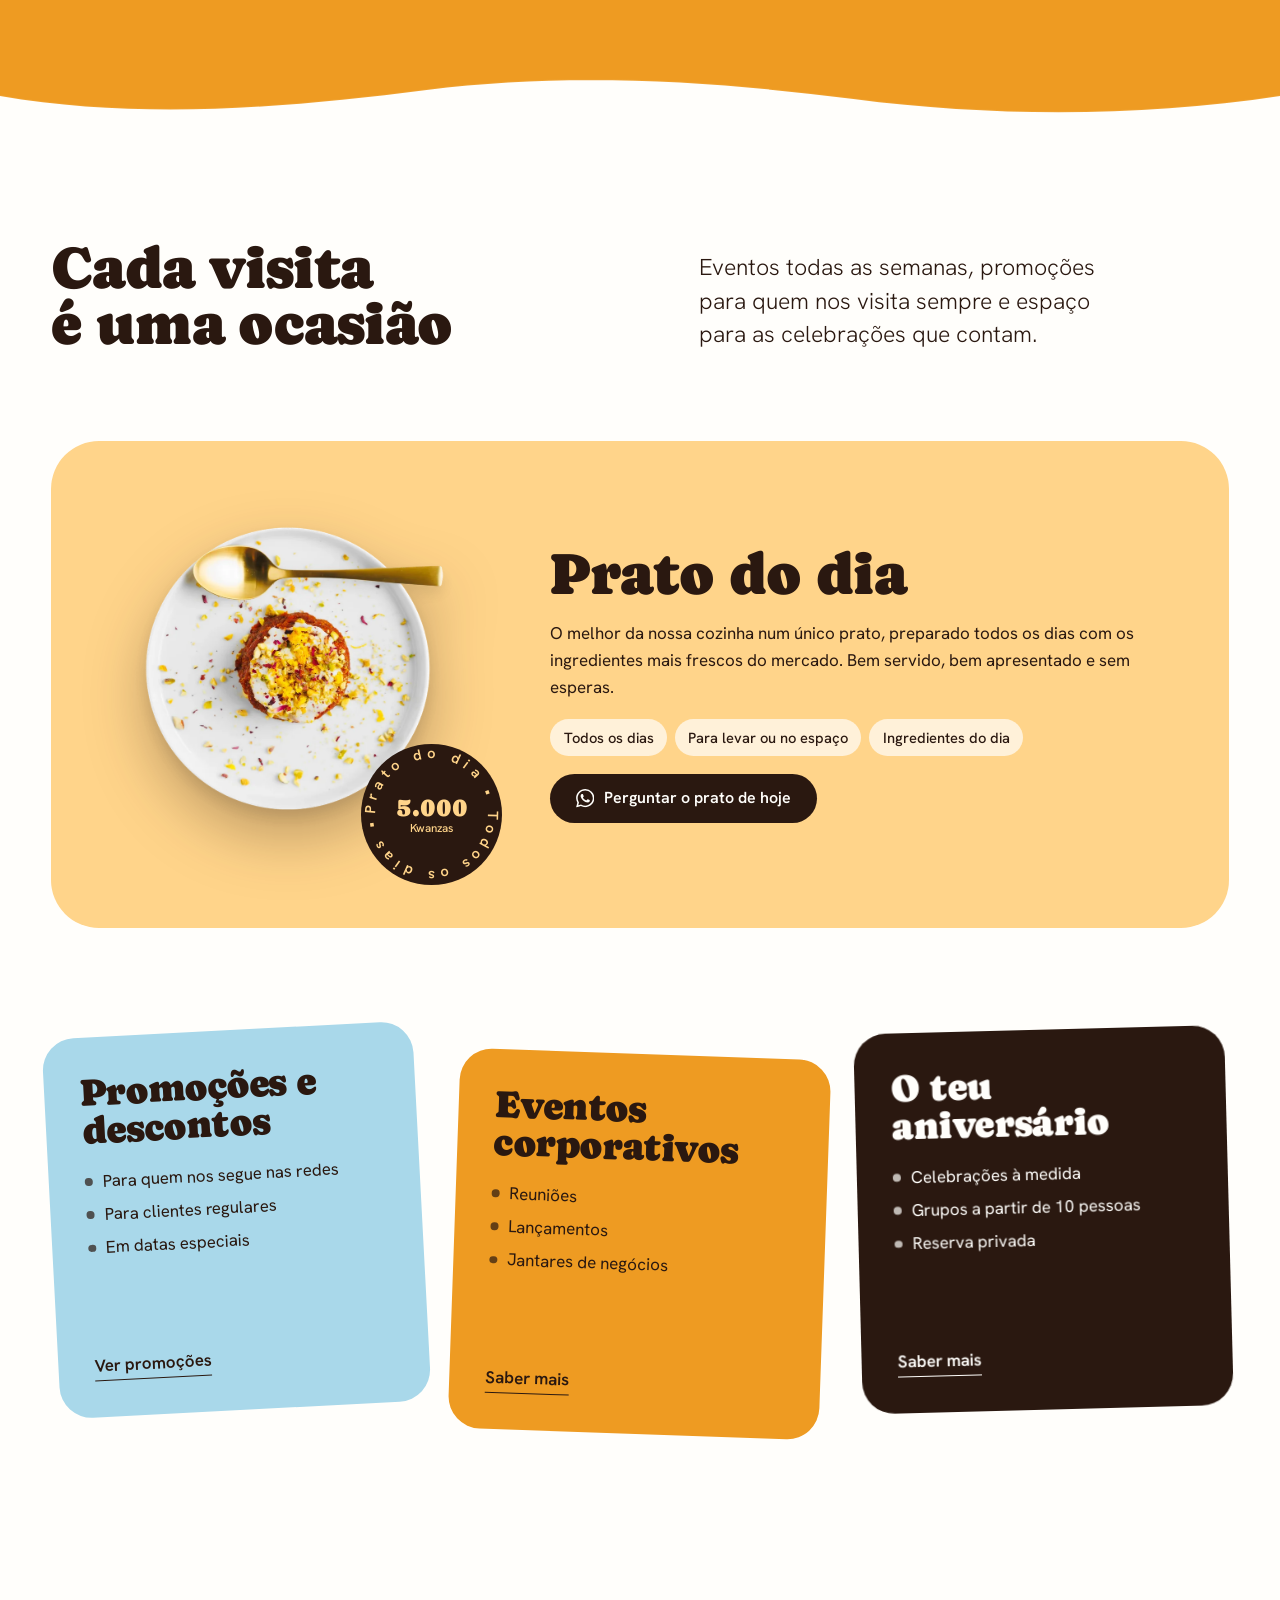
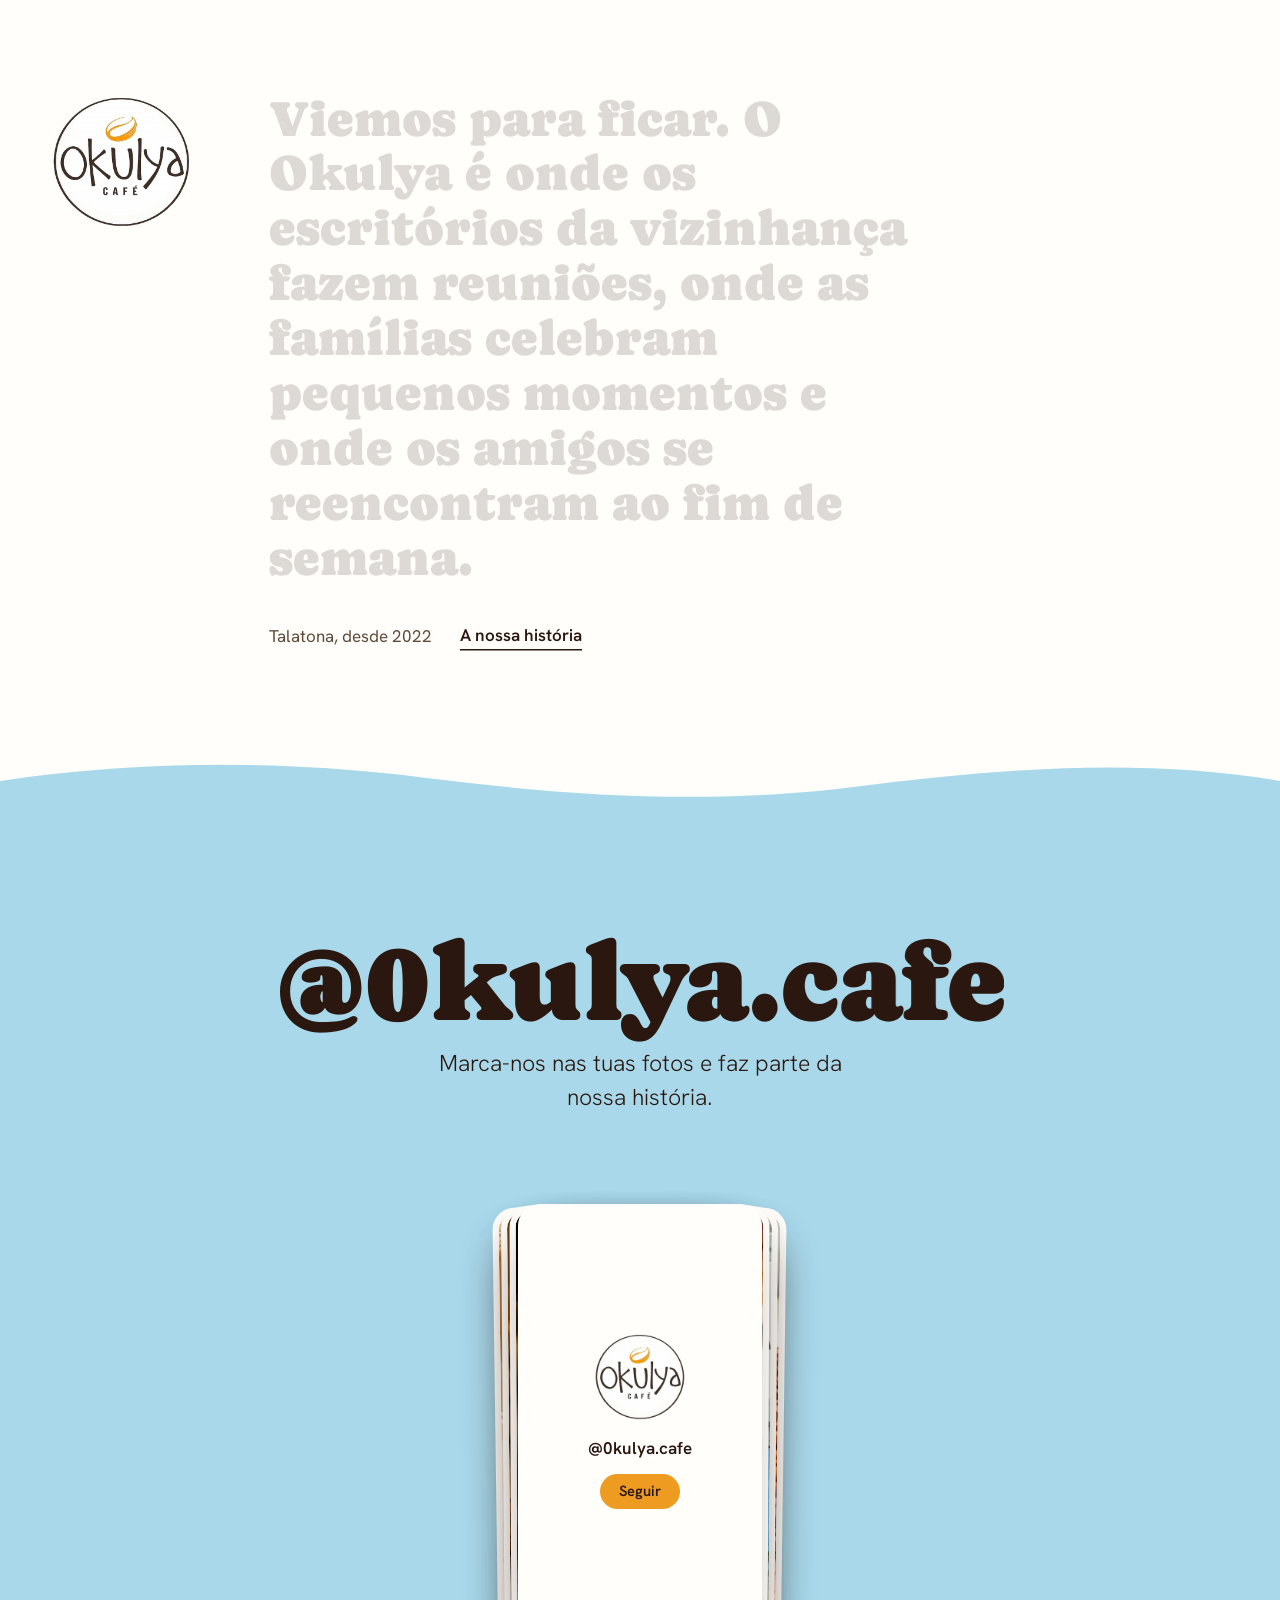
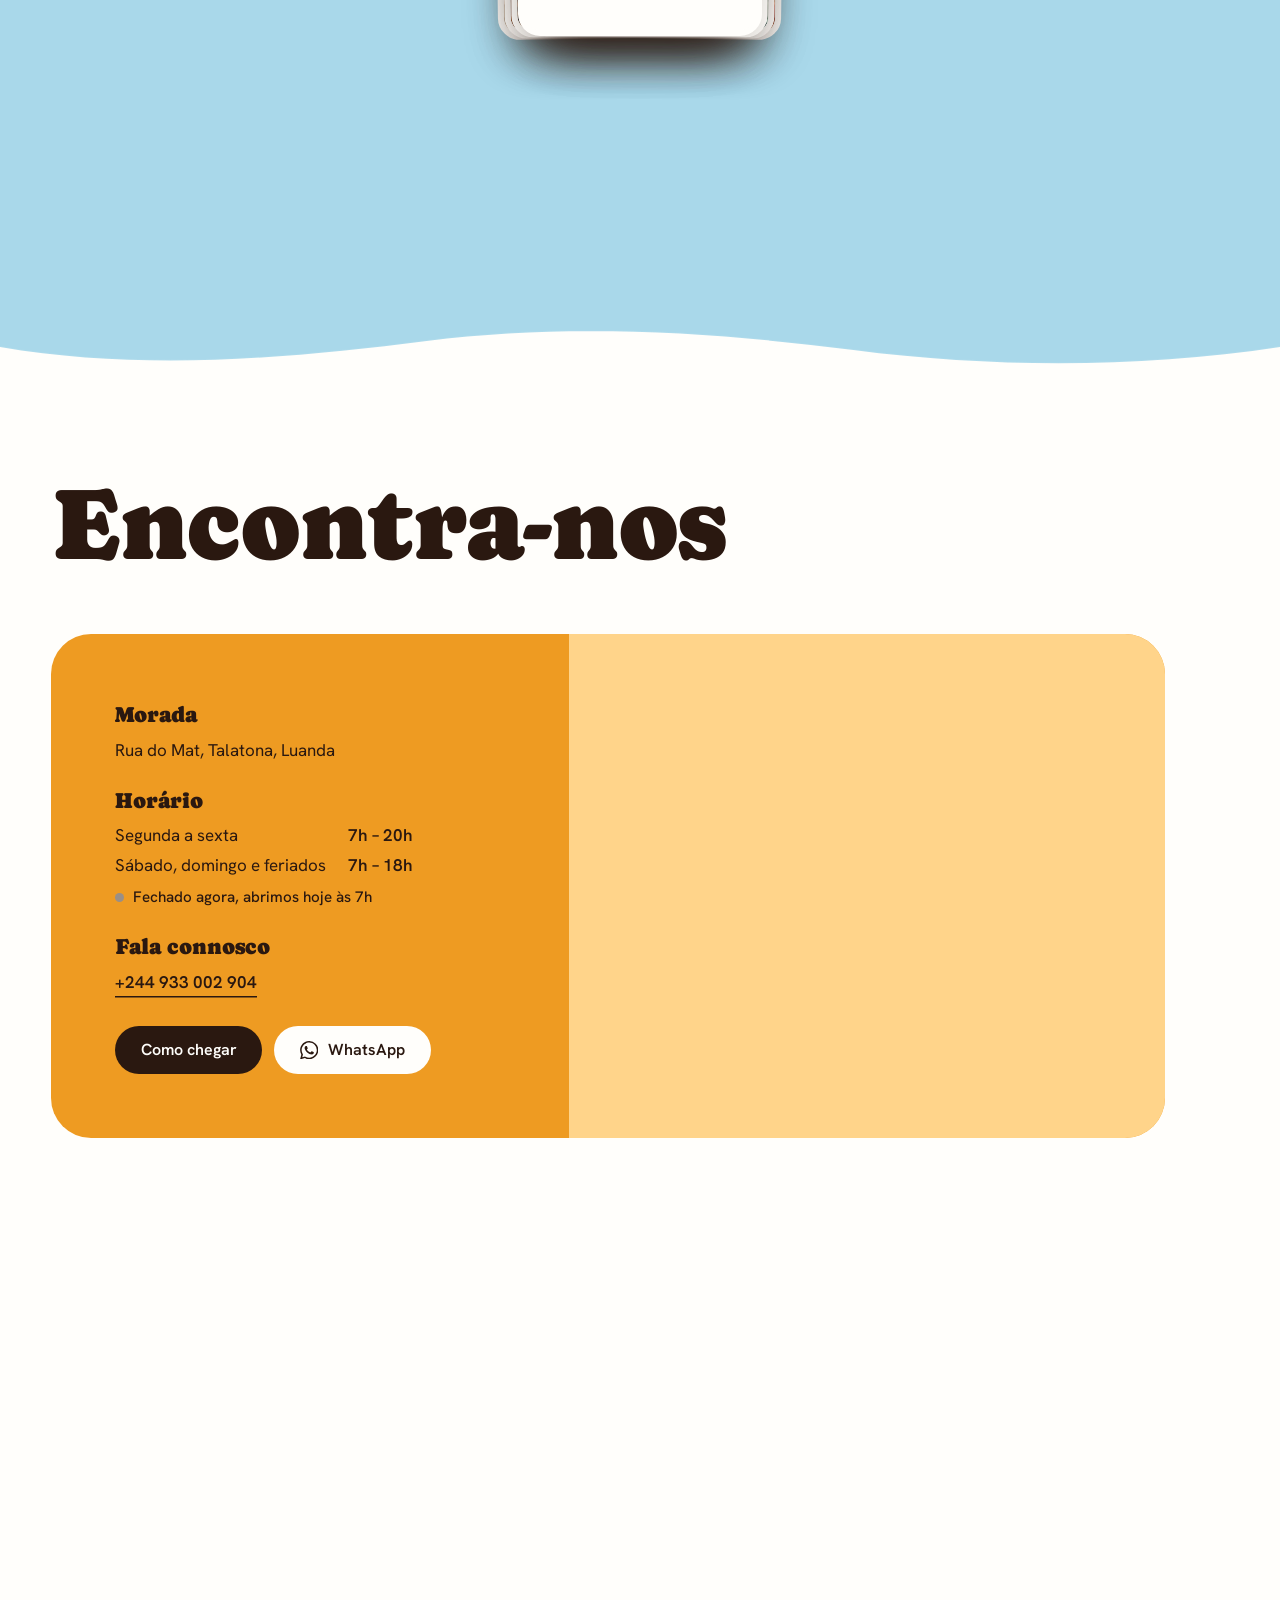
==== commit fc93dda3: "Remove scroll jitter, serve okulya.cafe at the root, footer credit - Drop Lenis: it moved the page f" ====
--- a/okulya/index.html
+++ b/okulya/index.html
@@ -121,6 +121,8 @@
       <!-- dia__track is the scroll length of the story; the stage stays on screen inside it (CSS sticky) -->
       <div class="dia__track">
       <div class="dia__stage">
+        <div class="dia__sky dia__sky--dusk" aria-hidden="true"></div>
+        <div class="dia__sky dia__sky--night" aria-hidden="true"></div>
         <div class="dia__sun" aria-hidden="true"></div>
         <nav class="dia__index" aria-label="Momentos do dia">
           <button type="button" data-step="0" aria-label="Abertura, 7h"><i></i><span>Abertura</span></button>
@@ -437,10 +439,11 @@
       </div>
       <div class="footer__legal">
         <span>© <span data-year>2026</span> Okulya Café, Talatona, Luanda</span>
+        <a class="footer__credit" href="https://innoweb.agency" target="_blank" rel="noopener">Made by Innoweb Agency Solutions</a>
         <span class="footer__links"><a href="/okulya/menu.html">Menu</a><a href="/okulya/sobre.html">Sobre</a><a href="/okulya/experiencias.html">Experiências</a></span>
       </div>
     </div>
-    <p class="footer__word" aria-hidden="true">Okulya</p>
+    <p class="footer__word" aria-hidden="true">okulya</p>
   </footer>
 
   <a class="sticker wa" href="https://wa.me/244933002904?text=Ol%C3%A1!%20Gostaria%20de%20saber%20mais%20sobre%20o%20Okulya%20Caf%C3%A9." target="_blank" rel="noopener" aria-label="Fala connosco no WhatsApp">
@@ -454,7 +457,6 @@
 
   <script src="/okulya/assets/vendor/gsap.min.js" defer></script>
   <script src="/okulya/assets/vendor/ScrollTrigger.min.js" defer></script>
-  <script src="/okulya/assets/vendor/lenis.min.js" defer></script>
   <script src="/okulya/assets/js/main.js" defer></script>
 </body>
 </html>
--- a/okulya/assets/css/style.css
+++ b/okulya/assets/css/style.css
@@ -30,9 +30,6 @@
 /* ---------- reset ---------- */
 *, *::before, *::after { box-sizing: border-box; }
 html { -webkit-text-size-adjust: 100%; text-size-adjust: 100%; }
-html.lenis, html.lenis body { height: auto; }
-.lenis.lenis-smooth { scroll-behavior: auto !important; }
-.lenis.lenis-stopped { overflow: hidden; }
 body {
   margin: 0;
   background: var(--cal);
@@ -170,8 +167,7 @@
 }
 .site-header.is-scrolled {
   --header-h: 74px;
-  background: rgba(255, 254, 251, .88);
-  -webkit-backdrop-filter: blur(14px); backdrop-filter: blur(14px);
+  background: rgba(255, 254, 251, .97);
   box-shadow: 0 1px 0 var(--line);
 }
 .site-header.is-hidden { transform: translateY(-105%); }
@@ -238,7 +234,7 @@
 .mobile-menu__blob {
   position: absolute; z-index: -1; right: -30vw; bottom: -10vh; width: 90vw; aspect-ratio: 1;
   background: var(--mel); border-radius: 42% 58% 63% 37% / 41% 44% 56% 59%;
-  animation: blob 14s ease-in-out infinite alternate;
+  animation: blob 40s linear infinite;
 }
 
 @media (max-width: 960px) {
@@ -248,16 +244,18 @@
   .is-scrolled .brand { width: 54px; height: 54px; }
   .nav { display: none; }
   .menu-toggle { display: grid; }
-  .menu-open .site-header { background: transparent; box-shadow: none; -webkit-backdrop-filter: none; backdrop-filter: none; transform: none; }
+  .menu-open .site-header { background: transparent; box-shadow: none; transform: none; }
 }
 
 /* ==========================================================================
    Shared shapes
    ========================================================================== */
+/* the organic shape slowly turns and breathes; transform only, so the GPU
+   handles it (animating the border-radius repainted it on every frame) */
 @keyframes blob {
-  0%   { border-radius: 42% 58% 63% 37% / 41% 44% 56% 59%; }
-  50%  { border-radius: 58% 42% 38% 62% / 55% 61% 39% 45%; }
-  100% { border-radius: 36% 64% 54% 46% / 62% 38% 62% 38%; }
+  0%   { transform: rotate(0deg) scale(1); }
+  50%  { transform: rotate(180deg) scale(1.04); }
+  100% { transform: rotate(360deg) scale(1); }
 }
 .scallop { clip-path: var(--scallop); }
 
@@ -296,15 +294,19 @@
 .hero__stage { position: relative; z-index: 1; aspect-ratio: 1; width: min(100%, 640px); justify-self: center; }
 .hero__blob {
   position: absolute; inset: 6%;
+}
+/* the shape turns on its own layer, so the entrance tween on .hero__blob doesn't fight it */
+.hero__blob::before {
+  content: ""; position: absolute; inset: 0;
   background: var(--ambar);
   border-radius: 42% 58% 63% 37% / 41% 44% 56% 59%;
-  animation: blob 12s ease-in-out infinite alternate;
-}
-.hero__plates { position: absolute; inset: 0; }
+  animation: blob 36s linear infinite; will-change: transform;
+}
+.hero__plates { position: absolute; inset: 0; will-change: transform; }
 .hero__plate {
   position: absolute; inset: 9%; width: 82%; height: 82%; object-fit: contain;
   filter: drop-shadow(0 30px 40px rgba(42, 24, 16, .28));
-  opacity: 0;
+  opacity: 0; will-change: transform, opacity;
 }
 .hero__plate.is-active { opacity: 1; }
 .hero__sticker { position: absolute; right: -2%; top: 2%; --size: clamp(104px, 11vw, 150px); --bg: var(--ceu); }
@@ -406,10 +408,13 @@
    the taller .dia__track while the timeline plays.
    ========================================================================== */
 .dia { background: var(--cal); }
-/* the day's colours live on the track, so any strip of it that shows
-   (e.g. when a phone's toolbar hides) is the same colour as the stage */
-.dia__track { --bg: var(--cal); --ink: var(--cafe); background: var(--bg); color: var(--ink); }
-.dia__stage { background: var(--bg); color: var(--ink); }
+.dia__stage { background: var(--cal); color: var(--cafe); }
+/* morning → dusk → night: two colour layers that fade in (opacity runs on the GPU;
+   animating a colour variable restyled the whole section on every frame) */
+.dia__sky { display: none; }
+.dia.is-live .dia__sky { display: block; position: absolute; inset: 0; z-index: 0; opacity: 0; pointer-events: none; will-change: opacity; }
+.dia__sky--dusk { background: #FBE6C2; }
+.dia__sky--night { background: linear-gradient(180deg, #24140C, #3A2317); }
 .dia .duo .light { color: inherit; opacity: .45; }
 .dia__intro { padding: clamp(80px, 12vw, 160px) var(--gutter) 40px; text-align: center; display: grid; justify-items: center; gap: 18px; }
 .dia__intro .lede { margin-inline: auto; }
@@ -425,6 +430,7 @@
 }
 .dia__img { position: absolute; inset: 0; overflow: hidden; }
 .dia__img img { width: 100%; height: 100%; object-fit: cover; }
+.dia.is-live .dia__img img, .dia.is-live .dia__caption, .dia.is-live .dia__cutout { will-change: transform, opacity; }
 .dia__caption { display: grid; gap: 18px; justify-items: start; }
 .dia__caption p.desc { max-width: 38ch; color: inherit; opacity: .78; }
 
@@ -474,12 +480,20 @@
 .dia__index button:hover span, .dia__index button:focus-visible span { opacity: .55; transform: none; }
 .dia__index button.is-active i { width: 56px; opacity: 1; background: var(--ambar); }
 .dia__index button.is-active span { opacity: 1; transform: none; }
-.dia.is-live .dia__sun {
+.dia.is-live .dia__sun, .dia__sun.is-floating {
   display: block; position: absolute; left: 0; top: 0; z-index: 1;
   width: clamp(38px, 4.4vw, 60px); aspect-ratio: 1; border-radius: 50%; translate: -50% -50%;
   background: radial-gradient(circle at 35% 35%, #FFE3A8, var(--ambar) 70%);
   box-shadow: 0 0 60px 10px rgba(238, 155, 34, .35);
-}
+  will-change: transform, filter;
+}
+/* desktop: the sun lives outside the page, above the top bar (which would
+   otherwise hide it when it slides back in), and shows only during the story */
+.dia__sun.is-floating {
+  position: fixed; z-index: 110; pointer-events: none;
+  opacity: 0; transition: opacity .35s;
+}
+.dia__sun.is-floating.is-on { opacity: 1; }
 /* above every circle (the circles are stacked with z-index 1–7) */
 .dia.is-live .dia__cutout {
   display: block; position: absolute; z-index: 20; width: min(30vh, 30vw, 300px);
@@ -536,6 +550,7 @@
 .cat { display: grid; justify-items: center; gap: 14px; text-align: center; text-decoration: none; }
 .cat__badge {
   position: relative; width: 100%; max-width: 250px; aspect-ratio: 1; display: grid; place-items: center;
+  will-change: transform;
 }
 .cat__badge::before {
   content: ""; position: absolute; inset: 0; background: var(--c, var(--cal)); clip-path: var(--scallop);
@@ -698,9 +713,9 @@
   position: relative; z-index: 0; background: var(--cafe); color: var(--cal);
   padding: clamp(64px, 8vw, 110px) 0 0; overflow: hidden;
 }
-@media (min-width: 961px) and (min-height: 760px) {
-  .site-footer { position: sticky; bottom: 0; }
-}
+/* revealed from underneath the page, but only when the whole footer fits on
+   screen (JS sets .footer-reveal); a taller footer would have its top cut off */
+.footer-reveal .site-footer { position: sticky; bottom: 0; }
 .footer__grid { display: grid; grid-template-columns: 1.4fr repeat(3, 1fr); gap: 40px; }
 .footer__grid h2 { font-size: clamp(1.6rem, 2.3vw, 2.4rem); white-space: nowrap; }
 .footer__grid h3 { font-family: var(--font-body); font-size: .95rem; font-weight: 600; color: var(--mel); margin-bottom: 14px; }
@@ -709,15 +724,22 @@
 .footer__grid a:hover { opacity: 1; color: var(--mel); }
 .footer__word {
   font-family: var(--font-display); color: var(--ambar);
-  /* the whole word, descender included, above the bottom edge */
-  font-size: clamp(5rem, 21vw, 21rem); line-height: 1; text-align: center;
-  margin: clamp(32px, 5vw, 64px) 0 0; padding-bottom: clamp(10px, 2vw, 28px); letter-spacing: -.02em;
+  /* the whole word, descender included, with clear space under it */
+  font-size: clamp(5rem, 19vw, 19rem); line-height: 1; text-align: center;
+  margin: clamp(32px, 5vw, 64px) 0 0; padding-bottom: clamp(36px, 5vw, 80px); letter-spacing: -.02em;
   white-space: nowrap;
 }
+.footer__credit {
+  color: var(--mel); font-weight: 600; text-decoration: underline; text-underline-offset: 3px;
+  opacity: 1;
+}
+.footer__credit:hover { color: var(--cal); }
 .footer__links { display: flex; gap: 18px; }
 .footer__links a { text-decoration: none; }
 .footer__links a:hover { color: var(--mel); }
-.footer__legal { display: flex; flex-wrap: wrap; justify-content: space-between; gap: 10px; font-size: .88rem; opacity: .7; padding-top: 28px; border-top: 1px solid rgba(255, 254, 251, .16); margin-top: 48px; }
+.footer__legal { display: flex; flex-wrap: wrap; justify-content: space-between; align-items: center; gap: 10px 24px; font-size: .88rem; padding-top: 28px; border-top: 1px solid rgba(255, 254, 251, .16); margin-top: 48px; }
+.footer__legal > span { opacity: .7; }
+.footer__legal .footer__credit { font-size: .95rem; }
 
 @media (max-width: 900px) {
   .footer__grid { grid-template-columns: 1fr 1fr; }
@@ -769,7 +791,7 @@
 .menu-nav {
   position: sticky; top: 74px; z-index: 40;
   padding: 14px var(--gutter);
-  background: rgba(255, 254, 251, .9); -webkit-backdrop-filter: blur(12px); backdrop-filter: blur(12px);
+  background: rgba(255, 254, 251, .97);
   transition: top .55s var(--ease);
 }
 .header-hidden .menu-nav { top: 0; }
@@ -788,7 +810,7 @@
 .menu-section:nth-of-type(even) { background: #FFF7E8; }
 .menu-section__grid { display: grid; grid-template-columns: 1fr 1.5fr; gap: clamp(32px, 6vw, 100px); align-items: start; }
 .menu-section__aside { position: sticky; top: 190px; display: grid; gap: 14px; justify-items: start; }
-.menu-section__aside img { width: min(100%, 320px); margin-top: 18px; filter: drop-shadow(0 22px 26px rgba(42, 24, 16, .24)); }
+.menu-section__aside img { width: min(100%, 320px); margin-top: 18px; filter: drop-shadow(0 22px 26px rgba(42, 24, 16, .24)); will-change: transform; }
 .menu-list { display: grid; }
 .menu-item { display: grid; gap: 6px; padding-block: 22px; border-bottom: 1px solid var(--line); }
 .menu-item:first-child { padding-top: 0; }
@@ -889,7 +911,7 @@
 .exp-row__media .shape img { width: 100%; height: 100%; object-fit: cover; }
 .exp-row:nth-child(1) .shape { border-radius: 200px 200px 32px 32px; }
 .exp-row:nth-child(2) .shape { clip-path: var(--scallop); aspect-ratio: 1; }
-.exp-row:nth-child(3) .shape { border-radius: 42% 58% 63% 37% / 41% 44% 56% 59%; aspect-ratio: 1; animation: blob 14s ease-in-out infinite alternate; }
+.exp-row:nth-child(3) .shape { border-radius: 42% 58% 63% 37% / 41% 44% 56% 59%; aspect-ratio: 1; }
 .exp-row__media .sticker { position: absolute; left: -4%; top: -4%; --size: clamp(110px, 11vw, 150px); }
 .exp-row__copy { display: grid; gap: 20px; justify-items: start; }
 .chips { display: flex; flex-wrap: wrap; gap: 8px; }
